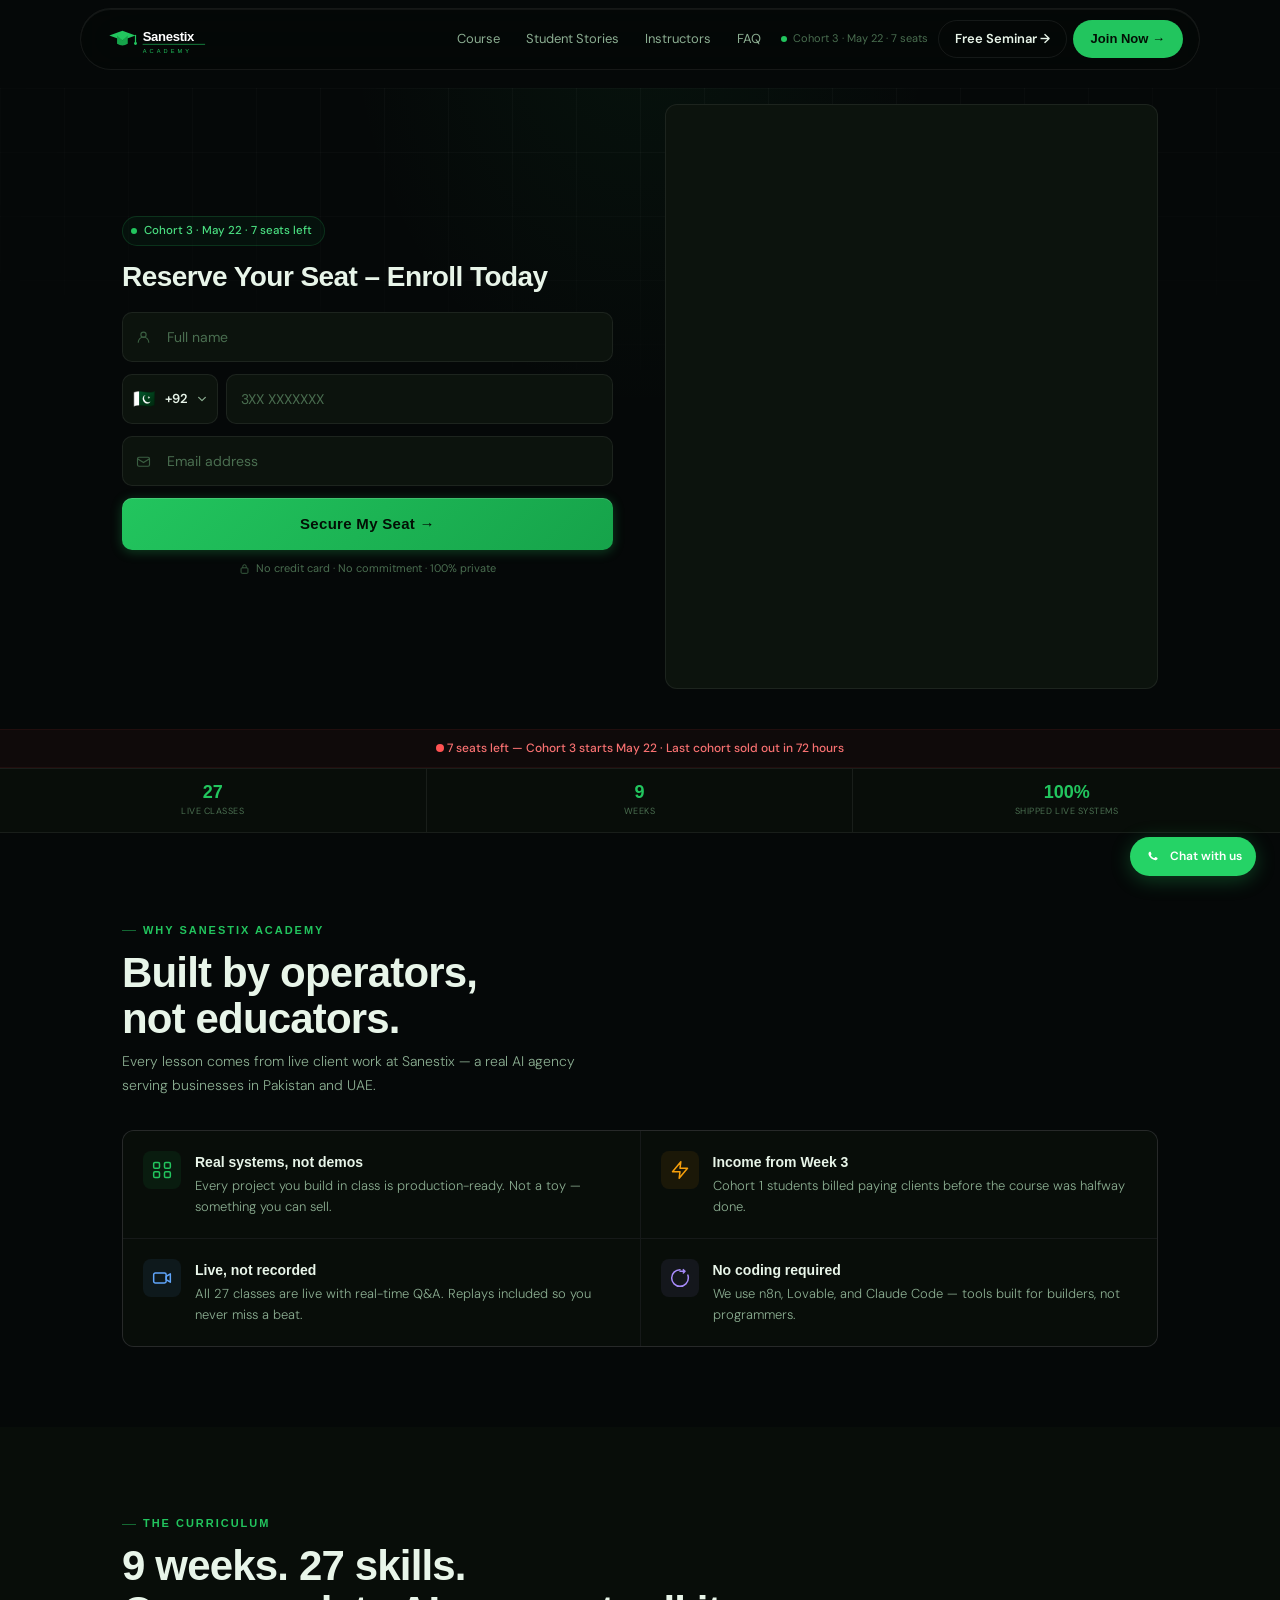
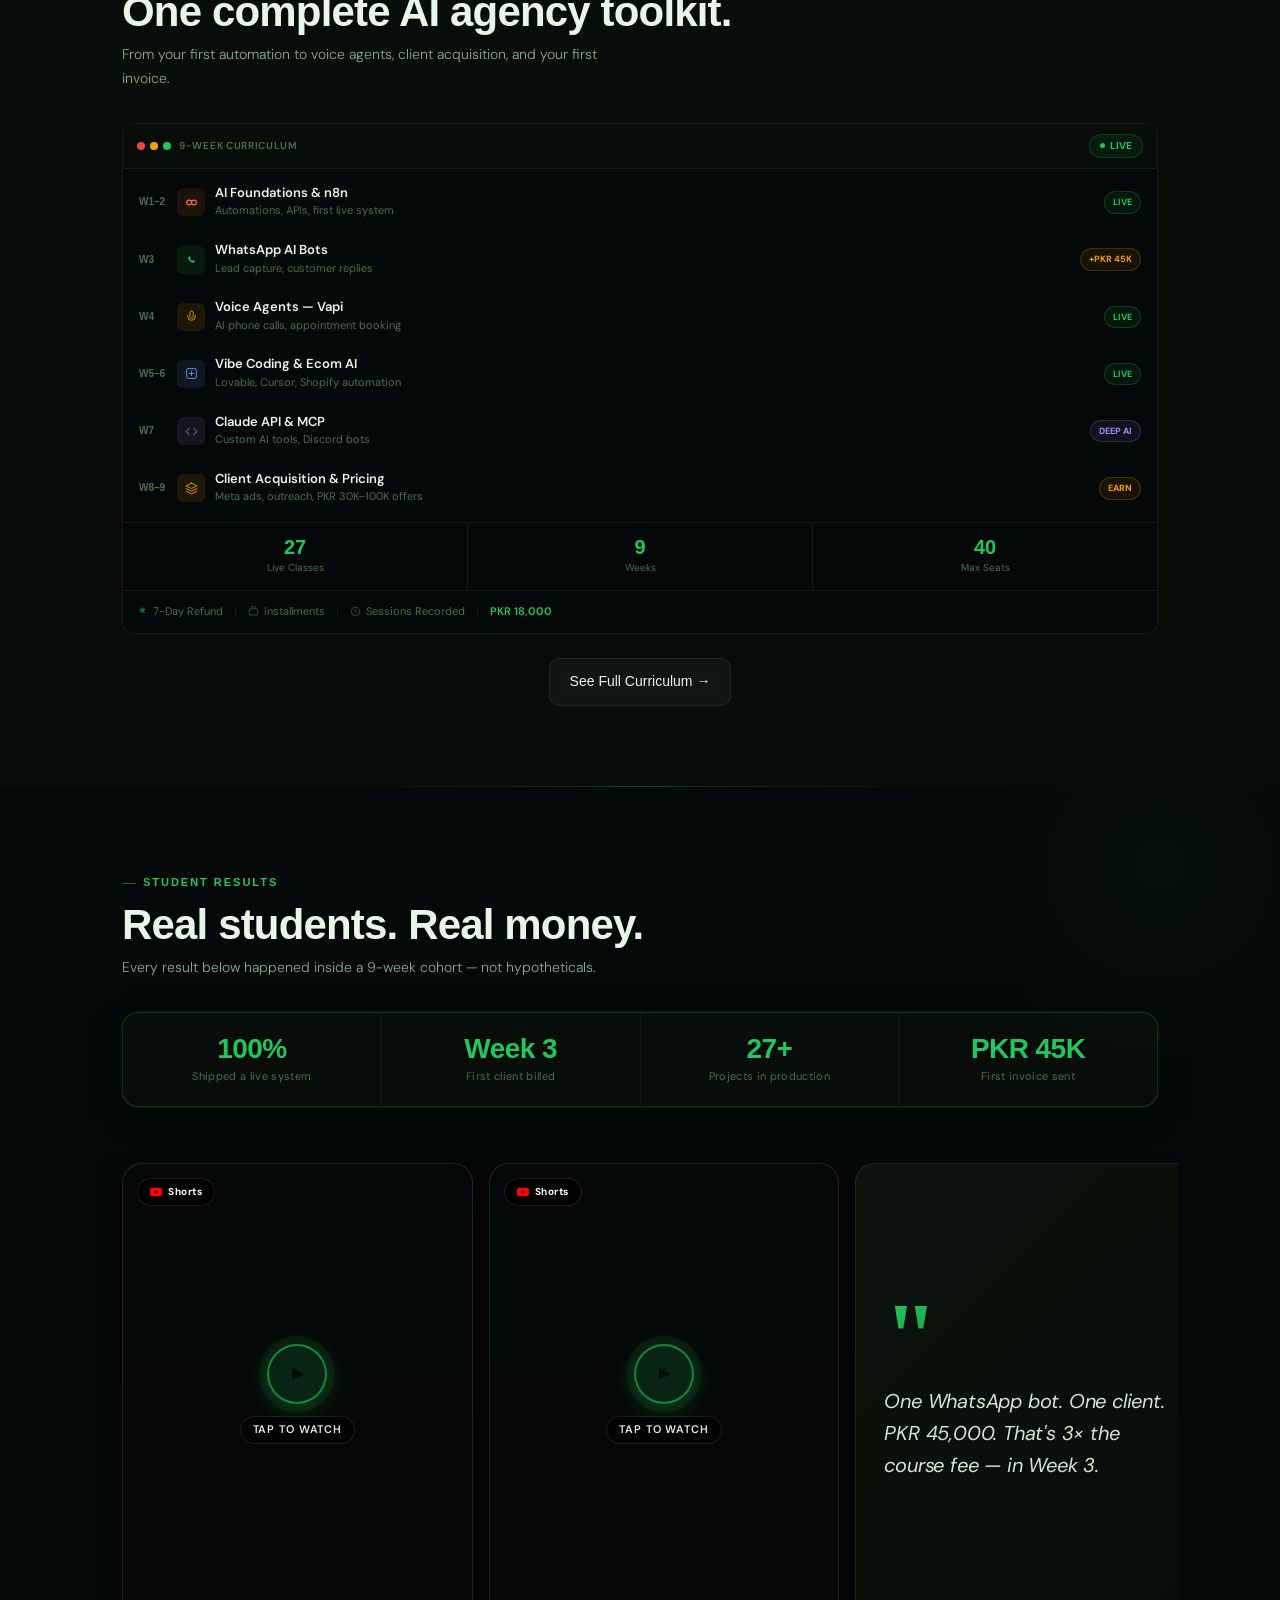
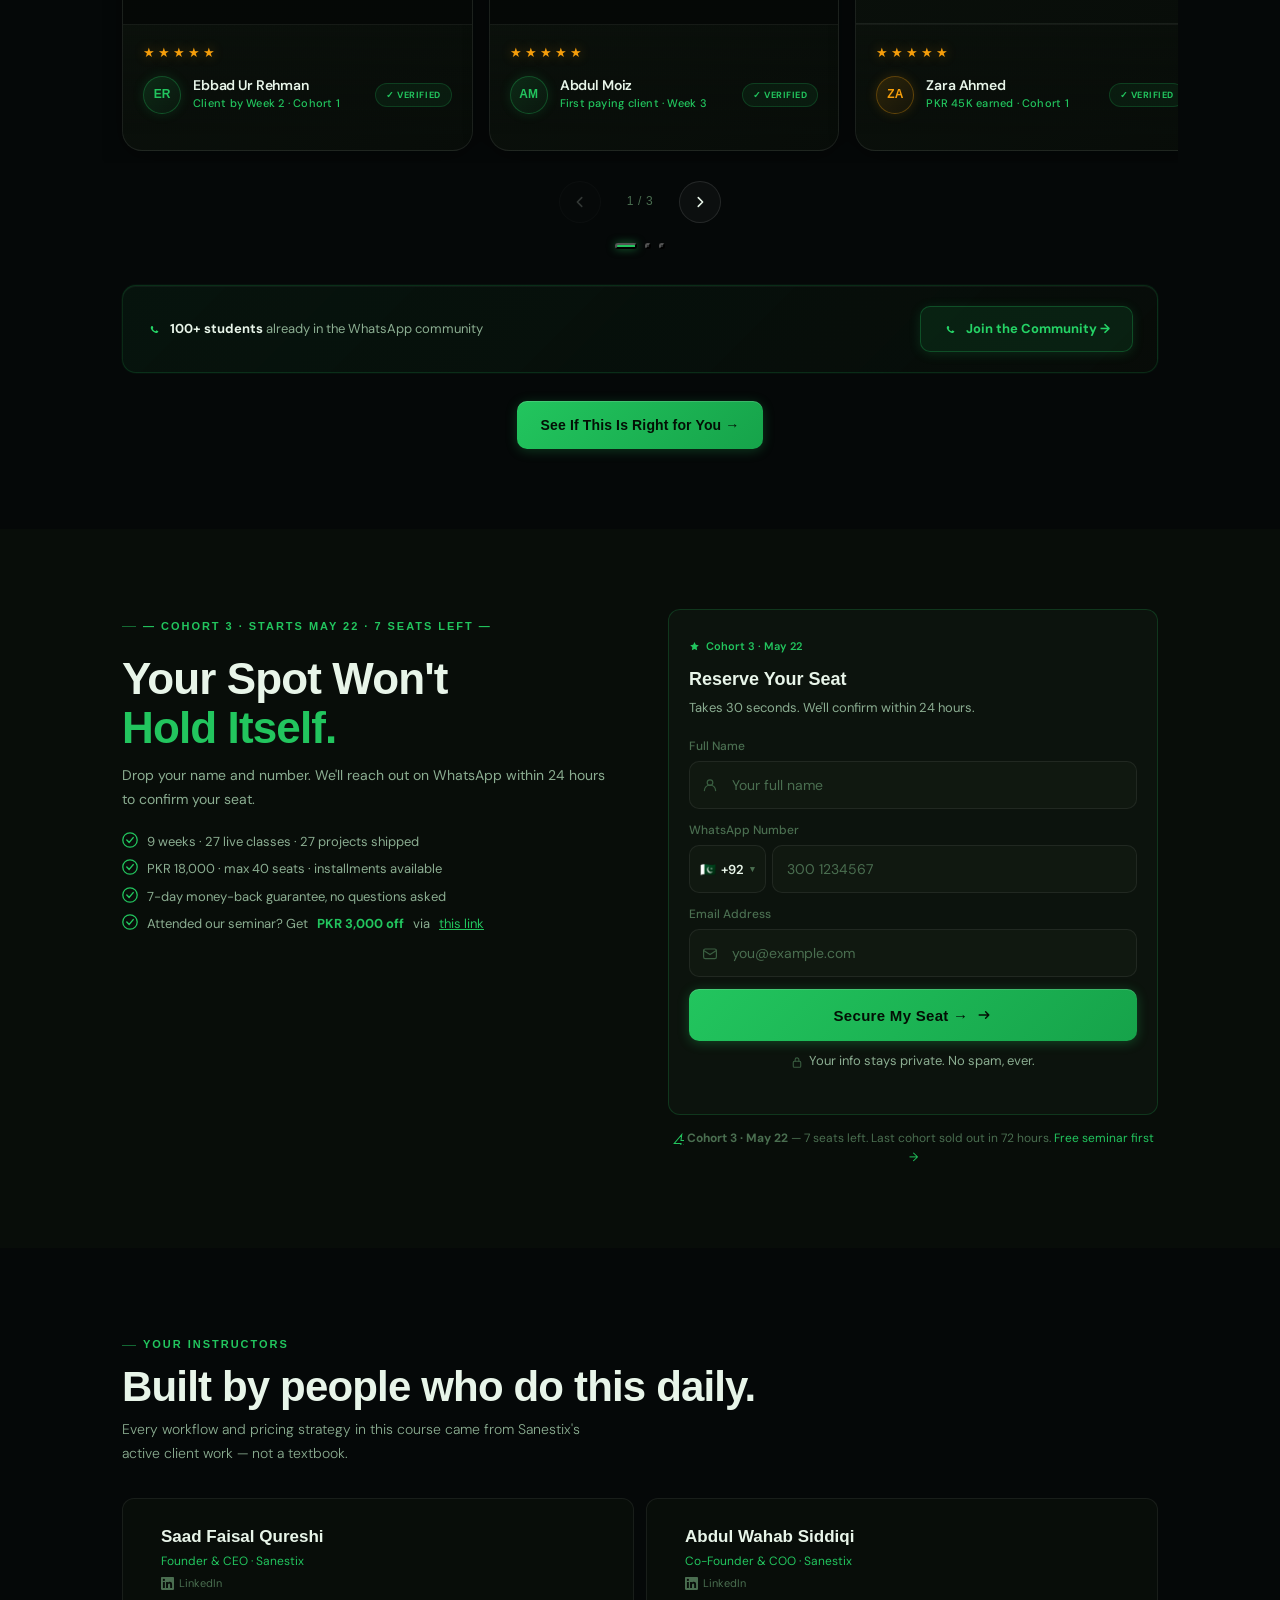
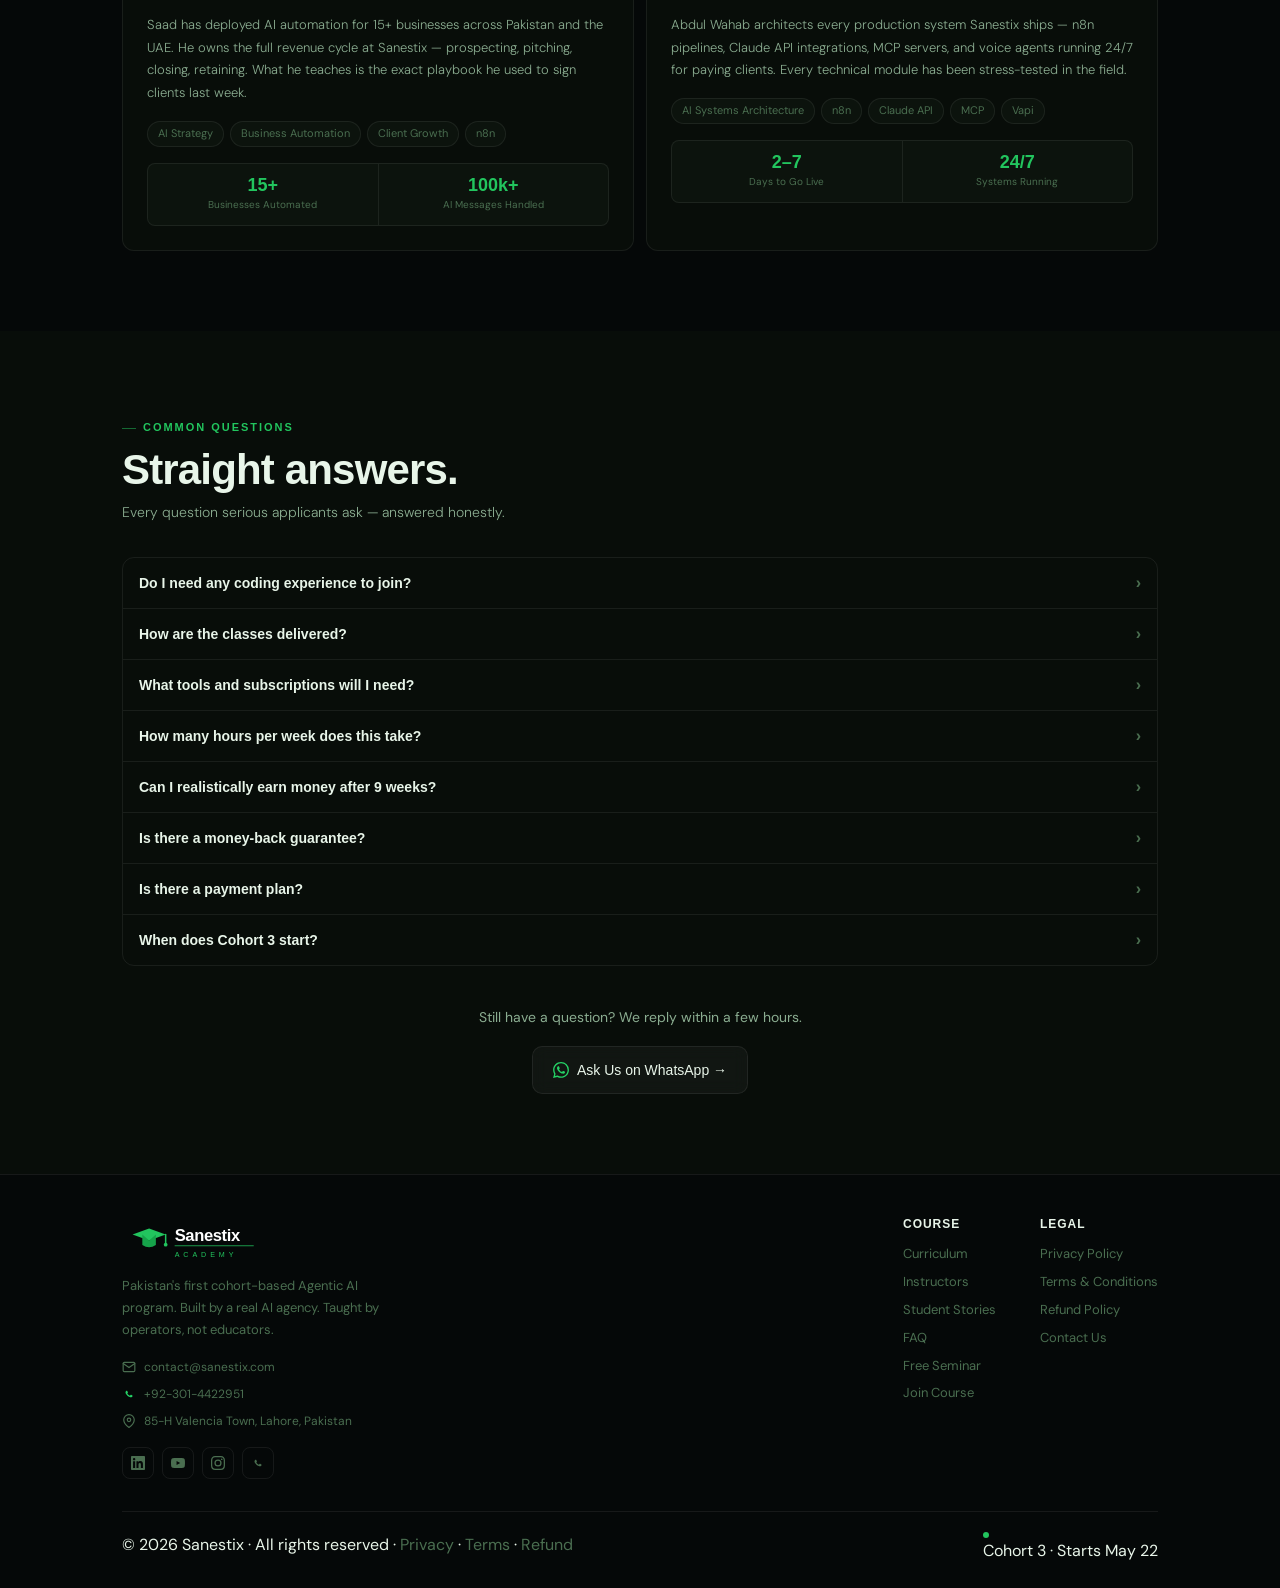
==== index.html @ ff26ceda "Update index.html" ====
<!DOCTYPE html>
<html lang="en">
<head>
<meta charset="UTF-8">
<link rel="icon" type="image/svg+xml" href="favicon.svg">
<meta name="viewport" content="width=device-width, initial-scale=1.0">
<title>Sanestix Academy — Agentic AI Mastery Course</title>
<meta name="description" content="Learn to build production-ready AI agents in 9 weeks. Hands-on Agentic AI Mastery program by Sanestix — real projects, live classes, zero fluff.">
<meta name="keywords" content="agentic AI course, AI agents training, learn AI agents, Sanestix Academy, AI mastery program, build AI agents, live AI course">
<meta name="author" content="Sanestix">
<link rel="canonical" href="https://academy.sanestix.com/">
<meta property="og:type" content="website">
<meta property="og:url" content="https://academy.sanestix.com/">
<meta property="og:title" content="Sanestix Academy — Agentic AI Mastery Course">
<meta property="og:description" content="Learn to build production-ready AI agents in 9 weeks. Hands-on Agentic AI Mastery program — real projects, live classes, zero fluff.">
<meta property="og:image" content="https://academy.sanestix.com/og-home.png">
<meta property="og:image:width" content="1200">
<meta property="og:image:height" content="630">
<meta property="og:site_name" content="Sanestix Academy">
<meta property="og:locale" content="en_US">
<meta name="twitter:card" content="summary_large_image">
<meta name="twitter:url" content="https://academy.sanestix.com/">
<meta name="twitter:title" content="Sanestix Academy — Agentic AI Mastery Course">
<meta name="twitter:description" content="Learn to build production-ready AI agents in 9 weeks. Real projects, live classes, zero fluff.">
<meta name="twitter:image" content="https://academy.sanestix.com/og-home.png">

<link rel="preconnect" href="https://fonts.googleapis.com">
<link rel="preconnect" href="https://fonts.gstatic.com" crossorigin>
<link rel="preload" as="style" href="https://fonts.googleapis.com/css2?family=Clash+Display:wght@400;500;600;700&family=DM+Sans:ital,wght@0,300;0,400;0,500;1,300&display=swap">
<link href="https://fonts.googleapis.com/css2?family=Clash+Display:wght@400;500;600;700&family=DM+Sans:ital,wght@0,300;0,400;0,500;1,300&display=swap" rel="stylesheet">

<style>
/* ── RESET ── */
*,*::before,*::after{box-sizing:border-box;margin:0;padding:0}

:root{
  --bg:#050808;
  --bg2:#080d09;
  --bg3:#0c130d;
  --bg4:#101810;
  --g1:#22c55e;
  --g2:#16a34a;
  --g3:#4ade80;
  --border:rgba(255,255,255,0.07);
  --border2:rgba(34,197,94,0.2);
  --borderW2:rgba(255,255,255,0.12);
  --glass-bg:rgba(5,8,6,0.7);
  --glass-bg-strong:rgba(5,8,6,0.92);
  --text:#e8f5e9;
  --text2:#8bad91;
  --text3:#4a6e50;
  --red:#ef4444;
  --amber:#f59e0b;
  --purple:#a78bfa;
  --blue:#60a5fa;
  --radius:8px;
  --radius-lg:12px;
  --radius-xl:18px;
  --font-head:'Clash Display',sans-serif;
  --font-body:'DM Sans',sans-serif;
}

html{scroll-behavior:smooth}
body{
  font-family:var(--font-body);
  background:var(--bg);color:var(--text);
  font-size:16px;line-height:1.6;
  overflow-x:hidden;padding-top:68px;
  -webkit-font-smoothing:antialiased;
}
a{color:inherit;text-decoration:none}
img{display:block;max-width:100%}
.container{max-width:1100px;margin:0 auto;padding:0 20px}

/* ── TYPOGRAPHY ── */
.eyebrow{
  display:inline-flex;align-items:center;gap:7px;
  font-size:11px;font-weight:600;letter-spacing:.18em;
  text-transform:uppercase;color:var(--g1);margin-bottom:10px;
  font-family:var(--font-head);
}
.eyebrow::before{content:'';width:14px;height:1px;background:var(--g1);opacity:.5}
.section-title{
  font-family:var(--font-head);
  font-size:clamp(22px,5.5vw,42px);
  font-weight:700;line-height:1.1;
  color:var(--text);margin-bottom:8px;letter-spacing:-.02em;
}
.section-sub{
  font-size:14px;color:var(--text2);font-weight:300;
  margin-bottom:32px;max-width:480px;line-height:1.7;
}

/* ── BUTTONS ── */
.btn-green{
  display:inline-flex;align-items:center;justify-content:center;gap:8px;
  background:linear-gradient(135deg,var(--g1) 0%,#16a34a 100%);
  color:#030f05;
  font-family:var(--font-head);font-weight:700;font-size:14px;
  padding:0 24px;border-radius:10px;border:none;cursor:pointer;
  transition:all .2s cubic-bezier(.4,0,.2,1);
  white-space:nowrap;min-height:48px;
  box-shadow:0 2px 12px rgba(34,197,94,.25),inset 0 1px 0 rgba(255,255,255,.15);
  letter-spacing:.01em;
}
.btn-green:hover{
  background:linear-gradient(135deg,#4ade80 0%,var(--g1) 100%);
  box-shadow:0 6px 24px rgba(34,197,94,.4),inset 0 1px 0 rgba(255,255,255,.2);
  transform:translateY(-2px);
}
.btn-green:active{transform:translateY(0);box-shadow:0 2px 8px rgba(34,197,94,.2)}
.btn-ghost{
  display:inline-flex;align-items:center;justify-content:center;gap:8px;
  background:rgba(255,255,255,.04);color:var(--text);
  font-family:var(--font-head);font-weight:500;font-size:14px;
  padding:0 20px;border-radius:10px;
  border:1px solid var(--border);
  cursor:pointer;transition:all .2s cubic-bezier(.4,0,.2,1);min-height:48px;
  backdrop-filter:blur(8px);
}
.btn-ghost:hover{
  border-color:var(--g1);
  background:rgba(34,197,94,.07);
  color:var(--g1);
  transform:translateY(-1px);
  box-shadow:0 4px 16px rgba(34,197,94,.12);
}
.btn-ghost:active{transform:translateY(0)}

/* ── PULSE DOT ── */
.pulse-dot{
  width:6px;height:6px;border-radius:50%;background:var(--g1);flex-shrink:0;
  animation:pulse 2s ease-out infinite;
}
@keyframes pulse{0%{box-shadow:0 0 0 0 rgba(34,197,94,.6)}70%{box-shadow:0 0 0 6px rgba(34,197,94,0)}100%{box-shadow:0 0 0 0 rgba(34,197,94,0)}}
.red-dot{
  width:6px;height:6px;border-radius:50%;background:var(--red);flex-shrink:0;
  animation:pulse-red 1.5s ease-out infinite;
}
@keyframes pulse-red{0%{box-shadow:0 0 0 0 rgba(239,68,68,.6)}70%{box-shadow:0 0 0 5px rgba(239,68,68,0)}100%{box-shadow:0 0 0 0 rgba(239,68,68,0)}}

/* ══ NAVBAR ══ */
.navbar{
  position:fixed;top:8px;left:50%;transform:translateX(-50%);
  z-index:200;width:calc(100% - 24px);max-width:1120px;
  background:var(--glass-bg);
  backdrop-filter:blur(24px) saturate(1.6);
  -webkit-backdrop-filter:blur(24px) saturate(1.6);
  border:1px solid var(--border);border-radius:999px;
  box-shadow:0 1px 0 rgba(255,255,255,.06) inset;
}
.navbar.scrolled{background:var(--glass-bg-strong)}
.nav-inner{padding:0 8px 0 16px;height:52px;display:flex;align-items:center;gap:8px}
.nav-logo{display:flex;align-items:center;margin-right:auto}
.nav-logo-img{height:32px;width:auto}
.nav-links{display:none;align-items:center;gap:2px}
.nav-links>a{font-size:13px;color:var(--text2);padding:7px 12px;border-radius:999px;transition:color .12s,background .12s}
.nav-links>a:hover{color:var(--text);background:rgba(255,255,255,.05)}
.nav-right{display:flex;align-items:center;gap:6px;flex-shrink:0}
.nav-badge{display:none;align-items:center;gap:6px;font-size:11px;color:var(--text3);white-space:nowrap;margin-right:4px}
.nav-signin{display:none;font-size:13px;color:var(--text2);padding:7px 14px;border-radius:999px;border:1px solid var(--border);transition:color .12s}
.nav-signin:hover{color:var(--text)}
.nav-cta-mobile{
  font-family:var(--font-head);font-size:12px;font-weight:700;
  background:var(--g1);color:#030f05;padding:8px 14px;border-radius:999px;min-height:36px;
  display:flex;align-items:center;
  transition:background .2s ease,transform .2s ease,box-shadow .2s ease;
  position:relative;overflow:hidden;
}
.nav-cta-mobile:hover{background:var(--g3);transform:translateY(-1px);box-shadow:0 4px 14px rgba(34,197,94,.4);}
.nav-cta-mobile:active{transform:translateY(0);box-shadow:none;}
.nav-cta-desktop{
  display:none;font-family:var(--font-head);font-size:13px;font-weight:700;
  background:var(--g1);color:#030f05;padding:9px 18px;border-radius:999px;
  align-items:center;
  transition:background .2s ease,transform .2s ease,box-shadow .2s ease;
  position:relative;overflow:hidden;
}
.nav-cta-desktop:hover{background:var(--g3);transform:translateY(-1px);box-shadow:0 4px 14px rgba(34,197,94,.4);}
.nav-cta-desktop:active{transform:translateY(0);box-shadow:none;}
.nav-seminar-btn{display:none;font-size:13px;font-weight:600;color:var(--text);padding:8px 16px;border-radius:999px;border:1px solid var(--border);transition:color .12s,border-color .12s}
.nav-seminar-btn:hover{color:var(--g1);border-color:var(--g1)}
.nav-hamburger{
  display:flex;align-items:center;justify-content:center;
  width:36px;height:36px;border-radius:8px;cursor:pointer;
  border:1px solid var(--border);background:transparent;transition:background .12s;
}
.nav-hamburger:hover{background:rgba(255,255,255,.05)}
.nav-hamburger svg path{transition:all .25s cubic-bezier(.5,.85,.25,1.1);transform-origin:center}
.nav-hamburger.open .ham-top{transform:translateY(7px) rotate(315deg)}
.nav-hamburger.open .ham-mid{transform:rotate(45deg);opacity:0}
.nav-hamburger.open .ham-bot{transform:translateY(-7px) rotate(135deg)}
.nav-mobile-menu{
  display:none;flex-direction:column;
  background:rgba(5,8,6,.97);border:1px solid var(--border);
  border-radius:16px;padding:8px 16px 16px;gap:0;
  position:absolute;left:8px;right:8px;top:100%;margin-top:6px;z-index:10;
  backdrop-filter:blur(24px);
}
.nav-mobile-menu.open{display:flex}
.nav-mobile-menu>a{font-size:15px;color:var(--text2);padding:13px 0;border-bottom:1px solid var(--border);transition:color .12s}
.nav-mobile-menu>a:last-child{border-bottom:none}
.nav-mobile-menu>a:hover{color:var(--g1)}
.nav-mobile-cta{margin-top:12px;padding:14px 0 !important;font-size:15px !important;font-weight:700 !important;color:var(--g1) !important;border-bottom:none !important}

/* ══ HERO ══ */
.hero{background:var(--bg);position:relative;overflow:hidden;padding-top:16px}
.hero::before{
  content:'';position:absolute;top:-100px;left:50%;transform:translateX(-50%);
  width:700px;height:500px;
  background:radial-gradient(ellipse at 50% 0%,rgba(34,197,94,.06) 0%,transparent 60%);
  pointer-events:none;
}
/* Subtle grid */
.hero::after{
  content:'';position:absolute;inset:0;
  background-image:
    linear-gradient(rgba(255,255,255,.028) 1px,transparent 1px),
    linear-gradient(90deg,rgba(255,255,255,.028) 1px,transparent 1px);
  background-size:64px 64px;
  mask-image:radial-gradient(ellipse 80% 50% at 50% 0%,black 20%,transparent 100%);
  pointer-events:none;
}
.hero-inner{
  position:relative;z-index:2;padding-bottom:24px;
  display:flex;flex-direction:column;gap:24px;
}
.hero-form-wrap{display:flex;flex-direction:column}
.hero-form-eyebrow{
  display:inline-flex;align-items:center;gap:7px;
  border:1px solid rgba(34,197,94,.18);background:rgba(34,197,94,.05);
  border-radius:99px;padding:5px 12px 5px 8px;
  font-size:11.5px;font-weight:500;color:var(--g3);margin-bottom:14px;
  width:fit-content;
}
.hero-form-title{
  font-family:var(--font-head);
  font-size:clamp(20px,3vw,28px);
  font-weight:700;line-height:1.2;letter-spacing:-.02em;
  color:var(--text);margin:0 0 18px;
}

/* ── Desktop: side by side, form left · video right ── */
@media(min-width:900px){
  .hero-inner{
    flex-direction:row;
    align-items:center;
    gap:52px;
    padding-bottom:40px;
  }
  .hero-form-wrap{
    flex:1 1 0;
    min-width:0;
    order:1;
  }
  .hero-video-wrap{
    flex:1 1 0;
    min-width:0;
    order:2;
  }
}
.hero-badge{
  display:inline-flex;align-items:center;gap:7px;
  border:1px solid rgba(34,197,94,.18);background:rgba(34,197,94,.05);
  border-radius:99px;padding:5px 12px 5px 8px;
  font-size:11.5px;font-weight:500;color:var(--g3);margin-bottom:16px;
}
.hero h1{
  font-family:var(--font-head);
  font-size:clamp(28px,7.5vw,54px);
  font-weight:700;line-height:1.06;letter-spacing:-.025em;
  color:var(--text);margin:0 0 12px;
}
.hero h1 .green{color:var(--g1)}
.hero-sub{font-size:15px;color:var(--text2);line-height:1.68;font-weight:300;margin:0 0 18px;max-width:480px}
.hero-trust{display:flex;align-items:center;flex-wrap:wrap;gap:6px;margin-bottom:20px}
.trust-pill{display:inline-flex;align-items:center;gap:5px;font-size:11.5px;color:var(--text2)}
.trust-sep{width:1px;height:11px;background:var(--border);margin:0 2px}
.hero-cta-row{display:flex;gap:10px;margin-bottom:24px}
.hero-cta-row .btn-green{flex:1}
.hero-cta-row .btn-ghost{padding:0 16px}
.hero-video-wrap{
  position:relative;width:100%;padding-top:56.25%;
  background:var(--bg3);overflow:hidden;
  border-radius:var(--radius-lg);border:1px solid var(--border);
}
.hero-video-wrap iframe,.hero-video-thumb{position:absolute;inset:0;width:100%;height:100%}
.hero-video-thumb{display:flex;align-items:center;justify-content:center;cursor:pointer;background:var(--bg4)}
.hero-video-thumb img{position:absolute;inset:0;width:100%;height:100%;object-fit:cover;opacity:.7}
.hero-play-btn{
  position:relative;z-index:2;width:56px;height:56px;border-radius:50%;
  background:var(--g1);display:flex;align-items:center;justify-content:center;
  box-shadow:0 0 0 10px rgba(34,197,94,.12);transition:all .2s;
}
.hero-video-thumb:hover .hero-play-btn{transform:scale(1.06);background:var(--g3)}

/* Urgency bar */
.urgency-strip{
  display:flex;align-items:center;justify-content:center;gap:8px;
  background:rgba(239,68,68,.04);border-top:1px solid rgba(239,68,68,.08);border-bottom:1px solid rgba(239,68,68,.08);
  padding:9px 16px;font-size:12px;color:#f87171;font-weight:500;
}

/* Stats strip */
.stats-strip{
  background:var(--bg2);display:grid;grid-template-columns:repeat(3,1fr);
  border-top:1px solid var(--border);border-bottom:1px solid var(--border);
}
.stat-cell{padding:14px 8px;text-align:center;border-right:1px solid var(--border)}
.stat-cell:last-child{border-right:none}
.stat-num{font-family:var(--font-head);font-size:18px;font-weight:700;color:var(--g1);line-height:1}
.stat-lbl{font-size:9px;color:var(--text3);margin-top:3px;text-transform:uppercase;letter-spacing:.06em}

/* ══ INLINE FORM ══ */
.form-section{background:var(--bg2);border-bottom:1px solid var(--border);padding:24px 16px}
.form-eyebrow{display:flex;align-items:center;gap:8px;margin-bottom:10px}
.form-eyebrow span{font-family:var(--font-head);font-size:10px;font-weight:700;color:var(--g3);text-transform:uppercase;letter-spacing:.08em}
.form-title{font-family:var(--font-head);font-size:18px;font-weight:700;color:var(--text);margin:0 0 4px;line-height:1.2}
.form-sub{color:var(--text3);font-size:12.5px;margin:0 0 16px;line-height:1.55}
.f-field{margin-bottom:12px;position:relative}
.f-label{display:block;font-size:11.5px;font-weight:600;color:var(--text2);margin-bottom:5px;letter-spacing:.04em;text-transform:uppercase}
.f-input-wrap{position:relative}
.f-icon{position:absolute;left:14px;top:50%;transform:translateY(-50%);pointer-events:none;transition:stroke .15s}
.f-input{
  width:100%;background:var(--bg3);
  border:1.5px solid var(--border);
  border-radius:10px;padding:13px 13px 13px 44px;
  color:var(--text);font-size:15px;outline:none;
  transition:border-color .2s,box-shadow .2s,background .2s;
  font-family:inherit;min-height:50px;
  box-sizing:border-box;
}
.f-input::placeholder{color:var(--text3);font-size:14px}
.f-input:focus{
  border-color:var(--g1);
  background:rgba(34,197,94,.03);
  box-shadow:0 0 0 3px rgba(34,197,94,.12);
}
.f-input:focus + .f-icon, .f-input-wrap:focus-within .f-icon{stroke:#22c55e!important}
/* Valid state */
.f-input.valid{border-color:#22c55e;background:rgba(34,197,94,.03)}
/* Error state */
.f-input.error{border-color:#ef4444;background:rgba(239,68,68,.03);box-shadow:0 0 0 3px rgba(239,68,68,.1)}
.f-error-msg{
  font-size:11.5px;color:#ef4444;margin-top:5px;
  display:none;align-items:center;gap:4px;
}
.f-error-msg.show{display:flex}
.f-tick{
  position:absolute;right:13px;top:50%;transform:translateY(-50%);
  display:none;pointer-events:none;
}
.f-input.valid ~ .f-tick{display:block}
.f-submit{
  width:100%;display:flex;align-items:center;justify-content:center;gap:8px;
  background:linear-gradient(135deg,var(--g1) 0%,#16a34a 100%);
  color:#030f05;border:none;border-radius:10px;
  padding:0 16px;font-size:15px;font-weight:700;cursor:pointer;
  margin-top:8px;
  transition:transform .25s cubic-bezier(.34,1.56,.64,1),box-shadow .25s ease,background .25s ease;
  font-family:var(--font-head);min-height:52px;
  box-shadow:0 2px 12px rgba(34,197,94,.3),inset 0 1px 0 rgba(255,255,255,.15);
  letter-spacing:.02em;position:relative;overflow:hidden;
}
.f-submit::after{
  content:'';position:absolute;inset:0;
  background:linear-gradient(105deg,transparent 40%,rgba(255,255,255,.22) 50%,transparent 60%);
  transform:translateX(-100%);transition:transform .55s ease;
}
.f-submit:hover::after{transform:translateX(100%);}
.f-submit:hover{
  background:linear-gradient(135deg,#4ade80 0%,var(--g1) 100%);
  box-shadow:0 8px 28px rgba(34,197,94,.5);
  transform:translateY(-3px) scale(1.01);
}
.f-submit:active{transform:translateY(0) scale(.98);box-shadow:0 2px 8px rgba(34,197,94,.3);}
.f-submit:disabled{opacity:.6;cursor:not-allowed;transform:none;}
.f-privacy{display:flex;align-items:center;justify-content:center;gap:6px;color:var(--text3);font-size:11px;margin:10px 0 0;text-align:center}
.f-success{display:none;text-align:center;padding:24px 0}
.f-success svg{margin:0 auto 12px;display:block}
.f-success h4{font-family:var(--font-head);font-size:18px;font-weight:700;color:var(--text);margin:0 0 7px}
.f-success p{font-size:13px;color:var(--text2);line-height:1.6}

/* ══ VALUE SECTION ══ */
.value-section{padding:60px 0;background:var(--bg)}
.value-grid{display:grid;grid-template-columns:1fr;gap:1px;margin-top:28px;background:var(--border);border:1px solid var(--border);border-radius:var(--radius-lg);overflow:hidden}
.value-card{
  background:var(--bg2);padding:20px;
  display:flex;gap:14px;align-items:flex-start;
  transition:background .15s;
}
.value-card:hover{background:var(--bg3)}
.value-icon{width:38px;height:38px;border-radius:8px;flex-shrink:0;display:flex;align-items:center;justify-content:center}
.value-title{font-family:var(--font-head);font-size:14px;font-weight:600;color:var(--text);margin-bottom:3px}
.value-desc{font-size:13px;color:var(--text2);line-height:1.6;font-weight:300}

/* ══ CURRICULUM ══ */
.curr-section{padding:60px 0;background:var(--bg2)}
.curr-card{
  background:var(--bg);border:1px solid var(--border);border-radius:var(--radius-lg);
  overflow:hidden;margin-top:28px;
}
.curr-card-header{
  display:flex;align-items:center;gap:8px;
  padding:10px 14px;border-bottom:1px solid var(--border);background:var(--bg2);
}
.curr-card-dots{display:flex;gap:5px}
.curr-card-dot{width:8px;height:8px;border-radius:50%}
.curr-card-title{font-size:10px;color:var(--text3);font-weight:600;letter-spacing:.07em;text-transform:uppercase}
.curr-live-pill{
  margin-left:auto;display:flex;align-items:center;gap:5px;
  background:rgba(34,197,94,.08);border:1px solid var(--border2);border-radius:99px;
  padding:3px 10px;font-size:10px;font-weight:700;color:var(--g1);
}
.curr-live-dot{width:5px;height:5px;border-radius:50%;background:var(--g1);animation:pulse 2s infinite}
.curr-week-list{padding:6px;display:flex;flex-direction:column;gap:2px}
.curr-week-row{
  display:flex;align-items:center;gap:10px;
  background:transparent;border-radius:8px;
  padding:10px;transition:background .12s;
}
.curr-week-row:hover{background:var(--bg3)}
.curr-week-num{font-size:10px;font-weight:600;color:var(--text3);min-width:28px;flex-shrink:0;font-family:var(--font-head)}
.curr-week-icon{width:28px;height:28px;border-radius:6px;flex-shrink:0;display:flex;align-items:center;justify-content:center}
.curr-week-info{flex:1;min-width:0}
.curr-week-name{font-size:13px;font-weight:600;color:var(--text);line-height:1.2}
.curr-week-desc{font-size:11px;color:var(--text3);margin-top:2px}
.curr-week-badge{
  font-size:9px;font-weight:700;padding:3px 8px;border-radius:99px;flex-shrink:0;
}
.badge-live{background:rgba(34,197,94,.08);color:var(--g1);border:1px solid var(--border2)}
.badge-money{background:rgba(245,158,11,.08);color:var(--amber);border:1px solid rgba(245,158,11,.2)}
.badge-earn{background:rgba(167,139,250,.08);color:var(--purple);border:1px solid rgba(167,139,250,.2)}
.curr-stats{display:flex;border-top:1px solid var(--border)}
.curr-stat{flex:1;padding:14px;text-align:center;border-right:1px solid var(--border)}
.curr-stat:last-child{border-right:none}
.curr-stat-num{font-family:var(--font-head);font-size:20px;font-weight:700;color:var(--g1);line-height:1}
.curr-stat-lbl{font-size:10px;color:var(--text3);margin-top:3px}
.curr-trust{display:flex;align-items:center;flex-wrap:wrap;gap:0;border-top:1px solid var(--border);padding:12px 14px}
.curr-trust-item{display:flex;align-items:center;gap:5px;font-size:11px;color:var(--text3);padding-right:12px}
.curr-trust-sep{width:1px;height:10px;background:var(--border);margin-right:12px}

/* ══ TESTIMONIALS ══ */
/* ══ TESTIMONIALS — REDESIGNED ══ */
.testi-section{
  padding:80px 0 90px;
  background:var(--bg);
  overflow:hidden;
  position:relative;
}
.testi-section::before{
  content:'';position:absolute;top:0;left:50%;transform:translateX(-50%);
  width:600px;height:1px;
  background:linear-gradient(90deg,transparent,rgba(34,197,94,.3),transparent);
}
.testi-section::after{
  content:'';position:absolute;top:-120px;right:-80px;
  width:400px;height:400px;border-radius:50%;
  background:radial-gradient(circle,rgba(34,197,94,.04) 0%,transparent 70%);
  pointer-events:none;
}

/* Proof strip — complete rework */
.proof-strip{
  display:grid;grid-template-columns:repeat(4,1fr);
  gap:1px;background:rgba(34,197,94,.12);
  border:1px solid rgba(34,197,94,.15);border-radius:16px;
  overflow:hidden;margin-bottom:48px;
  box-shadow:0 0 0 1px rgba(34,197,94,.06),0 8px 32px rgba(0,0,0,.3);
}
.proof-cell{
  background:var(--bg2);padding:22px 16px;text-align:center;
  position:relative;transition:background .2s;
}
.proof-cell:hover{background:var(--bg3)}
.proof-cell::after{
  content:'';position:absolute;bottom:0;left:50%;transform:translateX(-50%);
  width:32px;height:2px;background:var(--g1);opacity:0;border-radius:99px;
  transition:opacity .2s;
}
.proof-cell:hover::after{opacity:.6}
.proof-num{
  font-family:var(--font-head);font-size:clamp(20px,4vw,28px);
  font-weight:700;color:var(--g1);line-height:1;
  letter-spacing:-.02em;margin-bottom:6px;
}
.proof-lbl{font-size:11px;color:var(--text3);letter-spacing:.03em;line-height:1.4}

/* Carousel system */
.carousel-outer{position:relative;margin:0 -20px}
.carousel-track-wrap{overflow:hidden;padding:8px 20px 12px}
.carousel-track{display:flex;gap:16px;transition:transform .4s cubic-bezier(.16,1,.3,1);will-change:transform}

/* Tcard — full redesign */
.tcard{
  flex:0 0 calc(100% - 0px);max-width:100%;
  background:linear-gradient(145deg,rgba(16,24,16,.9) 0%,rgba(8,13,9,.95) 100%);
  border:1px solid rgba(255,255,255,.08);
  border-radius:20px;overflow:hidden;
  box-shadow:0 4px 24px rgba(0,0,0,.4),inset 0 1px 0 rgba(255,255,255,.04);
  transition:transform .25s,box-shadow .25s;
}
.tcard:hover{
  transform:translateY(-3px);
  box-shadow:0 12px 40px rgba(0,0,0,.5),0 0 0 1px rgba(34,197,94,.12);
}

/* Video area */
.tcard-video{
  position:relative;background:var(--bg);overflow:hidden;cursor:pointer;
  width:100%;
}
.tcard-video{height:340px}
@media(min-width:480px){.tcard-video{height:390px}}
@media(min-width:640px){.tcard-video{height:420px}}
@media(min-width:900px){.tcard-video{height:460px}}

.tcard-video-bg{
  position:absolute;inset:0;width:100%;height:100%;
  object-fit:cover;object-position:center top;
  opacity:.75;transition:transform .4s ease,opacity .3s;
}
.tcard-video:hover .tcard-video-bg{transform:scale(1.03);opacity:.88}
.tcard-video-overlay{
  position:absolute;inset:0;
  background:linear-gradient(to top,rgba(5,8,6,.95) 0%,rgba(5,8,6,.35) 40%,transparent 70%);
  display:flex;flex-direction:column;align-items:center;justify-content:center;gap:12px;
}
.tcard-play{
  width:60px;height:60px;border-radius:50%;
  background:rgba(34,197,94,.15);
  border:2px solid rgba(34,197,94,.6);
  display:flex;align-items:center;justify-content:center;
  backdrop-filter:blur(8px);
  box-shadow:0 0 0 8px rgba(34,197,94,.07),0 4px 24px rgba(34,197,94,.3);
  transition:transform .25s,box-shadow .25s,background .25s;
}
.tcard-video:hover .tcard-play{
  transform:scale(1.12);
  background:rgba(34,197,94,.25);
  box-shadow:0 0 0 12px rgba(34,197,94,.1),0 8px 32px rgba(34,197,94,.5);
}
.tcard-play-label{
  font-size:11px;color:rgba(255,255,255,.9);font-weight:600;
  letter-spacing:.08em;text-transform:uppercase;
  background:rgba(0,0,0,.4);backdrop-filter:blur(4px);
  padding:4px 12px;border-radius:99px;border:1px solid rgba(255,255,255,.1);
}
.yt-badge{
  position:absolute;top:14px;left:14px;
  display:flex;align-items:center;gap:6px;
  background:rgba(0,0,0,.65);backdrop-filter:blur(8px);
  border:1px solid rgba(255,255,255,.1);border-radius:99px;
  padding:5px 12px;font-size:10px;color:#fff;font-weight:700;letter-spacing:.05em;
}

/* Quote cards */
.tcard-quote-bg{
  background:linear-gradient(135deg,rgba(12,19,13,.95) 0%,rgba(8,13,9,1) 100%);
  cursor:default;border-bottom:1px solid rgba(255,255,255,.06);
}
.tcard-quote-visual{
  position:absolute;inset:0;padding:32px 28px;
  display:flex;flex-direction:column;justify-content:center;gap:16px;z-index:2;
}
.tcard-big-quote{
  font-family:Georgia,serif;font-size:96px;font-weight:700;
  background:linear-gradient(135deg,var(--g1),rgba(34,197,94,.2));
  -webkit-background-clip:text;-webkit-text-fill-color:transparent;
  background-clip:text;
  line-height:.65;flex-shrink:0;
}
.tcard-preview-text{
  font-size:clamp(16px,3.5vw,20px);font-weight:400;
  color:rgba(232,245,233,.92);line-height:1.6;font-style:italic;
  letter-spacing:-.01em;
}

/* Card footer */
.tcard-body{
  padding:18px 20px 20px;
  background:linear-gradient(to bottom,rgba(8,13,9,0),rgba(8,13,9,.5));
  border-top:1px solid rgba(255,255,255,.05);
}
.tcard-stars{
  color:var(--amber);font-size:13px;letter-spacing:3px;
  margin-bottom:12px;text-shadow:0 0 12px rgba(245,158,11,.4);
}
.tcard-quote{display:none}
.tcard-author{display:flex;align-items:center;gap:12px}
.av{
  width:38px;height:38px;border-radius:50%;flex-shrink:0;
  display:flex;align-items:center;justify-content:center;
  font-size:12px;font-weight:700;font-family:var(--font-head);
}
.av-g{
  background:linear-gradient(135deg,rgba(34,197,94,.15),rgba(34,197,94,.05));
  border:1.5px solid rgba(34,197,94,.3);color:var(--g1);
  box-shadow:0 0 12px rgba(34,197,94,.15);
}
.av-a{
  background:linear-gradient(135deg,rgba(245,158,11,.15),rgba(245,158,11,.05));
  border:1.5px solid rgba(245,158,11,.3);color:var(--amber);
  box-shadow:0 0 12px rgba(245,158,11,.15);
}
.av-p{
  background:linear-gradient(135deg,rgba(167,139,250,.15),rgba(167,139,250,.05));
  border:1.5px solid rgba(167,139,250,.3);color:var(--purple);
  box-shadow:0 0 12px rgba(167,139,250,.15);
}
.tcard-name{font-size:14px;font-weight:600;color:var(--text);line-height:1.2;letter-spacing:-.01em}
.tcard-detail{font-size:11px;color:var(--g1);margin-top:2px;font-weight:500;letter-spacing:.02em}
.badge-pill{
  margin-left:auto;
  background:rgba(34,197,94,.08);
  border:1px solid rgba(34,197,94,.2);
  color:var(--g1);
  font-size:9px;font-weight:700;padding:4px 10px;border-radius:99px;
  flex-shrink:0;letter-spacing:.06em;
}

/* Carousel navigation */
.carousel-dots{display:flex;align-items:center;justify-content:center;gap:8px;margin-top:20px}
.cdot{width:6px;height:6px;border-radius:50%;background:rgba(255,255,255,.12);transition:all .25s;cursor:pointer}
.cdot.active{background:var(--g1);width:22px;border-radius:99px;box-shadow:0 0 8px rgba(34,197,94,.5)}
.carousel-arrows{display:flex;align-items:center;justify-content:center;gap:14px;margin-top:18px}
.c-arrow{
  width:42px;height:42px;border-radius:50%;
  background:rgba(255,255,255,.03);
  border:1px solid rgba(255,255,255,.1);
  display:flex;align-items:center;justify-content:center;
  cursor:pointer;transition:all .2s;
}
.c-arrow:hover{
  border-color:rgba(34,197,94,.4);
  background:rgba(34,197,94,.08);
  box-shadow:0 0 16px rgba(34,197,94,.15);
}
.c-arrow.disabled{opacity:.2;pointer-events:none}
.carousel-counter{
  font-size:12px;color:var(--text3);font-family:var(--font-head);
  padding:0 12px;letter-spacing:.05em;
}

/* Community bar — upgraded */
.community-bar{
  display:flex;flex-direction:column;align-items:center;gap:12px;margin-top:36px;
  padding:20px 24px;
  background:linear-gradient(135deg,rgba(37,211,102,.06) 0%,rgba(8,13,9,.8) 100%);
  border:1px solid rgba(37,211,102,.15);
  border-radius:14px;text-align:center;
  box-shadow:0 0 0 1px rgba(37,211,102,.04),inset 0 1px 0 rgba(255,255,255,.04);
}
.community-desc{font-size:13px;color:var(--text2);line-height:1.5}
.community-cta-btn{
  display:inline-flex;align-items:center;gap:8px;
  background:rgba(37,211,102,.1);
  border:1px solid rgba(37,211,102,.25);
  color:#25d366;font-size:13px;font-weight:700;
  padding:11px 22px;border-radius:10px;transition:all .2s;min-height:46px;
  box-shadow:0 2px 12px rgba(37,211,102,.15);
}
.community-cta-btn:hover{
  background:rgba(37,211,102,.18);
  box-shadow:0 4px 20px rgba(37,211,102,.3);
  transform:translateY(-1px);
}

/* ══ REGISTER / LEAD CAPTURE ══ */
.lead-capture-section{position:relative;padding:60px 0;background:var(--bg2);overflow:hidden}
.lead-glow{display:none}
.lead-inner{display:flex;flex-direction:column;gap:32px}
.lead-heading{font-family:var(--font-head);font-size:clamp(24px,6vw,44px);font-weight:700;color:var(--text);line-height:1.1;margin:10px 0 12px;letter-spacing:-.02em}
.lead-accent{color:var(--g1)}
.lead-sub{color:var(--text2);font-size:14px;line-height:1.7;margin-bottom:20px}
.lead-perks{list-style:none;padding:0;margin:0;display:flex;flex-direction:column;gap:8px}
.lead-perks li{display:flex;align-items:flex-start;gap:9px;color:var(--text2);font-size:13px;line-height:1.5}
.lead-form-card{
  background:var(--bg3);border:1px solid var(--border2);border-radius:var(--radius-lg);
  padding:24px 20px;
}
.lead-form-card::before{display:none}
.lead-form-badge{display:inline-flex;align-items:center;gap:6px;font-size:11px;color:var(--g1);font-weight:600;margin-bottom:10px}
.lead-form-card h3{font-family:var(--font-head);font-size:18px;font-weight:700;color:var(--text);margin-bottom:4px}
.lead-form-card p{font-size:13px;color:var(--text2);margin-bottom:18px;line-height:1.6}
.lead-field-wrap{margin-bottom:12px}
.lead-label{display:block;font-size:12px;font-weight:500;color:var(--text3);margin-bottom:5px}
.lead-input-wrap{position:relative}
.lead-input-icon{position:absolute;left:13px;top:50%;transform:translateY(-50%);pointer-events:none}
/* Country code in lead form phone */
.lc-phone-row{display:flex;gap:6px;align-items:stretch}
.lc-cc-wrap{position:relative;flex-shrink:0}
.lc-cc-btn{
  display:flex;align-items:center;gap:5px;
  background:var(--bg4);border:1.5px solid var(--border);
  border-radius:10px;padding:0 10px;height:100%;
  color:var(--text);font-size:13px;font-weight:600;font-family:inherit;
  cursor:pointer;white-space:nowrap;min-width:68px;
  transition:border-color 0.2s;
}
.lc-cc-btn:hover,.lc-cc-btn:focus{border-color:var(--g1);outline:none}
.lc-cc-arrow{font-size:9px;color:var(--text3);margin-left:1px}
.lc-cc-dropdown{
  display:none;flex-direction:column;
  position:absolute;top:calc(100% + 6px);left:0;
  background:var(--bg4);border:1.5px solid var(--border);
  border-radius:10px;z-index:999;min-width:210px;overflow:hidden;
  box-shadow:0 8px 24px rgba(0,0,0,0.3);
}
.lc-cc-dropdown.open{display:flex}
.lc-cc-search{
  background:transparent;border:none;border-bottom:1px solid var(--border);
  padding:9px 12px;color:var(--text);font-size:13px;font-family:inherit;outline:none;
}
.lc-cc-search::placeholder{color:var(--text3)}
.lc-cc-list{max-height:190px;overflow-y:auto;overscroll-behavior:contain}
.lc-cc-list::-webkit-scrollbar{width:4px}
.lc-cc-list::-webkit-scrollbar-thumb{background:var(--border);border-radius:4px}
.lc-cc-item{
  display:flex;align-items:center;gap:8px;padding:8px 12px;
  cursor:pointer;font-size:13px;color:var(--text2);transition:background 0.15s;
}
.lc-cc-item:hover{background:var(--bg3);color:var(--text)}
.lc-cc-item.selected{background:rgba(34,197,94,.08);color:var(--g1)}
.lc-cc-item-flag{font-size:15px;width:20px;text-align:center;flex-shrink:0}
.lc-cc-item-name{flex:1;overflow:hidden;text-overflow:ellipsis;white-space:nowrap}
.lc-cc-item-code{font-weight:600;color:var(--text3);font-size:12px;flex-shrink:0}
.lead-input{
  width:100%;background:var(--bg4);border:1.5px solid var(--border);
  border-radius:10px;padding:12px 12px 12px 42px;
  color:var(--text);font-size:14px;outline:none;
  transition:border-color .2s,box-shadow .2s,background .2s;font-family:inherit;min-height:48px;
  box-sizing:border-box;
}
.lead-input::placeholder{color:var(--text3)}
.lead-input:focus{border-color:var(--g1);box-shadow:0 0 0 3px rgba(34,197,94,.12);background:rgba(34,197,94,.02)}
.lead-input.lc-error{border-color:#ef4444;background:rgba(239,68,68,.03);box-shadow:0 0 0 3px rgba(239,68,68,.1)}
.lead-input.lc-valid{border-color:#22c55e;background:rgba(34,197,94,.03)}
.lc-err-msg{
  font-size:11.5px;color:#ef4444;margin-top:5px;
  display:none;align-items:center;gap:5px;line-height:1.4;
}
.lc-err-msg.show{display:flex}
.lc-err-msg::before{
  content:'';display:inline-block;flex-shrink:0;
  width:12px;height:12px;
  background:url("data:image/svg+xml,%3Csvg xmlns='http://www.w3.org/2000/svg' viewBox='0 0 16 16' fill='none'%3E%3Ccircle cx='8' cy='8' r='7' stroke='%23ef4444' stroke-width='1.4'/%3E%3Cline x1='8' y1='5' x2='8' y2='9' stroke='%23ef4444' stroke-width='1.4' stroke-linecap='round'/%3E%3Ccircle cx='8' cy='11.5' r='.8' fill='%23ef4444'/%3E%3C/svg%3E") no-repeat center/contain;
}
.lead-submit-btn{
  width:100%;display:flex;align-items:center;justify-content:center;gap:8px;
  background:linear-gradient(135deg,var(--g1) 0%,#16a34a 100%);
  color:#030f05;border:none;border-radius:10px;
  padding:0 16px;font-size:15px;font-weight:700;cursor:pointer;
  margin-top:8px;
  transition:transform .25s cubic-bezier(.34,1.56,.64,1),box-shadow .25s ease,background .25s ease;
  font-family:var(--font-head);min-height:52px;
  box-shadow:0 2px 12px rgba(34,197,94,.3),inset 0 1px 0 rgba(255,255,255,.15);
  letter-spacing:.02em;position:relative;overflow:hidden;
}
.lead-submit-btn::after{
  content:'';position:absolute;inset:0;
  background:linear-gradient(105deg,transparent 40%,rgba(255,255,255,.22) 50%,transparent 60%);
  transform:translateX(-100%);transition:transform .55s ease;
}
.lead-submit-btn:hover::after{transform:translateX(100%);}
.lead-submit-btn:hover{
  background:linear-gradient(135deg,#4ade80 0%,var(--g1) 100%);
  box-shadow:0 8px 28px rgba(34,197,94,.5);
  transform:translateY(-3px) scale(1.01);
}
.lead-submit-btn:active{transform:translateY(0) scale(.98);box-shadow:0 2px 8px rgba(34,197,94,.3);}
.lead-submit-btn:disabled{opacity:.6;cursor:not-allowed;transform:none;}
.lead-privacy{display:flex;align-items:center;justify-content:center;gap:6px;color:var(--text3);font-size:11px;margin:10px 0 0;text-align:center}
.lead-slots-note{font-size:12px;color:var(--text3);margin-top:14px;line-height:1.6;text-align:center}

/* ══ INSTRUCTORS ══ */
.instructors-section{padding:60px 0;background:var(--bg)}
.founders-grid{display:grid;grid-template-columns:1fr;gap:12px;margin-top:28px}
.founder-card{
  background:var(--bg2);border:1px solid var(--border);border-radius:var(--radius-lg);
  padding:24px;display:flex;flex-direction:column;gap:16px;
}
.founder-top{display:flex;align-items:center;gap:14px}
.founder-photo-wrap{position:relative;flex-shrink:0}
.founder-photo{
  width:60px;height:60px;border-radius:50%;object-fit:cover;
  border:1px solid var(--border);
}
.founder-photo-ring{display:none}
.founder-av{
  width:60px;height:60px;border-radius:50%;
  display:flex;align-items:center;justify-content:center;
  font-family:var(--font-head);font-size:18px;font-weight:700;flex-shrink:0;
}
.founder-av-teal{background:rgba(34,197,94,.08);border:1px solid rgba(34,197,94,.22);color:var(--g1)}
.founder-av-purple{background:rgba(167,139,250,.08);border:1px solid rgba(167,139,250,.22);color:var(--purple)}
.founder-name{font-family:var(--font-head);font-size:17px;font-weight:700;color:var(--text);margin-bottom:2px}
.founder-role{font-size:12px;color:var(--g1);font-weight:400}
.founder-linkedin{display:inline-flex;align-items:center;gap:5px;font-size:11px;color:var(--text3);margin-top:4px;transition:color .12s}
.founder-linkedin:hover{color:var(--text)}
.founder-bio{font-size:13px;font-weight:300;color:var(--text2);line-height:1.75}
.founder-tags{display:flex;flex-wrap:wrap;gap:6px}
.ftag{font-size:11px;background:var(--bg3);border:1px solid var(--border);color:var(--text3);padding:3px 10px;border-radius:99px}
.founder-stats{display:flex;gap:0;background:var(--bg3);border:1px solid var(--border);border-radius:8px;overflow:hidden}
.founder-stat{flex:1;padding:12px;text-align:center;border-right:1px solid var(--border)}
.founder-stat:last-child{border-right:none}
.founder-stat-num{font-family:var(--font-head);font-size:18px;font-weight:700;color:var(--g1);line-height:1}
.founder-stat-lbl{font-size:10px;color:var(--text3);margin-top:3px}
.instructor-note{
  margin-top:24px;background:var(--bg2);border:1px solid var(--border);
  border-left:2px solid var(--purple);border-radius:8px;padding:14px 16px;
}
.instructor-note p{font-size:13px;color:var(--text2);line-height:1.7;font-style:italic}

/* ══ FAQ ══ */
.faq-section{padding:60px 0;background:var(--bg2)}
.faq-list{margin-top:28px;display:flex;flex-direction:column;border:1px solid var(--border);border-radius:var(--radius-lg);overflow:hidden}
.faq-item{border-bottom:1px solid var(--border)}
.faq-item:last-child{border-bottom:none}
.faq-q{
  width:100%;background:transparent;border:none;
  display:flex;justify-content:space-between;align-items:center;gap:16px;
  padding:16px;font-family:var(--font-head);font-size:14px;font-weight:600;
  color:var(--text);cursor:pointer;text-align:left;transition:color .12s;
}
.faq-q:hover{color:var(--g1)}
.faq-arrow{font-size:16px;color:var(--text3);flex-shrink:0;transition:transform .25s}
.faq-item.open .faq-arrow{transform:rotate(90deg);color:var(--g1)}
.faq-a{
  display:none;font-size:13px;color:var(--text2);line-height:1.75;
  padding:0 16px 16px;
}
.faq-item.open .faq-a{display:block}

/* ══ FOOTER ══ */
footer{background:var(--bg);border-top:1px solid var(--border);padding:40px 0 24px}
.footer-inner{display:flex;flex-direction:column;gap:32px}
.footer-logo-img{height:48px;margin-bottom:12px}
.footer-desc{font-size:13px;color:var(--text3);line-height:1.7;max-width:280px;margin-bottom:16px}
.footer-contact{display:flex;flex-direction:column;gap:8px;margin-bottom:16px}
.footer-contact-item{display:flex;align-items:center;gap:8px;font-size:12px;color:var(--text3)}
.footer-contact-item a{color:var(--text3);transition:color .12s}
.footer-contact-item a:hover{color:var(--text)}
.footer-social{display:flex;gap:8px}
.social-btn{
  width:32px;height:32px;border-radius:8px;border:1px solid var(--border);
  display:flex;align-items:center;justify-content:center;color:var(--text3);transition:color .12s,border-color .12s;
}
.social-btn:hover{color:var(--text);border-color:var(--borderW2)}
.footer-cols{display:flex;flex-direction:column;gap:24px}
.footer-col h5{font-family:var(--font-head);font-size:12px;font-weight:700;color:var(--text);margin-bottom:10px;text-transform:uppercase;letter-spacing:.08em}
.footer-col a{display:block;font-size:13px;color:var(--text3);margin-bottom:7px;transition:color .12s}
.footer-col a:hover{color:var(--text)}
.footer-bottom{display:flex;flex-direction:column;gap:8px;margin-top:32px;padding-top:20px;border-top:1px solid var(--border)}
.footer-copy{font-size:12px;color:var(--text3)}
.footer-legal{display:flex;flex-wrap:wrap;gap:12px}
.footer-legal a{font-size:11px;color:var(--text3);transition:color .12s}
.footer-legal a:hover{color:var(--text)}

/* ══ LEAD SUCCESS ══ */
.lead-success{display:none;text-align:center;padding:24px 0}
.lead-success h4{font-family:var(--font-head);font-size:20px;font-weight:700;color:var(--text);margin:12px 0 8px}
.lead-success p{font-size:13px;color:var(--text2);line-height:1.6}

/* ══ STICKY CTA BAR ══ */
.sticky-cta-bar{
  display:flex;position:fixed;bottom:0;left:0;right:0;z-index:100;
  background:rgba(5,8,6,.95);backdrop-filter:blur(16px);
  border-top:1px solid var(--border);
  padding:10px 12px;gap:8px;
  align-items:stretch;
}
.sticky-cta-bar .btn-primary{
  flex:1 1 0;min-width:0;font-family:var(--font-head);font-weight:700;color:#030f05;
  background:linear-gradient(135deg,var(--g1) 0%,#16a34a 100%);
  font-size:clamp(12px,3.8vw,14px);border-radius:10px;min-height:52px;border:none;cursor:pointer;
  transition:transform .25s cubic-bezier(.34,1.56,.64,1),box-shadow .25s ease,background .25s ease;
  box-shadow:0 2px 12px rgba(34,197,94,.3);
  letter-spacing:.01em;text-decoration:none;
  display:flex;align-items:center;justify-content:center;
  white-space:nowrap;overflow:hidden;text-overflow:ellipsis;
  padding:0 10px;position:relative;
}
.sticky-cta-bar .btn-primary:hover{
  background:linear-gradient(135deg,#4ade80 0%,var(--g1) 100%);
  box-shadow:0 6px 24px rgba(34,197,94,.5);
  transform:translateY(-2px) scale(1.02);
}
.sticky-cta-bar .btn-primary:active{transform:translateY(0) scale(.98);}
.sticky-cta-bar .btn-primary::after{
  content:'';position:absolute;inset:0;
  background:linear-gradient(105deg,transparent 40%,rgba(255,255,255,.22) 50%,transparent 60%);
  transform:translateX(-100%);transition:transform .5s ease;
}
.sticky-cta-bar .btn-primary:hover::after{transform:translateX(100%);}
.sticky-cta-bar .btn-secondary{
  display:flex;align-items:center;justify-content:center;
  flex-shrink:0;
  background:rgba(255,255,255,.06);
  border:1.5px solid var(--border);
  color:var(--text2);font-family:var(--font-head);font-size:13px;font-weight:500;
  padding:0 14px;border-radius:10px;min-height:52px;white-space:nowrap;cursor:pointer;
  text-decoration:none;transition:all .2s;
}
.sticky-cta-bar .btn-secondary:hover{border-color:var(--g1);color:var(--g1);background:rgba(34,197,94,.06)}

/* ══ WA FLOAT ══ */
.wa-float{
  position:fixed;bottom:70px;right:16px;z-index:90;
  background:#25d366;color:#fff;
  display:flex;align-items:center;gap:8px;
  padding:10px 14px;border-radius:99px;font-size:12px;font-weight:600;
  box-shadow:0 4px 20px rgba(37,211,102,.28);transition:box-shadow .15s;
}
.wa-float:hover{box-shadow:0 6px 28px rgba(37,211,102,.4)}

/* ══ BREAKPOINTS ══ */
@media(max-width:360px){
  .sticky-cta-bar .btn-primary{font-size:11px;padding:0 8px;}
  .sticky-cta-bar .btn-secondary{font-size:11px;padding:0 10px;}
}
@media(min-width:640px){
  body{padding-top:76px}
  .container{padding:0 24px}
  .value-grid{grid-template-columns:1fr 1fr}
  .tcard{flex:0 0 calc(50% - 6px);max-width:calc(50% - 6px)}
  .community-bar{flex-direction:row;justify-content:space-between;text-align:left}
  .wa-float{bottom:80px;right:18px}
}
@media(min-width:900px){
  body{padding-top:88px}
  .container{padding:0 28px}
  .nav-inner{height:60px;padding:0 16px 0 20px}
  .nav-logo-img{height:38px}
  .nav-hamburger{display:none}
  .nav-links{display:flex}
  .nav-badge{display:flex}
  .nav-signin{display:flex}
  .nav-cta-mobile{display:none}
  .nav-cta-desktop{display:flex}
  .nav-seminar-btn{display:flex}
  .value-section,.curr-section,.testi-section,.lead-capture-section,.instructors-section,.faq-section{padding:80px 0}
  .lead-inner{flex-direction:row;gap:56px;align-items:flex-start}
  .lead-inner>*{flex:1}
  .sticky-cta-bar{display:none}
  .wa-float{bottom:24px;right:24px}
  .founders-grid{grid-template-columns:1fr 1fr}
  .footer-inner{flex-direction:row;justify-content:space-between;flex-wrap:wrap}
  .footer-inner>div:first-child{flex:0 0 260px}
  .footer-cols{flex-direction:row;gap:44px}
  .footer-bottom{flex-direction:row;justify-content:space-between}
  .tcard{flex:0 0 calc(33.333% - 8px);max-width:calc(33.333% - 8px)}
  .community-bar{text-align:left}
}
@media(min-width:1100px){.container{padding:0 32px}}
/* ── Country code selector ── */
.f-phone-row{display:flex;gap:8px;align-items:stretch}
.f-country-wrap{position:relative;flex-shrink:0}
.f-country-btn{
  display:flex;align-items:center;gap:5px;
  background:var(--bg3);border:1.5px solid var(--border);border-radius:10px;
  padding:0 10px;height:50px;cursor:pointer;white-space:nowrap;
  transition:border-color .2s,box-shadow .2s;font-family:inherit;
  color:var(--text);
}
.f-country-btn:hover,.f-country-btn:focus{border-color:var(--g1);outline:none;box-shadow:0 0 0 3px rgba(34,197,94,.12)}
.f-flag{font-size:18px;line-height:1}
.f-dialcode{font-size:13px;font-weight:600;color:var(--text);min-width:32px}
.f-country-dropdown{
  position:absolute;top:calc(100% + 6px);left:0;z-index:300;
  background:var(--bg2);border:1.5px solid var(--border);border-radius:12px;
  width:260px;box-shadow:0 8px 32px rgba(0,0,0,.4);
  display:none;flex-direction:column;overflow:hidden;
}
.f-country-dropdown.open{display:flex}
.f-country-search{
  padding:10px 12px;background:var(--bg3);border:none;border-bottom:1px solid var(--border);
  color:var(--text);font-size:13px;font-family:inherit;outline:none;
}
.f-country-search::placeholder{color:var(--text3)}
.f-country-list{max-height:220px;overflow-y:auto;overscroll-behavior:contain}
.f-country-list::-webkit-scrollbar{width:4px}
.f-country-list::-webkit-scrollbar-track{background:transparent}
.f-country-list::-webkit-scrollbar-thumb{background:var(--border);border-radius:4px}
.f-country-item{
  display:flex;align-items:center;gap:10px;padding:9px 12px;cursor:pointer;
  font-size:13px;color:var(--text2);transition:background .1s;
}
.f-country-item:hover{background:var(--bg3);color:var(--text)}
.f-country-item.selected{background:rgba(34,197,94,.08);color:var(--g1)}
.f-country-item-flag{font-size:16px;flex-shrink:0;width:22px;text-align:center}
.f-country-item-name{flex:1;overflow:hidden;text-overflow:ellipsis;white-space:nowrap}
.f-country-item-code{font-weight:600;color:var(--text3);font-size:12px;flex-shrink:0}
.f-phone-input-wrap{flex:1;min-width:0}
.f-phone-input{padding-left:14px!important}
</style>
</head>
<body>

<!-- ═══════ NAVBAR ═══════ -->
<nav class="navbar" id="navbar">
  <div style="position:relative;">
    <div class="nav-inner">
      <a href="index.html" class="nav-logo">
        <img src="sanestix-logo.svg" alt="Sanestix Academy" class="nav-logo-img">
      </a>
      <div class="nav-links">
        <a href="course.html">Course</a>
        <a href="#testimonials">Student Stories</a>
        <a href="#instructors">Instructors</a>
        <a href="#faq">FAQ</a>
      </div>
      <div class="nav-right">
        <div class="nav-badge"><div class="pulse-dot"></div>Cohort 3 · May 22 · 7 seats</div>

        <a href="seminar.html" class="nav-cta-mobile">Free Seminar →</a>
        <a href="seminar.html" class="nav-seminar-btn">Free Seminar →</a>
        <a href="#register" class="nav-cta-desktop">Join Now →</a>
        <button class="nav-hamburger" id="navHamburger" onclick="toggleMobileNav()" aria-label="Menu" aria-expanded="false">
          <svg width="16" height="16" viewBox="0 0 16 16" fill="none">
            <path class="ham-top" d="M2 4h12" stroke="#e8f5e9" stroke-width="1.5" stroke-linecap="round"/>
            <path class="ham-mid" d="M2 8h12" stroke="#e8f5e9" stroke-width="1.5" stroke-linecap="round"/>
            <path class="ham-bot" d="M2 12h12" stroke="#e8f5e9" stroke-width="1.5" stroke-linecap="round"/>
          </svg>
        </button>
      </div>
    </div>
    <div class="nav-mobile-menu" id="navMobileMenu">
      <a href="course.html" onclick="closeMobileNav()">Course &amp; Curriculum</a>
      <a href="#testimonials" onclick="closeMobileNav()">Student Stories</a>
      <a href="#instructors" onclick="closeMobileNav()">Instructors</a>
      <a href="#faq" onclick="closeMobileNav()">FAQ</a>
      <a href="privacy.html" onclick="closeMobileNav()">Privacy Policy</a>
      <a href="terms.html" onclick="closeMobileNav()">Terms &amp; Conditions</a>
      <a href="refund.html" onclick="closeMobileNav()">Refund Policy</a>
      <a href="seminar.html" onclick="closeMobileNav()" class="nav-mobile-cta">Join Free Seminar →</a>
    </div>
  </div>
</nav>


<!-- ═══════ HERO ═══════ -->
<section class="hero">
  <div class="container">
    <div class="hero-inner">

      <!-- Video (shown on top in mobile, right side on desktop) -->
      <div class="hero-video-wrap" id="heroVideoWrap">
        <iframe src="https://www.youtube.com/embed/gUg_2Qw-PKc?rel=0&origin=https://academy.sanestix.com" title="Sanestix Academy seminar video" frameborder="0" allow="accelerometer; autoplay; clipboard-write; encrypted-media; gyroscope; picture-in-picture; web-share" referrerpolicy="strict-origin-when-cross-origin" allowfullscreen style="position:absolute;inset:0;width:100%;height:100%;border:none;"></iframe>
      </div>

      <!-- Form (shown below video in mobile, left side on desktop) -->
      <div class="hero-form-wrap">
        <div class="hero-form-eyebrow">
          <div class="pulse-dot"></div>
          <span>Cohort 3 · May 22 · 7 seats left</span>
        </div>
        <h2 class="hero-form-title">Reserve Your Seat – Enroll Today</h2>
        <div id="heroFormBody">
          <div class="f-field">
            <div class="f-input-wrap">
              <svg class="f-icon" width="15" height="15" viewBox="0 0 20 20" fill="none"><circle cx="10" cy="7" r="3.5" stroke="#3a5e41" stroke-width="1.5"/><path d="M3 17c0-3.866 3.134-7 7-7s7 3.134 7 7" stroke="#3a5e41" stroke-width="1.5" stroke-linecap="round"/></svg>
              <input type="text" id="h-name" class="f-input" placeholder="Full name" autocomplete="name" oninput="validateHeroName()">
              <svg class="f-tick" width="16" height="16" viewBox="0 0 20 20" fill="none"><circle cx="10" cy="10" r="9" fill="rgba(34,197,94,.15)"/><polyline points="6,10 9,13 14,7" stroke="#22c55e" stroke-width="1.8" stroke-linecap="round" stroke-linejoin="round"/></svg>
            </div>
            <div class="f-error-msg" id="h-name-err">
              <svg width="12" height="12" viewBox="0 0 16 16" fill="none"><circle cx="8" cy="8" r="7" stroke="#ef4444" stroke-width="1.4"/><line x1="8" y1="5" x2="8" y2="9" stroke="#ef4444" stroke-width="1.4" stroke-linecap="round"/><circle cx="8" cy="11.5" r=".8" fill="#ef4444"/></svg>
              Please enter your full name
            </div>
          </div>
          <div class="f-field">
            <div class="f-phone-row">
              <div class="f-country-wrap" id="countryWrap">
                <button type="button" class="f-country-btn" id="countryBtn" onclick="toggleCountryDropdown(event)" aria-haspopup="listbox" aria-expanded="false">
                  <span class="f-flag" id="selectedFlag">🇵🇰</span>
                  <span class="f-dialcode" id="selectedCode">+92</span>
                  <svg width="10" height="10" viewBox="0 0 12 12" fill="none"><path d="M2 4l4 4 4-4" stroke="var(--text2)" stroke-width="1.5" stroke-linecap="round" stroke-linejoin="round"/></svg>
                </button>
                <div class="f-country-dropdown" id="countryDropdown" role="listbox">
                  <input class="f-country-search" id="countrySearch" type="text" placeholder="Search country…" oninput="filterCountries(this.value)" onclick="event.stopPropagation()">
                  <div class="f-country-list" id="countryList"></div>
                </div>
              </div>
              <div class="f-input-wrap f-phone-input-wrap">
                <input type="tel" id="h-phone" class="f-input f-phone-input" placeholder="3001234567" autocomplete="tel" oninput="validateHeroPhone()" maxlength="15">
                <svg class="f-tick" width="16" height="16" viewBox="0 0 20 20" fill="none"><circle cx="10" cy="10" r="9" fill="rgba(34,197,94,.15)"/><polyline points="6,10 9,13 14,7" stroke="#22c55e" stroke-width="1.8" stroke-linecap="round" stroke-linejoin="round"/></svg>
              </div>
            </div>
            <div class="f-error-msg" id="h-phone-err">
              <svg width="12" height="12" viewBox="0 0 16 16" fill="none"><circle cx="8" cy="8" r="7" stroke="#ef4444" stroke-width="1.4"/><line x1="8" y1="5" x2="8" y2="9" stroke="#ef4444" stroke-width="1.4" stroke-linecap="round"/><circle cx="8" cy="11.5" r=".8" fill="#ef4444"/></svg>
              <span id="h-phone-err-text">Enter a valid WhatsApp number</span>
            </div>
          </div>
          <div class="f-field">
            <div class="f-input-wrap">
              <svg class="f-icon" width="15" height="15" viewBox="0 0 20 20" fill="none"><rect x="2" y="5" width="16" height="12" rx="2" stroke="#3a5e41" stroke-width="1.5"/><path d="M2 7l8 5 8-5" stroke="#3a5e41" stroke-width="1.5" stroke-linecap="round"/></svg>
              <input type="email" id="h-email" class="f-input" placeholder="Email address" autocomplete="email" oninput="validateHeroEmail()">
              <svg class="f-tick" width="16" height="16" viewBox="0 0 20 20" fill="none"><circle cx="10" cy="10" r="9" fill="rgba(34,197,94,.15)"/><polyline points="6,10 9,13 14,7" stroke="#22c55e" stroke-width="1.8" stroke-linecap="round" stroke-linejoin="round"/></svg>
            </div>
            <div class="f-error-msg" id="h-email-err">
              <svg width="12" height="12" viewBox="0 0 16 16" fill="none"><circle cx="8" cy="8" r="7" stroke="#ef4444" stroke-width="1.4"/><line x1="8" y1="5" x2="8" y2="9" stroke="#ef4444" stroke-width="1.4" stroke-linecap="round"/><circle cx="8" cy="11.5" r=".8" fill="#ef4444"/></svg>
              Enter a valid email address
            </div>
          </div>
          <button class="f-submit" id="heroSubmitBtn" onclick="handleHeroFormSubmit()">
            <span id="heroBtnText">Secure My Seat →</span>
          </button>
          <p class="f-privacy">
            <svg width="11" height="11" viewBox="0 0 16 16" fill="none"><rect x="3" y="7" width="10" height="8" rx="1.5" stroke="#3a5e41" stroke-width="1.4"/><path d="M5.5 7V5a2.5 2.5 0 015 0v2" stroke="#3a5e41" stroke-width="1.4" stroke-linecap="round"/></svg>
            No credit card · No commitment · 100% private
          </p>
        </div>
        <div class="f-success" id="heroSuccess" style="display:none">
          <svg width="34" height="34" viewBox="0 0 40 40" fill="none"><circle cx="20" cy="20" r="18" stroke="var(--g1)" stroke-width="2"/><polyline points="12,20 17,26 28,14" stroke="var(--g1)" stroke-width="2.4" stroke-linecap="round" stroke-linejoin="round"/></svg>
          <h4>You're on the list!</h4>
          <p>Check WhatsApp — we'll confirm within 24 hrs.</p>
        </div>
      </div>

    </div>
  </div>

  <!-- Urgency strip -->
  <div class="urgency-strip">
    <div class="urgency-inner container">
      <div class="urg-left">
        <span style="width:8px;height:8px;border-radius:50%;background:#ff5252;flex-shrink:0;display:inline-block;animation:pulse 1.5s infinite;"></span>
        7 seats left — Cohort 3 starts May 22 · Last cohort sold out in 72 hours
      </div>
    </div>
  </div>
</section>


<!-- ── Stats strip ── -->
<div class="stats-strip">
  <div class="stat-cell"><div class="stat-num">27</div><div class="stat-lbl">Live Classes</div></div>
  <div class="stat-cell"><div class="stat-num">9</div><div class="stat-lbl">Weeks</div></div>
  <div class="stat-cell"><div class="stat-num">100%</div><div class="stat-lbl">Shipped Live Systems</div></div>
</div>


<!-- ═══════ INLINE FORM (single instance — mobile CTA) ═══════ -->



<!-- ═══════ VALUE SECTION ═══════ -->
<section class="value-section" id="value">
  <div class="container">
    <div class="eyebrow">Why Sanestix Academy</div>
    <h2 class="section-title">Built by operators,<br>not educators.</h2>
    <p class="section-sub">Every lesson comes from live client work at Sanestix — a real AI agency serving businesses in Pakistan and UAE.</p>
    <div class="value-grid">
      <div class="value-card">
        <div class="value-icon" style="background:rgba(34,197,94,0.08);">
          <!-- Systems / building icon -->
          <svg width="20" height="20" viewBox="0 0 24 24" fill="none" stroke="#22c55e" stroke-width="1.8" stroke-linecap="round" stroke-linejoin="round"><rect x="2" y="3" width="7" height="7" rx="1.5"/><rect x="15" y="3" width="7" height="7" rx="1.5"/><rect x="2" y="14" width="7" height="7" rx="1.5"/><rect x="15" y="14" width="7" height="7" rx="1.5"/></svg>
        </div>
        <div><div class="value-title">Real systems, not demos</div><div class="value-desc">Every project you build in class is production-ready. Not a toy — something you can sell.</div></div>
      </div>
      <div class="value-card">
        <div class="value-icon" style="background:rgba(245,158,11,0.08);">
          <!-- Lightning / income icon -->
          <svg width="20" height="20" viewBox="0 0 24 24" fill="none" stroke="#f59e0b" stroke-width="1.8" stroke-linecap="round" stroke-linejoin="round"><polygon points="13,2 3,14 12,14 11,22 21,10 12,10"/></svg>
        </div>
        <div><div class="value-title">Income from Week 3</div><div class="value-desc">Cohort 1 students billed paying clients before the course was halfway done.</div></div>
      </div>
      <div class="value-card">
        <div class="value-icon" style="background:rgba(96,165,250,0.08);">
          <!-- Video / live class icon -->
          <svg width="20" height="20" viewBox="0 0 24 24" fill="none" stroke="#60a5fa" stroke-width="1.8" stroke-linecap="round" stroke-linejoin="round"><rect x="2" y="6" width="15" height="12" rx="2"/><polygon points="17,10 22,7 22,17 17,14"/></svg>
        </div>
        <div><div class="value-title">Live, not recorded</div><div class="value-desc">All 27 classes are live with real-time Q&amp;A. Replays included so you never miss a beat.</div></div>
      </div>
      <div class="value-card">
        <div class="value-icon" style="background:rgba(167,139,250,0.08);">
          <!-- Rocket / no-code icon -->
          <svg width="20" height="20" viewBox="0 0 24 24" fill="none" stroke="#a78bfa" stroke-width="1.8" stroke-linecap="round" stroke-linejoin="round"><path d="M12 2C6.5 2 2 6.5 2 12s4.5 10 10 10 10-4.5 10-10c0-1.2-.2-2.4-.6-3.5"/><path d="M16 6l2-2m0 0l-2-2m2 2H12"/></svg>
        </div>
        <div><div class="value-title">No coding required</div><div class="value-desc">We use n8n, Lovable, and Claude Code — tools built for builders, not programmers.</div></div>
      </div>
    </div>
  </div>
</section>


<!-- ═══════ CURRICULUM ═══════ -->
<section class="curr-section" id="curriculum">
  <div class="container">
    <div class="eyebrow">The Curriculum</div>
    <h2 class="section-title">9 weeks. 27 skills.<br>One complete AI agency toolkit.</h2>
    <p class="section-sub">From your first automation to voice agents, client acquisition, and your first invoice.</p>
    <div class="curr-card">
      <div class="curr-card-header">
        <div class="curr-card-dots">
          <div class="curr-card-dot" style="background:#ef4444;"></div>
          <div class="curr-card-dot" style="background:#f59e0b;"></div>
          <div class="curr-card-dot" style="background:#22c55e;"></div>
        </div>
        <span class="curr-card-title">9-Week Curriculum</span>
        <div class="curr-live-pill"><div class="curr-live-dot"></div>LIVE</div>
      </div>
      <div class="curr-week-list">
        <div class="curr-week-row">
          <span class="curr-week-num">W1–2</span>
          <div class="curr-week-icon" style="background:rgba(255,107,53,0.10);">
            <svg width="13" height="13" viewBox="0 0 16 16" fill="none"><circle cx="5" cy="8" r="3" stroke="#ff6b35" stroke-width="1.4"/><circle cx="11" cy="8" r="3" stroke="#ff6b35" stroke-width="1.4"/></svg>
          </div>
          <div class="curr-week-info"><div class="curr-week-name">AI Foundations &amp; n8n</div><div class="curr-week-desc">Automations, APIs, first live system</div></div>
          <span class="curr-week-badge badge-live">LIVE</span>
        </div>
        <div class="curr-week-row">
          <span class="curr-week-num">W3</span>
          <div class="curr-week-icon" style="background:rgba(37,211,102,0.09);">
            <svg width="13" height="13" viewBox="0 0 24 24" fill="none"><path d="M17.472 14.382c-.297-.149-1.758-.867-2.03-.967-.273-.099-.471-.148-.67.15-.197.297-.767.966-.94 1.164-.173.199-.347.223-.644.075-.297-.15-1.255-.463-2.39-1.475-.883-.788-1.48-1.761-1.653-2.059-.173-.297-.018-.458.13-.606.134-.133.298-.347.446-.52.149-.174.198-.298.298-.497.099-.198.05-.371-.025-.52-.075-.149-.669-1.612-.916-2.207-.242-.579-.487-.5-.669-.51-.173-.008-.371-.01-.57-.01-.198 0-.52.074-.792.372-.272.297-1.04 1.016-1.04 2.479 0 1.462 1.065 2.875 1.213 3.074.149.198 2.096 3.2 5.077 4.487.709.306 1.262.489 1.694.625.712.227 1.36.195 1.871.118.571-.085 1.758-.719 2.006-1.413.248-.694.248-1.289.173-1.413z" fill="#25d366"/></svg>
          </div>
          <div class="curr-week-info"><div class="curr-week-name">WhatsApp AI Bots</div><div class="curr-week-desc">Lead capture, customer replies</div></div>
          <span class="curr-week-badge badge-money">+PKR 45K</span>
        </div>
        <div class="curr-week-row">
          <span class="curr-week-num">W4</span>
          <div class="curr-week-icon" style="background:rgba(245,158,11,0.10);">
            <svg width="13" height="13" viewBox="0 0 24 24" fill="none"><path d="M12 2a3 3 0 00-3 3v7a3 3 0 006 0V5a3 3 0 00-3-3z" stroke="#f59e0b" stroke-width="1.6"/><path d="M5 10v2a7 7 0 0014 0v-2" stroke="#f59e0b" stroke-width="1.6" stroke-linecap="round"/></svg>
          </div>
          <div class="curr-week-info"><div class="curr-week-name">Voice Agents — Vapi</div><div class="curr-week-desc">AI phone calls, appointment booking</div></div>
          <span class="curr-week-badge badge-live">LIVE</span>
        </div>
        <div class="curr-week-row">
          <span class="curr-week-num">W5–6</span>
          <div class="curr-week-icon" style="background:rgba(96,165,250,0.10);">
            <svg width="13" height="13" viewBox="0 0 24 24" fill="none"><rect x="3" y="3" width="18" height="18" rx="3" stroke="#60a5fa" stroke-width="1.6"/><path d="M8 12h8M12 8v8" stroke="#60a5fa" stroke-width="1.6" stroke-linecap="round"/></svg>
          </div>
          <div class="curr-week-info"><div class="curr-week-name">Vibe Coding &amp; Ecom AI</div><div class="curr-week-desc">Lovable, Cursor, Shopify automation</div></div>
          <span class="curr-week-badge badge-live">LIVE</span>
        </div>
        <div class="curr-week-row">
          <span class="curr-week-num">W7</span>
          <div class="curr-week-icon" style="background:rgba(167,139,250,0.10);">
            <svg width="13" height="13" viewBox="0 0 24 24" fill="none"><polyline points="16 18 22 12 16 6" stroke="#a78bfa" stroke-width="1.6" stroke-linecap="round" stroke-linejoin="round"/><polyline points="8 6 2 12 8 18" stroke="#a78bfa" stroke-width="1.6" stroke-linecap="round" stroke-linejoin="round"/></svg>
          </div>
          <div class="curr-week-info"><div class="curr-week-name">Claude API &amp; MCP</div><div class="curr-week-desc">Custom AI tools, Discord bots</div></div>
          <span class="curr-week-badge badge-earn">DEEP AI</span>
        </div>
        <div class="curr-week-row">
          <span class="curr-week-num">W8–9</span>
          <div class="curr-week-icon" style="background:rgba(245,158,11,0.10);">
            <svg width="13" height="13" viewBox="0 0 24 24" fill="none"><path d="M12 2L2 7l10 5 10-5-10-5zM2 17l10 5 10-5M2 12l10 5 10-5" stroke="#f59e0b" stroke-width="1.6" stroke-linecap="round" stroke-linejoin="round"/></svg>
          </div>
          <div class="curr-week-info"><div class="curr-week-name">Client Acquisition &amp; Pricing</div><div class="curr-week-desc">Meta ads, outreach, PKR 30K–100K offers</div></div>
          <span class="curr-week-badge badge-money">EARN</span>
        </div>
      </div>
      <div class="curr-stats">
        <div class="curr-stat"><div class="curr-stat-num">27</div><div class="curr-stat-lbl">Live Classes</div></div>
        <div class="curr-stat"><div class="curr-stat-num">9</div><div class="curr-stat-lbl">Weeks</div></div>
        <div class="curr-stat"><div class="curr-stat-num">40</div><div class="curr-stat-lbl">Max Seats</div></div>
      </div>
      <div class="curr-trust">
        <div class="curr-trust-item">
          <svg width="11" height="11" viewBox="0 0 16 16" fill="none"><path d="M8 1l1.5 3 3.5.5-2.5 2.5.6 3.5L8 9 4.9 10.5l.6-3.5L3 4.5 6.5 4z" fill="#22c55e" opacity="0.5"/></svg>
          7-Day Refund
        </div>
        <div class="curr-trust-sep"></div>
        <div class="curr-trust-item">
          <svg width="11" height="11" viewBox="0 0 16 16" fill="none"><rect x="2" y="4" width="12" height="9" rx="1.5" stroke="#3a5e41" stroke-width="1.2"/><path d="M5 4V3a3 3 0 016 0v1" stroke="#3a5e41" stroke-width="1.2" stroke-linecap="round"/></svg>
          Installments
        </div>
        <div class="curr-trust-sep"></div>
        <div class="curr-trust-item">
          <svg width="11" height="11" viewBox="0 0 16 16" fill="none"><circle cx="8" cy="8" r="6" stroke="#3a5e41" stroke-width="1.2"/><path d="M8 5v3l2 1.5" stroke="#3a5e41" stroke-width="1.2" stroke-linecap="round"/></svg>
          Sessions Recorded
        </div>
        <div class="curr-trust-sep"></div>
        <div class="curr-trust-item" style="color:var(--g1);font-weight:600;">PKR 18,000</div>
      </div>
    </div>
    <div style="text-align:center;margin-top:24px;">
      <a href="course.html" class="btn-ghost">See Full Curriculum →</a>
    </div>
  </div>
</section>


<!-- ═══════ TESTIMONIALS — CAROUSEL ═══════ -->
<section class="testi-section" id="testimonials">
  <div class="container">
    <div class="eyebrow">Student Results</div>
    <h2 class="section-title">Real students. Real money.</h2>
    <p class="section-sub">Every result below happened inside a 9-week cohort — not hypotheticals.</p>

    <!-- Stats proof strip — 4 cells in a row -->
    <div class="proof-strip">
      <div class="proof-cell"><div class="proof-num">100%</div><div class="proof-lbl">Shipped a live system</div></div>
      <div class="proof-cell"><div class="proof-num">Week 3</div><div class="proof-lbl">First client billed</div></div>
      <div class="proof-cell"><div class="proof-num">27+</div><div class="proof-lbl">Projects in production</div></div>
      <div class="proof-cell"><div class="proof-num">PKR 45K</div><div class="proof-lbl">First invoice sent</div></div>
    </div>

    <!-- Carousel -->
    <div class="carousel-outer" id="testiCarousel">
      <div class="carousel-track-wrap">
        <div class="carousel-track" id="carouselTrack">

          <!-- Card 1 — Ebbad video -->
          <div class="tcard">
            <div class="tcard-video" id="tv1" onclick="loadTestiVideo(this,'qBRPqkjVTck')">
              <img class="tcard-video-bg" src="https://img.youtube.com/vi/qBRPqkjVTck/maxresdefault.jpg" alt="Ebbad Ur Rehman review" loading="lazy" decoding="async" onerror="this.src='https://img.youtube.com/vi/qBRPqkjVTck/hqdefault.jpg'">
              <div class="tcard-video-overlay">
                <div class="yt-badge">
                  <svg width="12" height="12" viewBox="0 0 24 24" fill="#ff0000"><path d="M23.498 6.186a3.016 3.016 0 0 0-2.122-2.136C19.505 3.545 12 3.545 12 3.545s-7.505 0-9.377.505A3.017 3.017 0 0 0 .502 6.186C0 8.07 0 12 0 12s0 3.93.502 5.814a3.016 3.016 0 0 0 2.122 2.136c1.871.505 9.376.505 9.376.505s7.505 0 9.377-.505a3.015 3.015 0 0 0 2.122-2.136C24 15.93 24 12 24 12s0-3.93-.502-5.814zM9.545 15.568V8.432L15.818 12l-6.273 3.568z"/></svg>
                  Shorts
                </div>
                <div class="tcard-play">
                  <svg width="18" height="18" viewBox="0 0 22 22" fill="#030f05"><path d="M5 3.5l14 7.5-14 7.5z"/></svg>
                </div>
                <span class="tcard-play-label">Tap to watch</span>
              </div>
            </div>
            <div class="tcard-body">
              <div class="tcard-stars">★★★★★</div>
              <div class="tcard-author">
                <div class="av av-g">ER</div>
                <div><div class="tcard-name">Ebbad Ur Rehman</div><div class="tcard-detail">Client by Week 2 · Cohort 1</div></div>
                <span class="badge-pill">✓ VERIFIED</span>
              </div>
            </div>
          </div>

          <!-- Card 2 — Abdul Moiz video -->
          <div class="tcard">
            <div class="tcard-video" id="tv2" onclick="loadTestiVideo(this,'lkav78KZ2KQ')">
              <img class="tcard-video-bg" src="https://img.youtube.com/vi/lkav78KZ2KQ/maxresdefault.jpg" alt="Abdul Moiz testimonial" loading="lazy" decoding="async" onerror="this.src='https://img.youtube.com/vi/lkav78KZ2KQ/hqdefault.jpg'">
              <div class="tcard-video-overlay">
                <div class="yt-badge">
                  <svg width="12" height="12" viewBox="0 0 24 24" fill="#ff0000"><path d="M23.498 6.186a3.016 3.016 0 0 0-2.122-2.136C19.505 3.545 12 3.545 12 3.545s-7.505 0-9.377.505A3.017 3.017 0 0 0 .502 6.186C0 8.07 0 12 0 12s0 3.93.502 5.814a3.016 3.016 0 0 0 2.122 2.136c1.871.505 9.376.505 9.376.505s7.505 0 9.377-.505a3.015 3.015 0 0 0 2.122-2.136C24 15.93 24 12 24 12s0-3.93-.502-5.814zM9.545 15.568V8.432L15.818 12l-6.273 3.568z"/></svg>
                  Shorts
                </div>
                <div class="tcard-play">
                  <svg width="18" height="18" viewBox="0 0 22 22" fill="#030f05"><path d="M5 3.5l14 7.5-14 7.5z"/></svg>
                </div>
                <span class="tcard-play-label">Tap to watch</span>
              </div>
            </div>
            <div class="tcard-body">
              <div class="tcard-stars">★★★★★</div>
              <div class="tcard-author">
                <div class="av av-g">AM</div>
                <div><div class="tcard-name">Abdul Moiz</div><div class="tcard-detail">First paying client · Week 3</div></div>
                <span class="badge-pill">✓ VERIFIED</span>
              </div>
            </div>
          </div>

          <!-- Card 3 — Zara quote card -->
          <div class="tcard">
            <div class="tcard-video tcard-quote-bg">
              <div class="tcard-quote-visual">
                <div class="tcard-big-quote">"</div>
                <p class="tcard-preview-text">One WhatsApp bot. One client. PKR 45,000. That's 3× the course fee — in Week 3.</p>
              </div>
            </div>
            <div class="tcard-body">
              <div class="tcard-stars">★★★★★</div>
              <div class="tcard-author">
                <div class="av av-a">ZA</div>
                <div><div class="tcard-name">Zara Ahmed</div><div class="tcard-detail">PKR 45K earned · Cohort 1</div></div>
                <span class="badge-pill">✓ VERIFIED</span>
              </div>
            </div>
          </div>

          <!-- Card 4 — Hassan quote -->
          <div class="tcard">
            <div class="tcard-video tcard-quote-bg">
              <div class="tcard-quote-visual">
                <div class="tcard-big-quote">"</div>
                <p class="tcard-preview-text">Zero AI knowledge. By Week 5 I was deploying voice agents for a real estate client — PKR 60K/month.</p>
              </div>
            </div>
            <div class="tcard-body">
              <div class="tcard-stars">★★★★★</div>
              <div class="tcard-author">
                <div class="av av-p">HR</div>
                <div><div class="tcard-name">Hassan Raza</div><div class="tcard-detail">PKR 60K/month retainer · Cohort 2</div></div>
                <span class="badge-pill">✓ VERIFIED</span>
              </div>
            </div>
          </div>

          <!-- Card 5 — Aisha quote -->
          <div class="tcard">
            <div class="tcard-video tcard-quote-bg">
              <div class="tcard-quote-visual">
                <div class="tcard-big-quote">"</div>
                <p class="tcard-preview-text">Non-technical founder. Week 2 I built my first n8n flow. Week 6 I automated my own agency.</p>
              </div>
            </div>
            <div class="tcard-body">
              <div class="tcard-stars">★★★★★</div>
              <div class="tcard-author">
                <div class="av av-g">AK</div>
                <div><div class="tcard-name">Aisha Khan</div><div class="tcard-detail">Automated her agency · Cohort 2</div></div>
                <span class="badge-pill">✓ VERIFIED</span>
              </div>
            </div>
          </div>

        </div><!-- /carousel-track -->
      </div><!-- /carousel-track-wrap -->

      <!-- Navigation -->
      <div class="carousel-arrows">
        <button class="c-arrow disabled" id="cPrev" onclick="carouselNav(-1)" aria-label="Previous">
          <svg width="14" height="14" viewBox="0 0 16 16" fill="none"><path d="M10 3L5 8l5 5" stroke="#e8f5e9" stroke-width="1.8" stroke-linecap="round" stroke-linejoin="round"/></svg>
        </button>
        <span class="carousel-counter" id="carouselCounter">1 / 5</span>
        <button class="c-arrow" id="cNext" onclick="carouselNav(1)" aria-label="Next">
          <svg width="14" height="14" viewBox="0 0 16 16" fill="none"><path d="M6 3l5 5-5 5" stroke="#e8f5e9" stroke-width="1.8" stroke-linecap="round" stroke-linejoin="round"/></svg>
        </button>
      </div>

      <!-- Dots -->
      <div class="carousel-dots" id="carouselDots" role="tablist"></div>

    </div><!-- /carousel-outer -->

    <!-- Community bar -->
    <div class="community-bar">
      <span class="community-desc">
        <svg width="15" height="15" viewBox="0 0 24 24" fill="#25d366" style="display:inline;vertical-align:middle;margin-right:5px;"><path d="M17.472 14.382c-.297-.149-1.758-.867-2.03-.967-.273-.099-.471-.148-.67.15-.197.297-.767.966-.94 1.164-.173.199-.347.223-.644.075-.297-.15-1.255-.463-2.39-1.475-.883-.788-1.48-1.761-1.653-2.059-.173-.297-.018-.458.13-.606.134-.133.298-.347.446-.52.149-.174.198-.298.298-.497.099-.198.05-.371-.025-.52-.075-.149-.669-1.612-.916-2.207-.242-.579-.487-.5-.669-.51-.173-.008-.371-.01-.57-.01-.198 0-.52.074-.792.372-.272.297-1.04 1.016-1.04 2.479 0 1.462 1.065 2.875 1.213 3.074.149.198 2.096 3.2 5.077 4.487.709.306 1.262.489 1.694.625.712.227 1.36.195 1.871.118.571-.085 1.758-.719 2.006-1.413.248-.694.248-1.289.173-1.413z"/></svg>
        <strong style="color:var(--text);">100+ students</strong> already in the WhatsApp community
      </span>
      <a href="https://chat.whatsapp.com/Im9gncY5IGy4HWAFcT9i1N" target="_blank" rel="noopener" class="community-cta-btn">
        <svg width="15" height="15" viewBox="0 0 24 24" fill="#25d366"><path d="M17.472 14.382c-.297-.149-1.758-.867-2.03-.967-.273-.099-.471-.148-.67.15-.197.297-.767.966-.94 1.164-.173.199-.347.223-.644.075-.297-.15-1.255-.463-2.39-1.475-.883-.788-1.48-1.761-1.653-2.059-.173-.297-.018-.458.13-.606.134-.133.298-.347.446-.52.149-.174.198-.298.298-.497.099-.198.05-.371-.025-.52-.075-.149-.669-1.612-.916-2.207-.242-.579-.487-.5-.669-.51-.173-.008-.371-.01-.57-.01-.198 0-.52.074-.792.372-.272.297-1.04 1.016-1.04 2.479 0 1.462 1.065 2.875 1.213 3.074.149.198 2.096 3.2 5.077 4.487.709.306 1.262.489 1.694.625.712.227 1.36.195 1.871.118.571-.085 1.758-.719 2.006-1.413.248-.694.248-1.289.173-1.413z"/></svg>
        Join the Community →
      </a>
    </div>

    <div style="text-align:center;margin-top:28px;">
      <a href="seminar.html" class="btn-green">See If This Is Right for You →</a>
    </div>
  </div>
</section>


<!-- ═══════ REGISTER ═══════ -->
<section class="lead-capture-section" id="register">
  <div class="lead-glow"></div>
  <div class="container">
    <div class="lead-inner">
      <div>
        <div class="eyebrow">— Cohort 3 · Starts May 22 · 7 Seats Left —</div>
        <h2 class="lead-heading">Your Spot Won't<br><span class="lead-accent">Hold Itself.</span></h2>
        <p class="lead-sub">Drop your name and number. We'll reach out on WhatsApp within 24 hours to confirm your seat.</p>
        <ul class="lead-perks">
          <li>
            <svg width="16" height="16" viewBox="0 0 20 20" fill="none"><circle cx="10" cy="10" r="9" stroke="var(--g1)" stroke-width="1.6"/><polyline points="6,10 9,13 14,7" stroke="var(--g1)" stroke-width="1.8" stroke-linecap="round" stroke-linejoin="round"/></svg>
            9 weeks · 27 live classes · 27 projects shipped
          </li>
          <li>
            <svg width="16" height="16" viewBox="0 0 20 20" fill="none"><circle cx="10" cy="10" r="9" stroke="var(--g1)" stroke-width="1.6"/><polyline points="6,10 9,13 14,7" stroke="var(--g1)" stroke-width="1.8" stroke-linecap="round" stroke-linejoin="round"/></svg>
            PKR 18,000 · max 40 seats · installments available
          </li>
          <li>
            <svg width="16" height="16" viewBox="0 0 20 20" fill="none"><circle cx="10" cy="10" r="9" stroke="var(--g1)" stroke-width="1.6"/><polyline points="6,10 9,13 14,7" stroke="var(--g1)" stroke-width="1.8" stroke-linecap="round" stroke-linejoin="round"/></svg>
            7-day money-back guarantee, no questions asked
          </li>
          <li>
            <svg width="16" height="16" viewBox="0 0 20 20" fill="none"><circle cx="10" cy="10" r="9" stroke="var(--g1)" stroke-width="1.6"/><polyline points="6,10 9,13 14,7" stroke="var(--g1)" stroke-width="1.8" stroke-linecap="round" stroke-linejoin="round"/></svg>
            Attended our seminar? Get <strong style="color:var(--g1);">PKR 3,000 off</strong> via <a href="enroll.html?ref=seminar" style="color:var(--g1);text-decoration:underline;">this link</a>
          </li>
        </ul>
      </div>
      <div>
        <div class="lead-form-card">
          <div class="lead-form-badge">
            <svg width="11" height="11" viewBox="0 0 20 20" fill="none"><path d="M10 2l2.4 4.9 5.4.8-3.9 3.8.9 5.4L10 14.4l-4.8 2.5.9-5.4L2.2 7.7l5.4-.8L10 2z" fill="var(--g1)"/></svg>
            Cohort 3 · May 22
          </div>
          <h3>Reserve Your Seat</h3>
          <p>Takes 30 seconds. We'll confirm within 24 hours.</p>
          <div id="leadFormBody">
            <div class="lead-field-wrap">
              <label class="lead-label" for="lc-name">Full Name</label>
              <div class="lead-input-wrap">
                <svg class="lead-input-icon" width="16" height="16" viewBox="0 0 20 20" fill="none"><circle cx="10" cy="7" r="3.5" stroke="#3a5e41" stroke-width="1.5"/><path d="M3 17c0-3.866 3.134-7 7-7s7 3.134 7 7" stroke="#3a5e41" stroke-width="1.5" stroke-linecap="round"/></svg>
                <input type="text" id="lc-name" class="lead-input" placeholder="Your full name" autocomplete="name" oninput="lcClearState('lc-name','lc-name-err')">
              </div>
              <div class="lc-err-msg" id="lc-name-err"></div>
            </div>
            <div class="lead-field-wrap">
              <label class="lead-label" for="lc-phone">WhatsApp Number</label>
              <div class="lc-phone-row">
                <div class="lc-cc-wrap" id="lcCcWrap">
                  <button type="button" class="lc-cc-btn" id="lcCcBtn" onclick="lcToggleCC(event)">
                    <span id="lcCcFlag">🇵🇰</span>
                    <span id="lcCcCode">+92</span>
                    <span class="lc-cc-arrow">▾</span>
                  </button>
                  <div class="lc-cc-dropdown" id="lcCcDropdown">
                    <input class="lc-cc-search" type="text" placeholder="Search country…" oninput="lcFilterCC(this.value)" onclick="event.stopPropagation()">
                    <div class="lc-cc-list" id="lcCcList"></div>
                  </div>
                </div>
                <input type="tel" id="lc-phone" class="lead-input" placeholder="300 1234567" autocomplete="tel" oninput="lcClearState('lc-phone','lc-phone-err')" style="padding-left:14px;flex:1;min-width:0;">
              </div>
              <div class="lc-err-msg" id="lc-phone-err"></div>
            </div>
            <div class="lead-field-wrap">
              <label class="lead-label" for="lc-email">Email Address</label>
              <div class="lead-input-wrap">
                <svg class="lead-input-icon" width="16" height="16" viewBox="0 0 20 20" fill="none"><rect x="2" y="5" width="16" height="12" rx="2" stroke="#3a5e41" stroke-width="1.5"/><path d="M2 7l8 5 8-5" stroke="#3a5e41" stroke-width="1.5" stroke-linecap="round"/></svg>
                <input type="email" id="lc-email" class="lead-input" placeholder="you@example.com" autocomplete="email" oninput="lcClearState('lc-email','lc-email-err')">
              </div>
              <div class="lc-err-msg" id="lc-email-err"></div>
            </div>
            <button class="lead-submit-btn" onclick="goToEnroll()">
              <span id="leadBtnText">Secure My Seat →</span>
              <svg width="16" height="16" viewBox="0 0 20 20" fill="none"><path d="M4 10h12M12 6l4 4-4 4" stroke="currentColor" stroke-width="1.8" stroke-linecap="round" stroke-linejoin="round"/></svg>
            </button>
            <p class="lead-privacy">
              <svg width="12" height="12" viewBox="0 0 16 16" fill="none"><rect x="3" y="7" width="10" height="8" rx="1.5" stroke="#3a5e41" stroke-width="1.4"/><path d="M5.5 7V5a2.5 2.5 0 015 0v2" stroke="#3a5e41" stroke-width="1.4" stroke-linecap="round"/></svg>
              Your info stays private. No spam, ever.
            </p>
          </div>
        </div>
        <p class="lead-slots-note">
          <svg width="12" height="12" viewBox="0 0 16 16" fill="none" style="display:inline;vertical-align:middle;"><polygon points="13,2 3,14 12,14 11,22 21,10 12,10" stroke="#22c55e" stroke-width="1.4" fill="none"/></svg>
          <strong>Cohort 3 · May 22</strong> — 7 seats left. Last cohort sold out in 72 hours.
          <a href="seminar.html" style="color:var(--g1);">Free seminar first →</a>
        </p>
      </div>
    </div>
  </div>
</section>


<!-- ═══════ INSTRUCTORS ═══════ -->
<section class="instructors-section" id="instructors">
  <div class="container">
    <div class="eyebrow">Your Instructors</div>
    <h2 class="section-title">Built by people who do this daily.</h2>
    <p class="section-sub">Every workflow and pricing strategy in this course came from Sanestix's active client work — not a textbook.</p>
    <div class="founders-grid">
      <div class="founder-card">
        <div class="founder-top">
          <div class="founder-photo-wrap">
            <picture>
              <source srcset="SaadFaisal2.webp" type="image/webp">
              <img src="SaadFaisal2.png" alt="Saad Faisal Qureshi" class="founder-photo" width="400" height="400" loading="lazy" decoding="async" style="object-position:center 15%;" onerror="this.style.display='none';this.parentElement.querySelector('.founder-av').style.display='flex'">
            </picture>
            <div class="founder-photo-ring"></div>
            <div class="founder-av founder-av-teal" style="display:none">SF</div>
          </div>
          <div>
            <div class="founder-name">Saad Faisal Qureshi</div>
            <div class="founder-role">Founder &amp; CEO · Sanestix</div>
            <a href="https://www.linkedin.com/in/saadfaisalqureshi" target="_blank" rel="noopener" class="founder-linkedin">
              <svg width="13" height="13" viewBox="0 0 24 24" fill="currentColor"><path d="M20.447 20.452h-3.554v-5.569c0-1.328-.027-3.037-1.852-3.037-1.853 0-2.136 1.445-2.136 2.939v5.667H9.351V9h3.414v1.561h.046c.477-.9 1.637-1.85 3.37-1.85 3.601 0 4.267 2.37 4.267 5.455v6.286zM5.337 7.433a2.062 2.062 0 01-2.063-2.065 2.064 2.064 0 112.063 2.065zm1.782 13.019H3.555V9h3.564v11.452zM22.225 0H1.771C.792 0 0 .774 0 1.729v20.542C0 23.227.792 24 1.771 24h20.451C23.2 24 24 23.227 24 22.271V1.729C24 .774 23.2 0 22.222 0h.003z"/></svg>
              LinkedIn
            </a>
          </div>
        </div>
        <p class="founder-bio">Saad has deployed AI automation for 15+ businesses across Pakistan and the UAE. He owns the full revenue cycle at Sanestix — prospecting, pitching, closing, retaining. What he teaches is the exact playbook he used to sign clients last week.</p>
        <div class="founder-tags">
          <span class="ftag">AI Strategy</span>
          <span class="ftag">Business Automation</span>
          <span class="ftag">Client Growth</span>
          <span class="ftag">n8n</span>
        </div>
        <div class="founder-stats">
          <div class="founder-stat"><div class="founder-stat-num">15+</div><div class="founder-stat-lbl">Businesses Automated</div></div>
          <div class="founder-stat"><div class="founder-stat-num">100k+</div><div class="founder-stat-lbl">AI Messages Handled</div></div>
        </div>
      </div>
      <div class="founder-card">
        <div class="founder-top">
          <div class="founder-photo-wrap">
            <picture>
              <source srcset="abwbsid.webp" type="image/webp">
              <img src="abwbsid.png" alt="Abdul Wahab Siddiqi" class="founder-photo" width="400" height="400" loading="lazy" decoding="async" style="object-position:center 10%;" onerror="this.style.display='none';this.parentElement.querySelector('.founder-av').style.display='flex'">
            </picture>
            <div class="founder-photo-ring"></div>
            <div class="founder-av founder-av-purple" style="display:none">AW</div>
          </div>
          <div>
            <div class="founder-name">Abdul Wahab Siddiqi</div>
            <div class="founder-role">Co-Founder &amp; COO · Sanestix</div>
            <a href="https://www.linkedin.com/in/abdulwahabsiddiqi" target="_blank" rel="noopener" class="founder-linkedin">
              <svg width="13" height="13" viewBox="0 0 24 24" fill="currentColor"><path d="M20.447 20.452h-3.554v-5.569c0-1.328-.027-3.037-1.852-3.037-1.853 0-2.136 1.445-2.136 2.939v5.667H9.351V9h3.414v1.561h.046c.477-.9 1.637-1.85 3.37-1.85 3.601 0 4.267 2.37 4.267 5.455v6.286zM5.337 7.433a2.062 2.062 0 01-2.063-2.065 2.064 2.064 0 112.063 2.065zm1.782 13.019H3.555V9h3.564v11.452zM22.225 0H1.771C.792 0 0 .774 0 1.729v20.542C0 23.227.792 24 1.771 24h20.451C23.2 24 24 23.227 24 22.271V1.729C24 .774 23.2 0 22.222 0h.003z"/></svg>
              LinkedIn
            </a>
          </div>
        </div>
        <p class="founder-bio">Abdul Wahab architects every production system Sanestix ships — n8n pipelines, Claude API integrations, MCP servers, and voice agents running 24/7 for paying clients. Every technical module has been stress-tested in the field.</p>
        <div class="founder-tags">
          <span class="ftag">AI Systems Architecture</span>
          <span class="ftag">n8n</span>
          <span class="ftag">Claude API</span>
          <span class="ftag">MCP</span>
          <span class="ftag">Vapi</span>
        </div>
        <div class="founder-stats">
          <div class="founder-stat"><div class="founder-stat-num">2–7</div><div class="founder-stat-lbl">Days to Go Live</div></div>
          <div class="founder-stat"><div class="founder-stat-num">24/7</div><div class="founder-stat-lbl">Systems Running</div></div>
        </div>
      </div>
    </div>
  </div>
</section>


<!-- ═══════ FAQ ═══════ -->
<section class="faq-section" id="faq">
  <div class="container">
    <div class="eyebrow">Common Questions</div>
    <h2 class="section-title">Straight answers.</h2>
    <p class="section-sub">Every question serious applicants ask — answered honestly.</p>
    <div class="faq-list">
      <div class="faq-item">
        <button class="faq-q" onclick="toggleFaq(this)">Do I need any coding experience to join?<span class="faq-arrow">›</span></button>
        <div class="faq-a">None. Every tool we use — n8n, Lovable, Claude Code — is built for non-programmers. By Week 5 you'll deploy working apps. All you need is a laptop.</div>
      </div>
      <div class="faq-item">
        <button class="faq-q" onclick="toggleFaq(this)">How are the classes delivered?<span class="faq-arrow">›</span></button>
        <div class="faq-a">All 27 classes are live — 3 per week, 2 hours each. First hour: instruction. Second hour: you build it live. Every session is recorded so you never fall behind.</div>
      </div>
      <div class="faq-item">
        <button class="faq-q" onclick="toggleFaq(this)">What tools and subscriptions will I need?<span class="faq-arrow">›</span></button>
        <div class="faq-a">Almost everything has a free tier. Budget PKR 2,000–5,000 total for 9 weeks — Claude API, Vapi credits, and Supabase all have generous free plans.</div>
      </div>
      <div class="faq-item">
        <button class="faq-q" onclick="toggleFaq(this)">How many hours per week does this take?<span class="faq-arrow">›</span></button>
        <div class="faq-a">8–10 hours per week. 6 live class hours plus 2–4 hours of practice. Evening sessions, so it works around a job or studies.</div>
      </div>
      <div class="faq-item">
        <button class="faq-q" onclick="toggleFaq(this)">Can I realistically earn money after 9 weeks?<span class="faq-arrow">›</span></button>
        <div class="faq-a">Cohort 1 had paying clients by Week 3. The services you learn — automations, WhatsApp bots, voice agents — are what businesses in Pakistan and UAE are paying PKR 30K–100K for right now.</div>
      </div>
      <div class="faq-item">
        <button class="faq-q" onclick="toggleFaq(this)">Is there a money-back guarantee?<span class="faq-arrow">›</span></button>
        <div class="faq-a">Yes. Attend the first class. If it's not for you, message us within 7 days for a full refund — no questions.</div>
      </div>
      <div class="faq-item">
        <button class="faq-q" onclick="toggleFaq(this)">Is there a payment plan?<span class="faq-arrow">›</span></button>
        <div class="faq-a">Yes. 50% upfront to lock your seat, remaining 50% before Week 5. WhatsApp us to arrange.</div>
      </div>
      <div class="faq-item">
        <button class="faq-q" onclick="toggleFaq(this)">When does Cohort 3 start?<span class="faq-arrow">›</span></button>
        <div class="faq-a">May 22, 2026. Cohorts are capped at 40 seats and run every 10–12 weeks. The last cohort filled within 72 hours of the announcement. <a href="seminar.html" style="color:var(--g1);">Attend the free seminar first →</a></div>
      </div>
    </div>
    <div style="text-align:center;margin-top:40px;">
      <p style="font-size:14px;color:var(--text2);margin-bottom:18px;">Still have a question? We reply within a few hours.</p>
      <a href="https://wa.me/923014422951" target="_blank" rel="noopener" class="btn-ghost" style="gap:8px;">
        <svg width="16" height="16" viewBox="0 0 24 24" fill="#25d366"><path d="M17.472 14.382c-.297-.149-1.758-.867-2.03-.967-.273-.099-.471-.148-.67.15-.197.297-.767.966-.94 1.164-.173.199-.347.223-.644.075-.297-.15-1.255-.463-2.39-1.475-.883-.788-1.48-1.761-1.653-2.059-.173-.297-.018-.458.13-.606.134-.133.298-.347.446-.52.149-.174.198-.298.298-.497.099-.198.05-.371-.025-.52-.075-.149-.669-1.612-.916-2.207-.242-.579-.487-.5-.669-.51-.173-.008-.371-.01-.57-.01-.198 0-.52.074-.792.372-.272.297-1.04 1.016-1.04 2.479 0 1.462 1.065 2.875 1.213 3.074.149.198 2.096 3.2 5.077 4.487.709.306 1.262.489 1.694.625.712.227 1.36.195 1.871.118.571-.085 1.758-.719 2.006-1.413.248-.694.248-1.289.173-1.413-.074-.124-.272-.198-.57-.347m-5.421 7.403h-.004a9.87 9.87 0 01-5.031-1.378l-.361-.214-3.741.982.998-3.648-.235-.374a9.86 9.86 0 01-1.51-5.26c.001-5.45 4.436-9.884 9.888-9.884 2.64 0 5.122 1.03 6.988 2.898a9.825 9.825 0 012.893 6.994c-.003 5.45-4.437 9.884-9.885 9.884m8.413-18.297A11.815 11.815 0 0012.05 0C5.495 0 .16 5.335.157 11.892c0 2.096.547 4.142 1.588 5.945L.057 24l6.305-1.654a11.882 11.882 0 005.683 1.448h.005c6.554 0 11.89-5.335 11.893-11.893a11.821 11.821 0 00-3.48-8.413z"/></svg>
        Ask Us on WhatsApp →
      </a>
    </div>
  </div>
</section>


<!-- ═══════ FOOTER ═══════ -->
<footer>
  <div class="container">
    <div class="footer-inner">
      <div>
        <img src="sanestix-logo.svg" alt="Sanestix Academy" class="footer-logo-img">
        <p class="footer-desc">Pakistan's first cohort-based Agentic AI program. Built by a real AI agency. Taught by operators, not educators.</p>
        <div class="footer-contact">
          <div class="footer-contact-item">
            <svg width="14" height="14" viewBox="0 0 24 24" fill="none" stroke="currentColor" stroke-width="2" stroke-linecap="round"><path d="M4 4h16c1.1 0 2 .9 2 2v12c0 1.1-.9 2-2 2H4c-1.1 0-2-.9-2-2V6c0-1.1.9-2 2-2z"/><polyline points="22,6 12,13 2,6"/></svg>
            <a href="mailto:contact@sanestix.com">contact@sanestix.com</a>
          </div>
          <div class="footer-contact-item">
            <svg width="14" height="14" viewBox="0 0 24 24" fill="#25d366"><path d="M17.472 14.382c-.297-.149-1.758-.867-2.03-.967-.273-.099-.471-.148-.67.15-.197.297-.767.966-.94 1.164-.173.199-.347.223-.644.075-.297-.15-1.255-.463-2.39-1.475-.883-.788-1.48-1.761-1.653-2.059-.173-.297-.018-.458.13-.606.134-.133.298-.347.446-.52.149-.174.198-.298.298-.497.099-.198.05-.371-.025-.52-.075-.149-.669-1.612-.916-2.207-.242-.579-.487-.5-.669-.51-.173-.008-.371-.01-.57-.01-.198 0-.52.074-.792.372-.272.297-1.04 1.016-1.04 2.479 0 1.462 1.065 2.875 1.213 3.074.149.198 2.096 3.2 5.077 4.487.709.306 1.262.489 1.694.625.712.227 1.36.195 1.871.118.571-.085 1.758-.719 2.006-1.413.248-.694.248-1.289.173-1.413z"/></svg>
            <a href="https://wa.me/923014422951">+92-301-4422951</a>
          </div>
          <div class="footer-contact-item">
            <svg width="14" height="14" viewBox="0 0 24 24" fill="none" stroke="currentColor" stroke-width="2" stroke-linecap="round"><path d="M21 10c0 7-9 13-9 13s-9-6-9-13a9 9 0 0 1 18 0z"/><circle cx="12" cy="10" r="3"/></svg>
            85-H Valencia Town, Lahore, Pakistan
          </div>
        </div>
        <div class="footer-social">
          <a href="https://www.linkedin.com/company/sanestix" target="_blank" rel="noopener" class="social-btn" title="LinkedIn">
            <svg width="14" height="14" viewBox="0 0 24 24" fill="currentColor"><path d="M20.447 20.452h-3.554v-5.569c0-1.328-.027-3.037-1.852-3.037-1.853 0-2.136 1.445-2.136 2.939v5.667H9.351V9h3.414v1.561h.046c.477-.9 1.637-1.85 3.37-1.85 3.601 0 4.267 2.37 4.267 5.455v6.286zM5.337 7.433a2.062 2.062 0 01-2.063-2.065 2.064 2.064 0 112.063 2.065zm1.782 13.019H3.555V9h3.564v11.452zM22.225 0H1.771C.792 0 0 .774 0 1.729v20.542C0 23.227.792 24 1.771 24h20.451C23.2 24 24 23.227 24 22.271V1.729C24 .774 23.2 0 22.222 0h.003z"/></svg>
          </a>
          <a href="https://www.youtube.com/@sanestix" target="_blank" rel="noopener" class="social-btn" title="YouTube">
            <svg width="14" height="14" viewBox="0 0 24 24" fill="currentColor"><path d="M23.498 6.186a3.016 3.016 0 0 0-2.122-2.136C19.505 3.545 12 3.545 12 3.545s-7.505 0-9.377.505A3.017 3.017 0 0 0 .502 6.186C0 8.07 0 12 0 12s0 3.93.502 5.814a3.016 3.016 0 0 0 2.122 2.136c1.871.505 9.376.505 9.376.505s7.505 0 9.377-.505a3.015 3.015 0 0 0 2.122-2.136C24 15.93 24 12 24 12s0-3.93-.502-5.814zM9.545 15.568V8.432L15.818 12l-6.273 3.568z"/></svg>
          </a>
          <a href="https://www.instagram.com/sanestix" target="_blank" rel="noopener" class="social-btn" title="Instagram">
            <svg width="14" height="14" viewBox="0 0 24 24" fill="currentColor"><path d="M12 2.163c3.204 0 3.584.012 4.85.07 3.252.148 4.771 1.691 4.919 4.919.058 1.265.069 1.645.069 4.849 0 3.205-.012 3.584-.069 4.849-.149 3.225-1.664 4.771-4.919 4.919-1.266.058-1.644.07-4.85.07-3.204 0-3.584-.012-4.849-.07-3.26-.149-4.771-1.699-4.919-4.92-.058-1.265-.07-1.644-.07-4.849 0-3.204.013-3.583.07-4.849.149-3.227 1.664-4.771 4.919-4.919 1.266-.057 1.645-.069 4.849-.069zm0-2.163c-3.259 0-3.667.014-4.947.072-4.358.2-6.78 2.618-6.98 6.98-.059 1.281-.073 1.689-.073 4.948 0 3.259.014 3.668.072 4.948.2 4.358 2.618 6.78 6.98 6.98 1.281.058 1.689.072 4.948.072 3.259 0 3.668-.014 4.948-.072 4.354-.2 6.782-2.618 6.979-6.98.059-1.28.073-1.689.073-4.948 0-3.259-.014-3.667-.072-4.947-.196-4.354-2.617-6.78-6.979-6.98-1.281-.059-1.69-.073-4.949-.073zm0 5.838a6.162 6.162 0 100 12.324 6.162 6.162 0 000-12.324zM12 16a4 4 0 110-8 4 4 0 010 8zm6.406-11.845a1.44 1.44 0 100 2.881 1.44 1.44 0 000-2.881z"/></svg>
          </a>
          <a href="https://chat.whatsapp.com/Im9gncY5IGy4HWAFcT9i1N" target="_blank" rel="noopener" class="social-btn" title="WhatsApp Community">
            <svg width="14" height="14" viewBox="0 0 24 24" fill="currentColor"><path d="M17.472 14.382c-.297-.149-1.758-.867-2.03-.967-.273-.099-.471-.148-.67.15-.197.297-.767.966-.94 1.164-.173.199-.347.223-.644.075-.297-.15-1.255-.463-2.39-1.475-.883-.788-1.48-1.761-1.653-2.059-.173-.297-.018-.458.13-.606.134-.133.298-.347.446-.52.149-.174.198-.298.298-.497.099-.198.05-.371-.025-.52-.075-.149-.669-1.612-.916-2.207-.242-.579-.487-.5-.669-.51-.173-.008-.371-.01-.57-.01-.198 0-.52.074-.792.372-.272.297-1.04 1.016-1.04 2.479 0 1.462 1.065 2.875 1.213 3.074.149.198 2.096 3.2 5.077 4.487.709.306 1.262.489 1.694.625.712.227 1.36.195 1.871.118.571-.085 1.758-.719 2.006-1.413.248-.694.248-1.289.173-1.413z"/></svg>
          </a>
        </div>
      </div>
      <div class="footer-cols">
        <div class="footer-col">
          <h5>Course</h5>
          <a href="course.html">Curriculum</a>
          <a href="#instructors">Instructors</a>
          <a href="#testimonials">Student Stories</a>
          <a href="#faq">FAQ</a>
          <a href="seminar.html">Free Seminar</a>
          <a href="#register">Join Course</a>
        </div>
        <div class="footer-col">
          <h5>Legal</h5>
          <a href="privacy.html">Privacy Policy</a>
          <a href="terms.html">Terms &amp; Conditions</a>
          <a href="refund.html">Refund Policy</a>
          <a href="https://wa.me/923014422951" target="_blank" rel="noopener">Contact Us</a>
        </div>
      </div>
    </div>
    <div class="footer-bottom">
      <span>© 2026 Sanestix · All rights reserved ·
        <a href="privacy.html" style="color:var(--text3);">Privacy</a> ·
        <a href="terms.html" style="color:var(--text3);">Terms</a> ·
        <a href="refund.html" style="color:var(--text3);">Refund</a>
      </span>
      <span class="footer-badge"><div class="pulse-dot"></div>Cohort 3 · Starts May 22</span>
    </div>
  </div>
</footer>


<!-- ═══════ STICKY CTA BAR (mobile only) ═══════ -->
<div class="sticky-cta-bar" id="stickyCta">
  <a href="seminar.html" class="btn-primary">Reserve Seat →</a>
  <a href="seminar.html" class="btn-secondary">Free Seminar</a>
</div>


<!-- ═══════ FLOATING WHATSAPP ═══════ -->
<a href="https://wa.me/923014422951" target="_blank" rel="noopener" class="wa-float">
  <svg width="18" height="18" viewBox="0 0 24 24" fill="#fff"><path d="M17.472 14.382c-.297-.149-1.758-.867-2.03-.967-.273-.099-.471-.148-.67.15-.197.297-.767.966-.94 1.164-.173.199-.347.223-.644.075-.297-.15-1.255-.463-2.39-1.475-.883-.788-1.48-1.761-1.653-2.059-.173-.297-.018-.458.13-.606.134-.133.298-.347.446-.52.149-.174.198-.298.298-.497.099-.198.05-.371-.025-.52-.075-.149-.669-1.612-.916-2.207-.242-.579-.487-.5-.669-.51-.173-.008-.371-.01-.57-.01-.198 0-.52.074-.792.372-.272.297-1.04 1.016-1.04 2.479 0 1.462 1.065 2.875 1.213 3.074.149.198 2.096 3.2 5.077 4.487.709.306 1.262.489 1.694.625.712.227 1.36.195 1.871.118.571-.085 1.758-.719 2.006-1.413.248-.694.248-1.289.173-1.413z"/></svg>
  Chat with us
</a>


<script>
/* ── Navbar scroll ── */
window.addEventListener('scroll',function(){
  var nav=document.getElementById('navbar');
  if(window.scrollY>40)nav.classList.add('scrolled');
  else nav.classList.remove('scrolled');
},{passive:true});

/* ── Sticky CTA bar ── */
(function(){
  var bar=document.getElementById('stickyCta');
  var heroForm=document.getElementById('heroVideoWrap');
  if(!bar||!heroForm)return;
  window.addEventListener('scroll',function(){
    var rect=heroForm.getBoundingClientRect();
    if(rect.bottom<0)bar.classList.add('visible');
    else bar.classList.remove('visible');
  },{passive:true});
})();

/* ── Mobile nav ── */
function toggleMobileNav(){
  var menu=document.getElementById('navMobileMenu');
  var btn=document.getElementById('navHamburger');
  var open=menu.classList.toggle('open');
  btn.classList.toggle('open',open);
  btn.setAttribute('aria-expanded',open);
}
function closeMobileNav(){
  document.getElementById('navMobileMenu').classList.remove('open');
  document.getElementById('navHamburger').classList.remove('open');
}

/* ── Hero video ── */
function loadHeroVideo(){
  var wrap=document.getElementById('heroVideoWrap');
  var iframe=document.createElement('iframe');
  iframe.src='https://www.youtube.com/embed/AyeLR5BapJw?autoplay=1&rel=0';
  iframe.allow='autoplay; encrypted-media';
  iframe.allowFullscreen=true;
  iframe.style.cssText='position:absolute;inset:0;width:100%;height:100%;border:none;';
  wrap.innerHTML='';
  wrap.appendChild(iframe);
}

/* ── Testimonial video ── */
function loadTestiVideo(el,videoId){
  if(!videoId)return;
  var iframe=document.createElement('iframe');
  iframe.src='https://www.youtube.com/embed/'+videoId+'?autoplay=1&rel=0';
  iframe.allow='autoplay; encrypted-media';
  iframe.allowFullscreen=true;
  iframe.style.cssText='width:100%;height:100%;border:none;display:block;';
  el.innerHTML='';
  el.appendChild(iframe);
  el.onclick=null;
  el.style.cursor='default';
}

/* ══════════════════════════════════════════
   CAROUSEL
══════════════════════════════════════════ */
(function(){
  var track=document.getElementById('carouselTrack');
  var dotsEl=document.getElementById('carouselDots');
  var counter=document.getElementById('carouselCounter');
  var prevBtn=document.getElementById('cPrev');
  var nextBtn=document.getElementById('cNext');
  if(!track)return;

  var cards=track.querySelectorAll('.tcard');
  var total=cards.length;
  var current=0;
  var visibleCount=1;

  function getVisible(){
    var w=window.innerWidth;
    if(w>=900)return 3;
    if(w>=640)return 2;
    return 1;
  }

  function maxIndex(){
    return Math.max(0,total-visibleCount);
  }

  function buildDots(){
    dotsEl.innerHTML='';
    var pages=maxIndex()+1;
    for(var i=0;i<pages;i++){
      var d=document.createElement('button');
      d.className='cdot'+(i===current?' active':'');
      d.setAttribute('aria-label','Go to slide '+(i+1));
      d.setAttribute('data-i',i);
      d.addEventListener('click',function(){
        goTo(parseInt(this.getAttribute('data-i')));
      });
      dotsEl.appendChild(d);
    }
  }

  function goTo(idx){
    idx=Math.max(0,Math.min(idx,maxIndex()));
    current=idx;

    /* card width = (trackWrap.clientWidth - gap*(visible-1)) / visible */
    var wrap=document.querySelector('.carousel-track-wrap');
    var gap=12;
    var cardW=(wrap.clientWidth - gap*(visibleCount-1))/visibleCount;
    var offset=current*(cardW+gap);

    track.style.transform='translateX(-'+offset+'px)';
    counter.textContent=(current+1)+' / '+(maxIndex()+1);

    prevBtn.classList.toggle('disabled',current===0);
    nextBtn.classList.toggle('disabled',current>=maxIndex());

    dotsEl.querySelectorAll('.cdot').forEach(function(d,i){
      d.classList.toggle('active',i===current);
    });
  }

  function setup(){
    visibleCount=getVisible();
    /* Apply flex sizes */
    var wrap=document.querySelector('.carousel-track-wrap');
    var gap=12;
    var cardW=(wrap.clientWidth - gap*(visibleCount-1))/visibleCount;
    cards.forEach(function(c){
      c.style.flex='0 0 '+cardW+'px';
      c.style.maxWidth=cardW+'px';
    });
    current=Math.min(current,maxIndex());
    buildDots();
    goTo(current);
  }

  window.carouselNav=function(dir){
    goTo(current+dir);
  };

  /* Touch / swipe */
  var startX=0,isDrag=false;
  track.addEventListener('touchstart',function(e){
    startX=e.touches[0].clientX;
    isDrag=true;
  },{passive:true});
  track.addEventListener('touchend',function(e){
    if(!isDrag)return;
    var dx=e.changedTouches[0].clientX-startX;
    if(Math.abs(dx)>40){
      goTo(current+(dx<0?1:-1));
    }
    isDrag=false;
  });

  /* Mouse drag */
  var mStartX=0,mDrag=false;
  track.addEventListener('mousedown',function(e){mStartX=e.clientX;mDrag=true});
  track.addEventListener('mouseup',function(e){
    if(!mDrag)return;
    var dx=e.clientX-mStartX;
    if(Math.abs(dx)>40)goTo(current+(dx<0?1:-1));
    mDrag=false;
  });
  track.addEventListener('mouseleave',function(){mDrag=false});

  /* Keyboard */
  document.addEventListener('keydown',function(e){
    var section=document.getElementById('testimonials');
    if(!section)return;
    var rect=section.getBoundingClientRect();
    if(rect.top>window.innerHeight||rect.bottom<0)return;
    if(e.key==='ArrowLeft')goTo(current-1);
    if(e.key==='ArrowRight')goTo(current+1);
  });

  /* Resize */
  var resizeTimer;
  window.addEventListener('resize',function(){
    clearTimeout(resizeTimer);
    resizeTimer=setTimeout(setup,120);
  });

  setup();
})();

/* ── FAQ accordion ── */
function toggleFaq(btn){
  var item=btn.parentElement;
  var isOpen=item.classList.contains('open');
  document.querySelectorAll('.faq-item.open').forEach(function(i){i.classList.remove('open')});
  if(!isOpen)item.classList.add('open');
}

/* ── Country data & selector ── */
var COUNTRIES=[
  {name:'Pakistan',flag:'🇵🇰',code:'+92',iso:'PK',len:[10],fmt:'3XX XXXXXXX',strip:/^0/},
  {name:'United Arab Emirates',flag:'🇦🇪',code:'+971',iso:'AE',len:[9],fmt:'5X XXX XXXX'},
  {name:'Saudi Arabia',flag:'🇸🇦',code:'+966',iso:'SA',len:[9],fmt:'5X XXX XXXX'},
  {name:'United Kingdom',flag:'🇬🇧',code:'+44',iso:'GB',len:[10],fmt:'7XXX XXXXXX'},
  {name:'United States',flag:'🇺🇸',code:'+1',iso:'US',len:[10],fmt:'XXX XXX XXXX'},
  {name:'India',flag:'🇮🇳',code:'+91',iso:'IN',len:[10],fmt:'XXXXX XXXXX'},
  {name:'Canada',flag:'🇨🇦',code:'+1',iso:'CA',len:[10],fmt:'XXX XXX XXXX'},
  {name:'Australia',flag:'🇦🇺',code:'+61',iso:'AU',len:[9],fmt:'4XX XXX XXX'},
  {name:'Germany',flag:'🇩🇪',code:'+49',iso:'DE',len:[10,11],fmt:'XXXX XXXXXXX'},
  {name:'France',flag:'🇫🇷',code:'+33',iso:'FR',len:[9],fmt:'X XX XX XX XX'},
  {name:'Turkey',flag:'🇹🇷',code:'+90',iso:'TR',len:[10],fmt:'5XX XXX XXXX'},
  {name:'Egypt',flag:'🇪🇬',code:'+20',iso:'EG',len:[10],fmt:'1XX XXX XXXX'},
  {name:'Bangladesh',flag:'🇧🇩',code:'+880',iso:'BD',len:[10],fmt:'1XXX XXXXXX'},
  {name:'Malaysia',flag:'🇲🇾',code:'+60',iso:'MY',len:[9,10],fmt:'1X XXX XXXX'},
  {name:'Singapore',flag:'🇸🇬',code:'+65',iso:'SG',len:[8],fmt:'XXXX XXXX'},
  {name:'Qatar',flag:'🇶🇦',code:'+974',iso:'QA',len:[8],fmt:'XXXX XXXX'},
  {name:'Kuwait',flag:'🇰🇼',code:'+965',iso:'KW',len:[8],fmt:'XXXX XXXX'},
  {name:'Oman',flag:'🇴🇲',code:'+968',iso:'OM',len:[8],fmt:'XXXX XXXX'},
  {name:'Bahrain',flag:'🇧🇭',code:'+973',iso:'BH',len:[8],fmt:'XXXX XXXX'},
  {name:'Jordan',flag:'🇯🇴',code:'+962',iso:'JO',len:[9],fmt:'7X XXX XXXX'},
  {name:'Netherlands',flag:'🇳🇱',code:'+31',iso:'NL',len:[9],fmt:'6 XXXX XXXX'},
  {name:'Sweden',flag:'🇸🇪',code:'+46',iso:'SE',len:[9],fmt:'7X XXX XXXX'},
  {name:'Norway',flag:'🇳🇴',code:'+47',iso:'NO',len:[8],fmt:'XXX XX XXX'},
  {name:'Italy',flag:'🇮🇹',code:'+39',iso:'IT',len:[9,10],fmt:'3XX XXX XXXX'},
  {name:'Spain',flag:'🇪🇸',code:'+34',iso:'ES',len:[9],fmt:'6XX XXX XXX'},
  {name:'China',flag:'🇨🇳',code:'+86',iso:'CN',len:[11],fmt:'1XX XXXX XXXX'},
  {name:'Japan',flag:'🇯🇵',code:'+81',iso:'JP',len:[10,11],fmt:'XX XXXX XXXX'},
  {name:'South Korea',flag:'🇰🇷',code:'+82',iso:'KR',len:[10,11],fmt:'10 XXXX XXXX'},
  {name:'Nigeria',flag:'🇳🇬',code:'+234',iso:'NG',len:[10],fmt:'XXX XXX XXXX'},
  {name:'South Africa',flag:'🇿🇦',code:'+27',iso:'ZA',len:[9],fmt:'XX XXX XXXX'},
];
var selectedCountry=COUNTRIES[0]; // Pakistan default

function buildCountryList(filter){
  var list=document.getElementById('countryList');
  if(!list)return;
  var q=(filter||'').toLowerCase();
  var filtered=q?COUNTRIES.filter(function(c){return c.name.toLowerCase().includes(q)||c.code.includes(q)}):COUNTRIES;
  list.innerHTML=filtered.map(function(c){
    var sel=c.iso===selectedCountry.iso?'selected':'';
    return '<div class="f-country-item '+sel+'" onclick="selectCountry(\''+c.iso+'\')" role="option">'+
      '<span class="f-country-item-flag">'+c.flag+'</span>'+
      '<span class="f-country-item-name">'+c.name+'</span>'+
      '<span class="f-country-item-code">'+c.code+'</span>'+
    '</div>';
  }).join('');
}
function selectCountry(iso){
  var c=COUNTRIES.find(function(x){return x.iso===iso});
  if(!c)return;
  selectedCountry=c;
  document.getElementById('selectedFlag').textContent=c.flag;
  document.getElementById('selectedCode').textContent=c.code;
  document.getElementById('h-phone').placeholder=c.fmt||'Phone number';
  document.getElementById('h-phone').value='';
  document.getElementById('h-phone').classList.remove('valid','error');
  document.getElementById('h-phone-err').classList.remove('show');
  closeCountryDropdown();
  buildCountryList('');
  document.getElementById('h-phone').focus();
}
function toggleCountryDropdown(e){
  e.stopPropagation();
  var dd=document.getElementById('countryDropdown');
  var btn=document.getElementById('countryBtn');
  var open=dd.classList.toggle('open');
  btn.setAttribute('aria-expanded',open);
  if(open){
    buildCountryList('');
    setTimeout(function(){document.getElementById('countrySearch').focus();},50);
  }
}
function closeCountryDropdown(){
  var dd=document.getElementById('countryDropdown');
  dd.classList.remove('open');
  document.getElementById('countryBtn').setAttribute('aria-expanded','false');
  document.getElementById('countrySearch').value='';
}
function filterCountries(q){buildCountryList(q)}
document.addEventListener('click',function(e){
  var wrap=document.getElementById('countryWrap');
  if(wrap&&!wrap.contains(e.target))closeCountryDropdown();
});
// Init placeholder
document.addEventListener('DOMContentLoaded',function(){
  var ph=document.getElementById('h-phone');
  if(ph)ph.placeholder=selectedCountry.fmt||'3XX XXXXXXX';
});

/* ── Hero form validation ── */
function validateHeroName(){
  var input=document.getElementById('h-name');
  var err=document.getElementById('h-name-err');
  var val=input.value.trim();
  var valid=val.length>=2&&/^[a-zA-Z\u0600-\u06FF\s'-]+$/.test(val);
  input.classList.toggle('valid',valid);
  input.classList.toggle('error',!valid&&val.length>0);
  err.classList.toggle('show',!valid&&val.length>0);
  return valid;
}
function validateHeroPhone(){
  var input=document.getElementById('h-phone');
  var errEl=document.getElementById('h-phone-err');
  var errTxt=document.getElementById('h-phone-err-text');
  var raw=input.value.replace(/[\s\-\(\)]/g,'').replace(/^0+/,''); // strip leading zeros
  var c=selectedCountry;
  var lengths=c.len||[10];
  var valid=raw.length>0&&lengths.indexOf(raw.length)!==-1&&/^\d+$/.test(raw);
  // Pakistan-specific: must start with 3
  if(valid&&c.iso==='PK'&&raw[0]!=='3'){valid=false;}
  var msg=valid?'':('Enter a valid '+c.name+' number ('+lengths.join(' or ')+' digits after country code)');
  if(errTxt)errTxt.textContent=msg||'Enter a valid number';
  input.classList.toggle('valid',valid);
  input.classList.toggle('error',!valid&&raw.length>0);
  errEl.classList.toggle('show',!valid&&raw.length>0);
  return valid;
}
function validateHeroEmail(){
  var input=document.getElementById('h-email');
  var err=document.getElementById('h-email-err');
  var val=input.value.trim();
  var valid=/^[^\s@]+@[^\s@]+\.[^\s@]+$/.test(val);
  input.classList.toggle('valid',valid);
  input.classList.toggle('error',!valid&&val.length>0);
  err.classList.toggle('show',!valid&&val.length>0);
  // duplicate check on blur/input
  if(valid){
    try{
      var submitted=JSON.parse(localStorage.getItem('sanestix_leads')||'[]');
      var dup=submitted.some(function(e){return e.email&&e.email.toLowerCase()===val.toLowerCase()});
      if(dup){
        input.classList.remove('valid');input.classList.add('error');
        err.textContent='This email is already registered. Check WhatsApp for confirmation.';
        err.classList.add('show');
        return false;
      }
    }catch(ex){}
  }
  return valid;
}
function handleHeroFormSubmit(){
  var nameOk=validateHeroName();
  var phoneOk=validateHeroPhone();
  var emailOk=validateHeroEmail();
  var name=document.getElementById('h-name');
  var phone=document.getElementById('h-phone');
  var email=document.getElementById('h-email');
  if(!name.value.trim()){name.classList.add('error');document.getElementById('h-name-err').classList.add('show');name.focus();return}
  if(!nameOk){name.focus();return}
  if(!phone.value.trim()){phone.classList.add('error');document.getElementById('h-phone-err').classList.add('show');phone.focus();return}
  if(!phoneOk){phone.focus();return}
  if(!email.value.trim()){email.classList.add('error');document.getElementById('h-email-err').classList.add('show');email.focus();return}
  if(!emailOk){email.focus();return}
  // duplicate phone check
  try{
    var rawPhone=phone.value.replace(/[\s\-\(\)]/g,'');
    var submitted=JSON.parse(localStorage.getItem('sanestix_leads')||'[]');
    var dupPhone=submitted.some(function(e){return e.phone&&e.phone.replace(/\D/g,'')===rawPhone});
    if(dupPhone){
      phone.classList.add('error');
      document.getElementById('h-phone-err').textContent='This number is already registered. Check WhatsApp for confirmation.';
      document.getElementById('h-phone-err').classList.add('show');
      phone.focus();return;
    }
    // save entry
    submitted.push({email:email.value.trim().toLowerCase(),phone:rawPhone,ts:Date.now()});
    localStorage.setItem('sanestix_leads',JSON.stringify(submitted));
  }catch(ex){}
  var btn=document.getElementById('heroSubmitBtn');
  var btnText=document.getElementById('heroBtnText');
  btn.disabled=true;
  btnText.textContent='Redirecting…';
  submitLead(name.value.trim(),phone.value.trim(),email.value.trim(),'Hero Form');
  var params=new URLSearchParams({name:name.value.trim(),phone:phone.value.trim(),email:email.value.trim()});
  setTimeout(function(){window.location.href='enroll.html?'+params.toString();},600);
}


/* ── Lead capture section — validation + duplicate check ── */

function lcSetError(inputId, errId, msg){
  var el=document.getElementById(inputId);
  var err=document.getElementById(errId);
  el.classList.add('lc-error');
  el.classList.remove('lc-valid');
  if(err){err.textContent=msg;err.classList.add('show')}
  el.focus();
}
function lcSetValid(inputId, errId){
  var el=document.getElementById(inputId);
  var err=document.getElementById(errId);
  el.classList.remove('lc-error');
  el.classList.add('lc-valid');
  if(err) err.classList.remove('show');
}
function lcClearState(inputId, errId){
  var el=document.getElementById(inputId);
  var err=document.getElementById(errId);
  el.classList.remove('lc-error','lc-valid');
  if(err) err.classList.remove('show');
}

function goToEnroll(){
  var nameEl=document.getElementById('lc-name');
  var phoneEl=document.getElementById('lc-phone');
  var emailEl=document.getElementById('lc-email');
  var name=nameEl.value.trim();
  var phone=phoneEl.value.trim();
  var lcDialCode=document.getElementById('lcCcCode')?document.getElementById('lcCcCode').textContent.trim():'+92';
  var fullPhone=phone?(lcDialCode+phone.replace(/^0+/,'')):phone;
  var email=emailEl.value.trim();
  var ok=true;

  // Name
  if(!name||name.length<2){lcSetError('lc-name','lc-name-err','Please enter your full name');ok=false}
  else lcSetValid('lc-name','lc-name-err');

  // Phone
  var rawPhone=fullPhone.replace(/[\s\-\(\)\+]/g,'');
  if(!rawPhone||rawPhone.length<7){lcSetError('lc-phone','lc-phone-err','Enter a valid phone number');ok=false}
  else lcSetValid('lc-phone','lc-phone-err');

  // Email — format check
  if(!email||!/^[^\s@]+@[^\s@]+\.[^\s@]+$/.test(email)){lcSetError('lc-email','lc-email-err','Enter a valid email address');ok=false}
  else{
    // Duplicate check via localStorage
    try{
      var submitted=JSON.parse(localStorage.getItem('sanestix_leads')||'[]');
      var emailLower=email.toLowerCase();
      var dupEmail=submitted.some(function(e){return e.email&&e.email.toLowerCase()===emailLower});
      var dupPhone=submitted.some(function(e){return e.phone&&e.phone.replace(/\D/g,'')===rawPhone});
      if(dupEmail){lcSetError('lc-email','lc-email-err','This email is already registered. Check WhatsApp for confirmation.');ok=false}
      else if(dupPhone){lcSetError('lc-phone','lc-phone-err','This number is already registered. Check WhatsApp for confirmation.');ok=false}
      else lcSetValid('lc-email','lc-email-err');
    }catch(ex){lcSetValid('lc-email','lc-email-err')}
  }

  if(!ok) return;

  // Save to localStorage
  try{
    var leads=JSON.parse(localStorage.getItem('sanestix_leads')||'[]');
    leads.push({email:email.toLowerCase(),phone:rawPhone,ts:Date.now()});
    localStorage.setItem('sanestix_leads',JSON.stringify(leads));
  }catch(ex){}

  var btn=document.getElementById('leadBtnText');
  if(btn){btn.textContent='Redirecting…';}
  submitLead(name,fullPhone,email,'Lead Capture');
  var params=new URLSearchParams({name:name,phone:fullPhone,email:email});
  setTimeout(function(){window.location.href='enroll.html?'+params.toString();},600);
}

/* ── Lead submission ── */
function submitLead(name,phone,email,source){
  var payload={name:name,phone:phone,email:email,source:source,timestamp:new Date().toISOString()};
  var SHEET_URL='https://script.google.com/macros/s/AKfycbxjsYHJRJ3QOXrOzoEa6kKwz_zH8LjJyjPWzfx4k3k1Dj71UWDaMAcZsi7FzABfASI/exec';
  try{var fd=new FormData();fd.append('data',JSON.stringify(payload));fetch(SHEET_URL,{method:'POST',body:fd,mode:'no-cors'})}catch(e){}
}

// ── Lead Capture Country Code ──
var LC_COUNTRIES=[
  {flag:'🇵🇰',name:'Pakistan',code:'+92',fmt:'300 1234567'},
  {flag:'🇺🇸',name:'United States',code:'+1',fmt:'201 555 0123'},
  {flag:'🇬🇧',name:'United Kingdom',code:'+44',fmt:'7911 123456'},
  {flag:'🇦🇪',name:'UAE',code:'+971',fmt:'50 123 4567'},
  {flag:'🇸🇦',name:'Saudi Arabia',code:'+966',fmt:'50 123 4567'},
  {flag:'🇮🇳',name:'India',code:'+91',fmt:'98765 43210'},
  {flag:'🇧🇩',name:'Bangladesh',code:'+880',fmt:'1812 345678'},
  {flag:'🇨🇦',name:'Canada',code:'+1',fmt:'204 555 0123'},
  {flag:'🇦🇺',name:'Australia',code:'+61',fmt:'412 345 678'},
  {flag:'🇩🇪',name:'Germany',code:'+49',fmt:'1512 3456789'},
  {flag:'🇫🇷',name:'France',code:'+33',fmt:'6 12 34 56 78'},
  {flag:'🇸🇬',name:'Singapore',code:'+65',fmt:'8123 4567'},
  {flag:'🇲🇾',name:'Malaysia',code:'+60',fmt:'12-345 6789'},
  {flag:'🇳🇬',name:'Nigeria',code:'+234',fmt:'802 123 4567'},
  {flag:'🇹🇷',name:'Turkey',code:'+90',fmt:'532 123 4567'},
  {flag:'🇪🇬',name:'Egypt',code:'+20',fmt:'100 123 4567'},
  {flag:'🇵🇭',name:'Philippines',code:'+63',fmt:'917 123 4567'},
  {flag:'🇮🇩',name:'Indonesia',code:'+62',fmt:'812-3456-789'},
  {flag:'🇧🇷',name:'Brazil',code:'+55',fmt:'11 91234-5678'},
  {flag:'🇴🇲',name:'Oman',code:'+968',fmt:'9123 4567'},
  {flag:'🇶🇦',name:'Qatar',code:'+974',fmt:'3312 3456'},
  {flag:'🇧🇭',name:'Bahrain',code:'+973',fmt:'3600 1234'},
  {flag:'🇰🇼',name:'Kuwait',code:'+965',fmt:'5012 3456'},
  {flag:'🇯🇴',name:'Jordan',code:'+962',fmt:'7 9012 3456'},
  {flag:'🇱🇰',name:'Sri Lanka',code:'+94',fmt:'71 234 5678'},
  {flag:'🇳🇵',name:'Nepal',code:'+977',fmt:'984-1234567'},
  {flag:'🇿🇦',name:'South Africa',code:'+27',fmt:'71 123 4567'},
  {flag:'🇰🇪',name:'Kenya',code:'+254',fmt:'712 345678'},
  {flag:'🇳🇱',name:'Netherlands',code:'+31',fmt:'6 12345678'},
  {flag:'🇮🇶',name:'Iraq',code:'+964',fmt:'790 123 4567'}
];
var lcSelectedCC=LC_COUNTRIES[0];
function lcBuildCCList(list){
  var ul=document.getElementById('lcCcList');if(!ul)return;
  ul.innerHTML='';
  list.forEach(function(c){
    var div=document.createElement('div');
    div.className='lc-cc-item'+(c===lcSelectedCC?' selected':'');
    div.innerHTML='<span class="lc-cc-item-flag">'+c.flag+'</span><span class="lc-cc-item-name">'+c.name+'</span><span class="lc-cc-item-code">'+c.code+'</span>';
    div.onclick=function(e){e.stopPropagation();lcSelectCC(c);};
    ul.appendChild(div);
  });
}
function lcSelectCC(c){
  lcSelectedCC=c;
  document.getElementById('lcCcFlag').textContent=c.flag;
  document.getElementById('lcCcCode').textContent=c.code;
  document.getElementById('lc-phone').placeholder=c.fmt||'Phone number';
  document.getElementById('lc-phone').value='';
  document.getElementById('lcCcDropdown').classList.remove('open');
  lcBuildCCList(LC_COUNTRIES);
}
function lcToggleCC(e){
  e.stopPropagation();
  var dd=document.getElementById('lcCcDropdown');
  var open=dd.classList.toggle('open');
  if(open){lcBuildCCList(LC_COUNTRIES);dd.querySelector('.lc-cc-item.selected')?.scrollIntoView({block:'nearest'});}
}
function lcFilterCC(q){
  var f=q.toLowerCase();
  lcBuildCCList(LC_COUNTRIES.filter(function(c){return c.name.toLowerCase().includes(f)||c.code.includes(f);}));
}
document.addEventListener('click',function(e){
  var wrap=document.getElementById('lcCcWrap');
  if(wrap&&!wrap.contains(e.target)){document.getElementById('lcCcDropdown').classList.remove('open');}
});
lcBuildCCList(LC_COUNTRIES);
</script>

<!-- ══════════════════════════════════════════
     SEMINAR POPUP — appears 5s after page load
══════════════════════════════════════════ -->
<style>
#seminarPopupOverlay{
  position:fixed;inset:0;z-index:9999;
  background:rgba(0,0,0,.72);
  display:flex;align-items:center;justify-content:center;
  padding:16px;
  opacity:0;visibility:hidden;
  transition:opacity .35s ease,visibility .35s ease;
}
#seminarPopupOverlay.sp-visible{
  opacity:1;visibility:visible;
}
#seminarPopupBox{
  position:relative;
  background:linear-gradient(160deg,#080d09 0%,#0c130d 100%);
  border:1px solid rgba(34,197,94,.25);
  border-radius:18px;
  padding:36px 32px 32px;
  max-width:520px;width:100%;
  box-shadow:0 0 60px rgba(34,197,94,.12),0 24px 60px rgba(0,0,0,.6);
  text-align:center;
  transform:translateY(18px) scale(.97);
  transition:transform .35s ease;
}
#seminarPopupOverlay.sp-visible #seminarPopupBox{
  transform:translateY(0) scale(1);
}
#seminarPopupClose{
  position:absolute;top:14px;right:16px;
  background:rgba(255,255,255,.06);border:none;border-radius:50%;
  width:30px;height:30px;cursor:pointer;
  display:flex;align-items:center;justify-content:center;
  color:#8bad91;font-size:18px;line-height:1;
  transition:background .15s,color .15s;
}
#seminarPopupClose:hover{background:rgba(255,255,255,.12);color:#e8f5e9;}
.sp-badge{
  display:inline-flex;align-items:center;gap:6px;
  background:rgba(34,197,94,.1);border:1px solid rgba(34,197,94,.2);
  border-radius:999px;padding:5px 14px;
  font-size:11px;font-weight:600;letter-spacing:.08em;text-transform:uppercase;
  color:#22c55e;margin-bottom:18px;
}
.sp-badge::before{content:'';width:6px;height:6px;border-radius:50%;background:#22c55e;animation:spPulse 1.6s ease-in-out infinite;}
@keyframes spPulse{0%,100%{opacity:1;transform:scale(1)}50%{opacity:.4;transform:scale(.8)}}
.sp-title{
  font-family:'Clash Display',sans-serif;
  font-size:clamp(20px,4vw,26px);font-weight:700;
  color:#e8f5e9;line-height:1.25;margin-bottom:10px;letter-spacing:-.02em;
}
.sp-title span{color:#22c55e;}
.sp-sub{
  font-size:14px;color:#8bad91;line-height:1.55;margin-bottom:26px;
}
.sp-video{
  width:100%;aspect-ratio:16/9;border-radius:10px;overflow:hidden;
  border:1px solid rgba(255,255,255,.07);margin-bottom:24px;background:#050808;
}
.sp-video iframe{width:100%;height:100%;border:none;display:block;}
.sp-cta{
  display:inline-block;width:100%;
  background:linear-gradient(135deg,#22c55e 0%,#16a34a 100%);
  color:#030f05;font-weight:700;font-size:15px;
  padding:14px 24px;border-radius:999px;text-decoration:none;
  transition:filter .15s,transform .15s;letter-spacing:.01em;
}
.sp-cta:hover{filter:brightness(1.08);transform:translateY(-1px);}
.sp-footer{margin-top:12px;font-size:12px;color:#4a6e50;}
</style>

<div id="seminarPopupOverlay" role="dialog" aria-modal="true" aria-labelledby="spTitle">
  <div id="seminarPopupBox">
    <button id="seminarPopupClose" onclick="closeSeminarPopup()" aria-label="Close popup">&#x2715;</button>
    <div class="sp-badge">Free Live Seminar</div>
    <h2 class="sp-title" id="spTitle">See How AI Agents <span>Actually Earn Money</span><br>for Real Businesses</h2>
    <p class="sp-sub">Watch a quick preview — then claim your free spot before seats run out.</p>
    <div class="sp-video">
      <iframe id="spVideoIframe" src="" title="Sanestix seminar preview" allow="accelerometer; autoplay; clipboard-write; encrypted-media; gyroscope; picture-in-picture" allowfullscreen></iframe>
    </div>
    <a href="seminar.html" class="sp-cta">Claim My Free Spot Now &#x2192;</a>
    <p class="sp-footer">*Limited seats available &nbsp;&middot;&nbsp; No credit card required</p>
  </div>
</div>

<script>
(function(){
  var SEMINAR_VIDEO_ID = 'gUg_2Qw-PKc';
  var DISMISS_KEY = 'sp_dismissed';
  var overlay = document.getElementById('seminarPopupOverlay');

  function openSeminarPopup(){
    if(sessionStorage.getItem(DISMISS_KEY)) return;
    var iframe = document.getElementById('spVideoIframe');
    if(!iframe.src || iframe.src === window.location.href){
      iframe.src = 'https://www.youtube.com/embed/' + SEMINAR_VIDEO_ID + '?rel=0';
    }
    overlay.classList.add('sp-visible');
    document.body.style.overflow = 'hidden';
  }

  function closeSeminarPopup(){
    overlay.classList.remove('sp-visible');
    document.body.style.overflow = '';
    sessionStorage.setItem(DISMISS_KEY, '1');
    var iframe = document.getElementById('spVideoIframe');
    var src = iframe.src;
    iframe.src = '';
    iframe.src = src;
  }
  window.closeSeminarPopup = closeSeminarPopup;

  overlay.addEventListener('click', function(e){
    if(e.target === overlay) closeSeminarPopup();
  });

  document.addEventListener('keydown', function(e){
    if(e.key === 'Escape' && overlay.classList.contains('sp-visible')) closeSeminarPopup();
  });

  setTimeout(openSeminarPopup, 5000);
})();
</script>
</body>
</html>
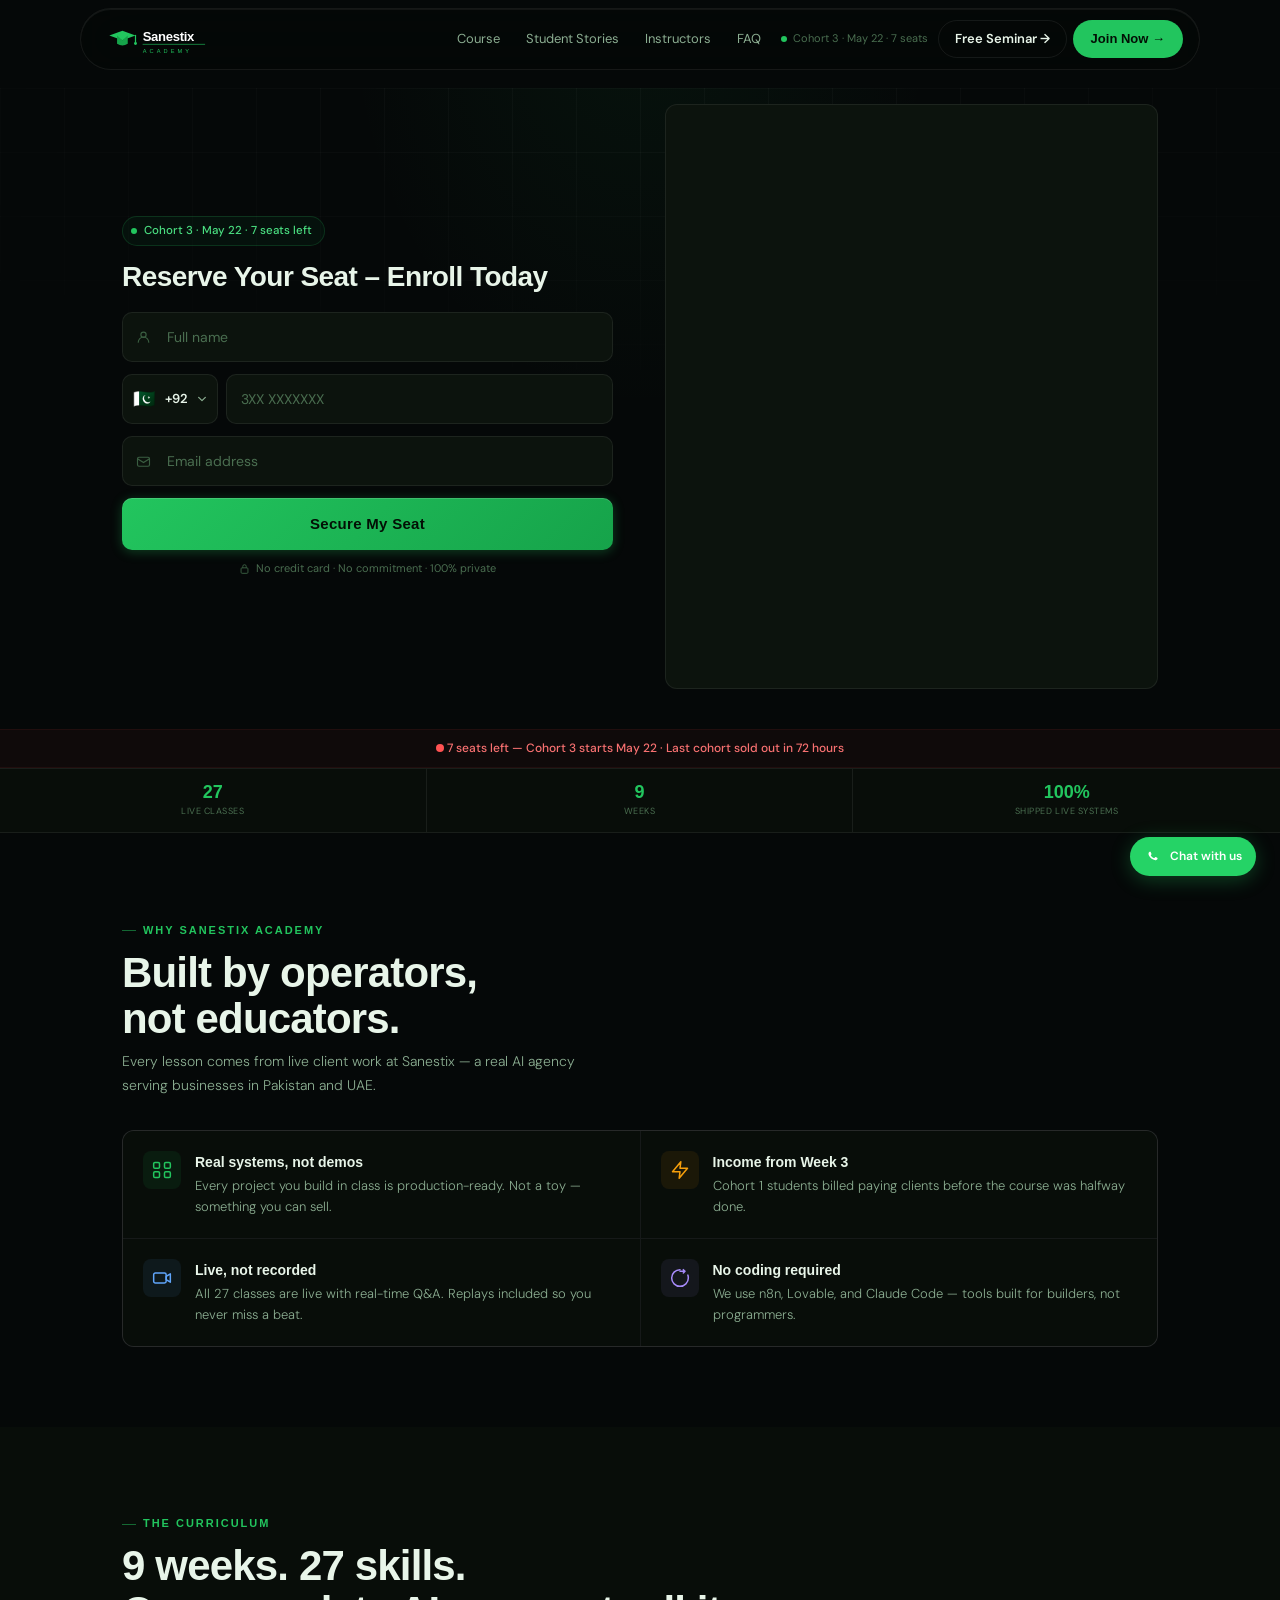
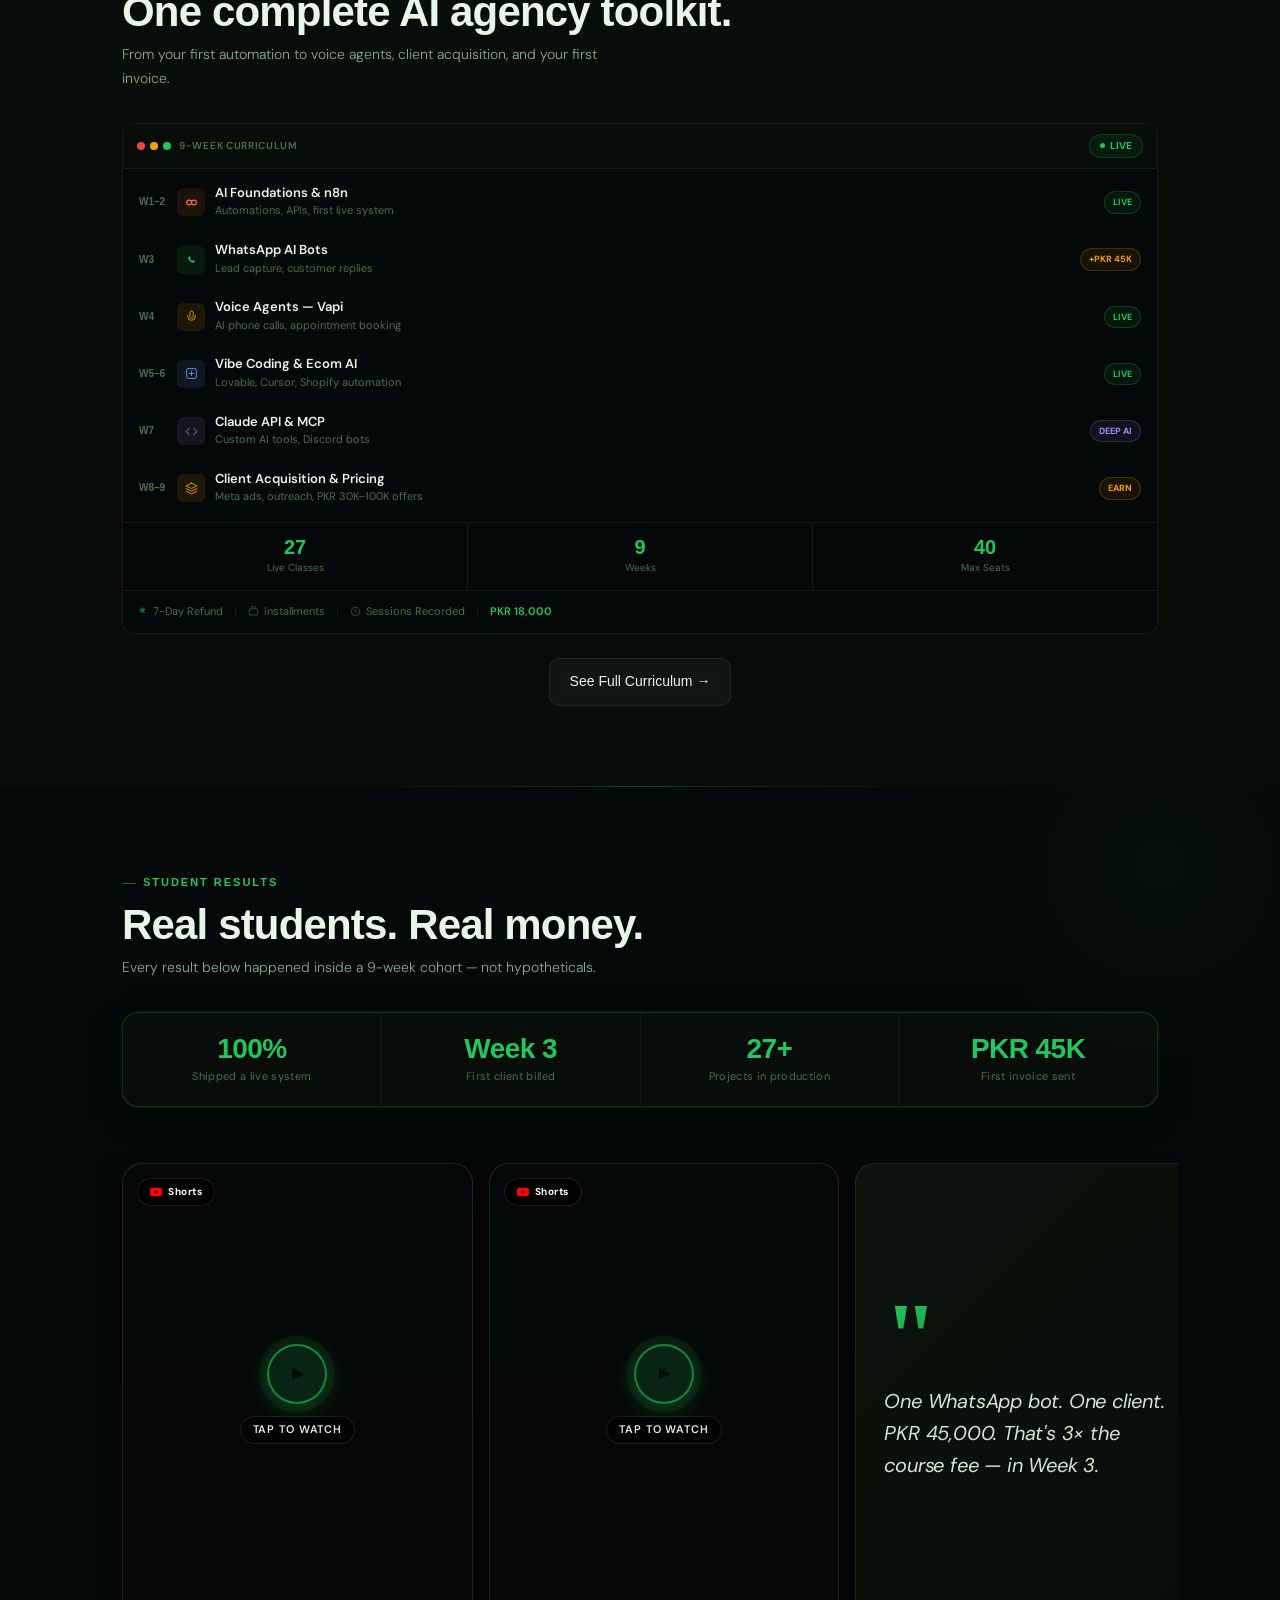
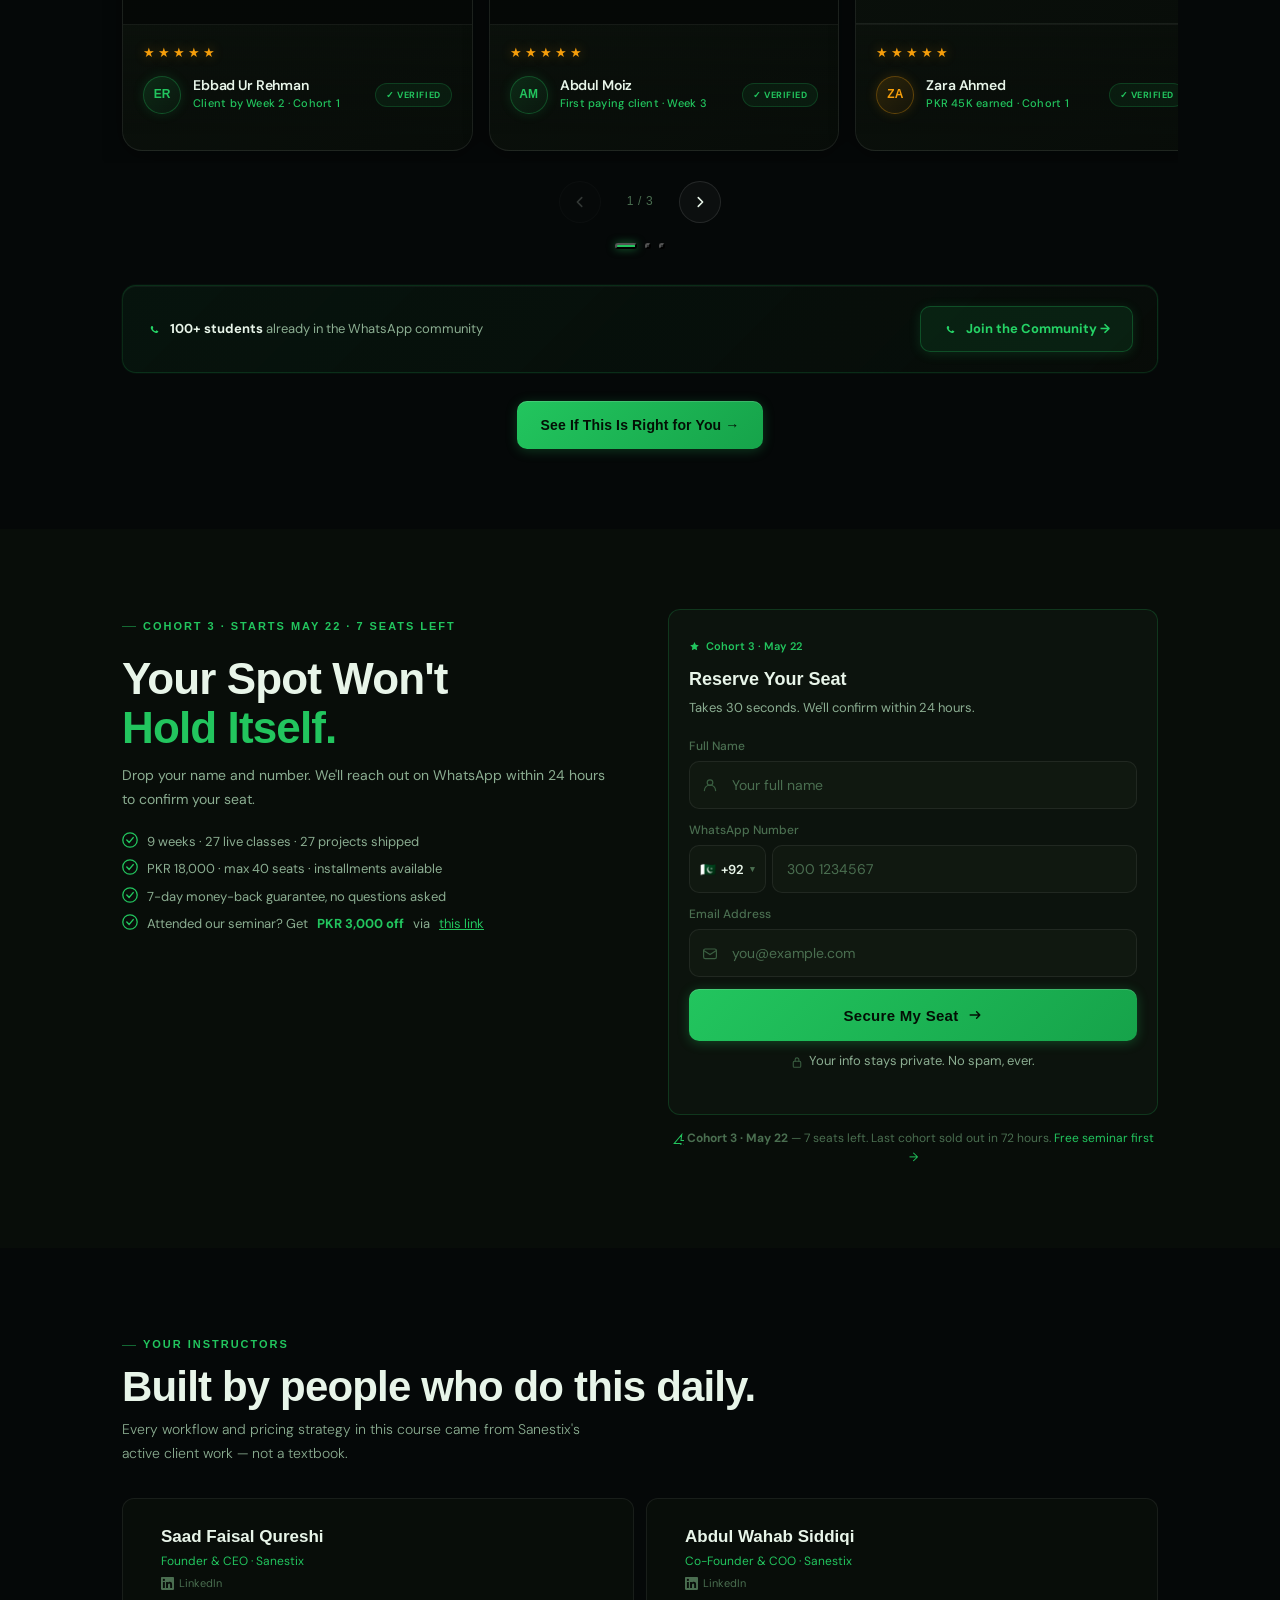
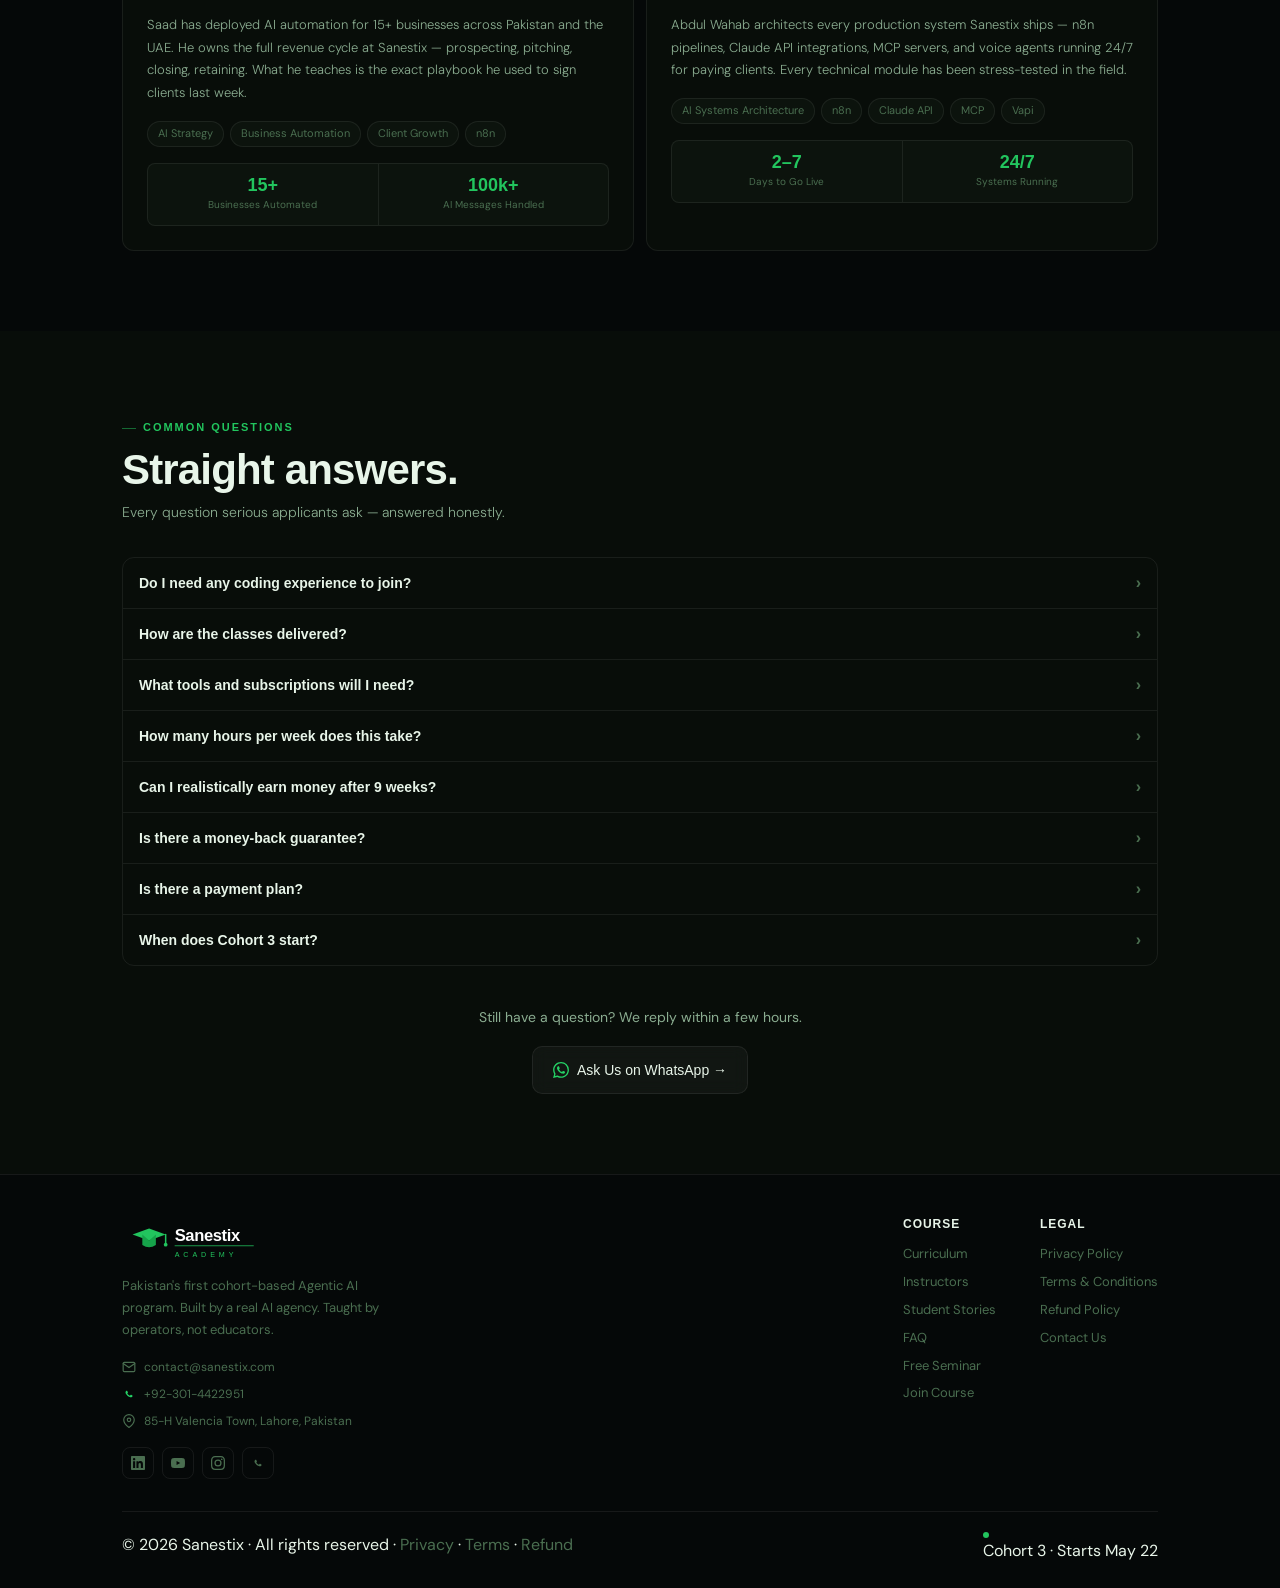
==== commit 42cbff18: "Update index.html" ====
--- a/index.html
+++ b/index.html
@@ -1103,7 +1103,7 @@
             </div>
           </div>
           <button class="f-submit" id="heroSubmitBtn" onclick="handleHeroFormSubmit()">
-            <span id="heroBtnText">Secure My Seat →</span>
+            <span id="heroBtnText">Secure My Seat</span>
           </button>
           <p class="f-privacy">
             <svg width="11" height="11" viewBox="0 0 16 16" fill="none"><rect x="3" y="7" width="10" height="8" rx="1.5" stroke="#3a5e41" stroke-width="1.4"/><path d="M5.5 7V5a2.5 2.5 0 015 0v2" stroke="#3a5e41" stroke-width="1.4" stroke-linecap="round"/></svg>
@@ -1449,7 +1449,7 @@
   <div class="container">
     <div class="lead-inner">
       <div>
-        <div class="eyebrow">— Cohort 3 · Starts May 22 · 7 Seats Left —</div>
+        <div class="eyebrow">Cohort 3 · Starts May 22 · 7 Seats Left</div>
         <h2 class="lead-heading">Your Spot Won't<br><span class="lead-accent">Hold Itself.</span></h2>
         <p class="lead-sub">Drop your name and number. We'll reach out on WhatsApp within 24 hours to confirm your seat.</p>
         <ul class="lead-perks">
@@ -1515,7 +1515,7 @@
               <div class="lc-err-msg" id="lc-email-err"></div>
             </div>
             <button class="lead-submit-btn" onclick="goToEnroll()">
-              <span id="leadBtnText">Secure My Seat →</span>
+              <span id="leadBtnText">Secure My Seat</span>
               <svg width="16" height="16" viewBox="0 0 20 20" fill="none"><path d="M4 10h12M12 6l4 4-4 4" stroke="currentColor" stroke-width="1.8" stroke-linecap="round" stroke-linejoin="round"/></svg>
             </button>
             <p class="lead-privacy">
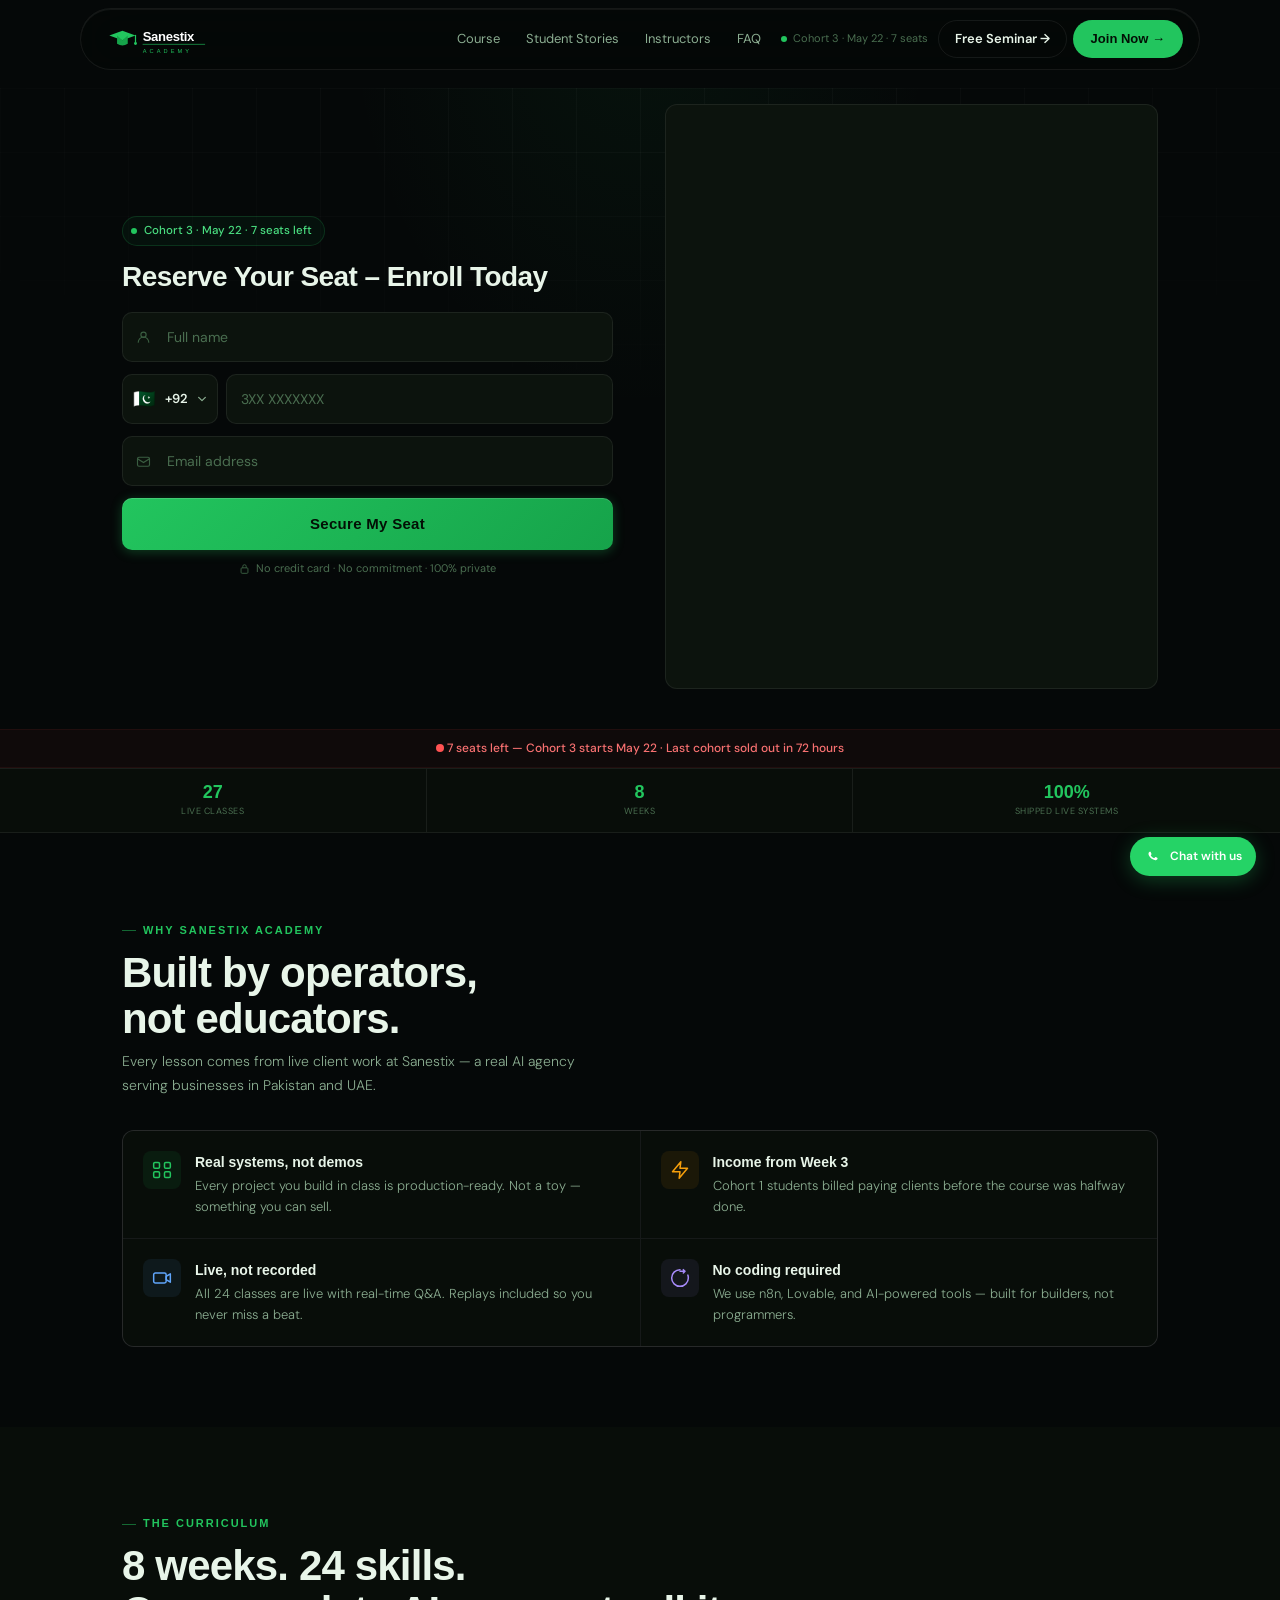
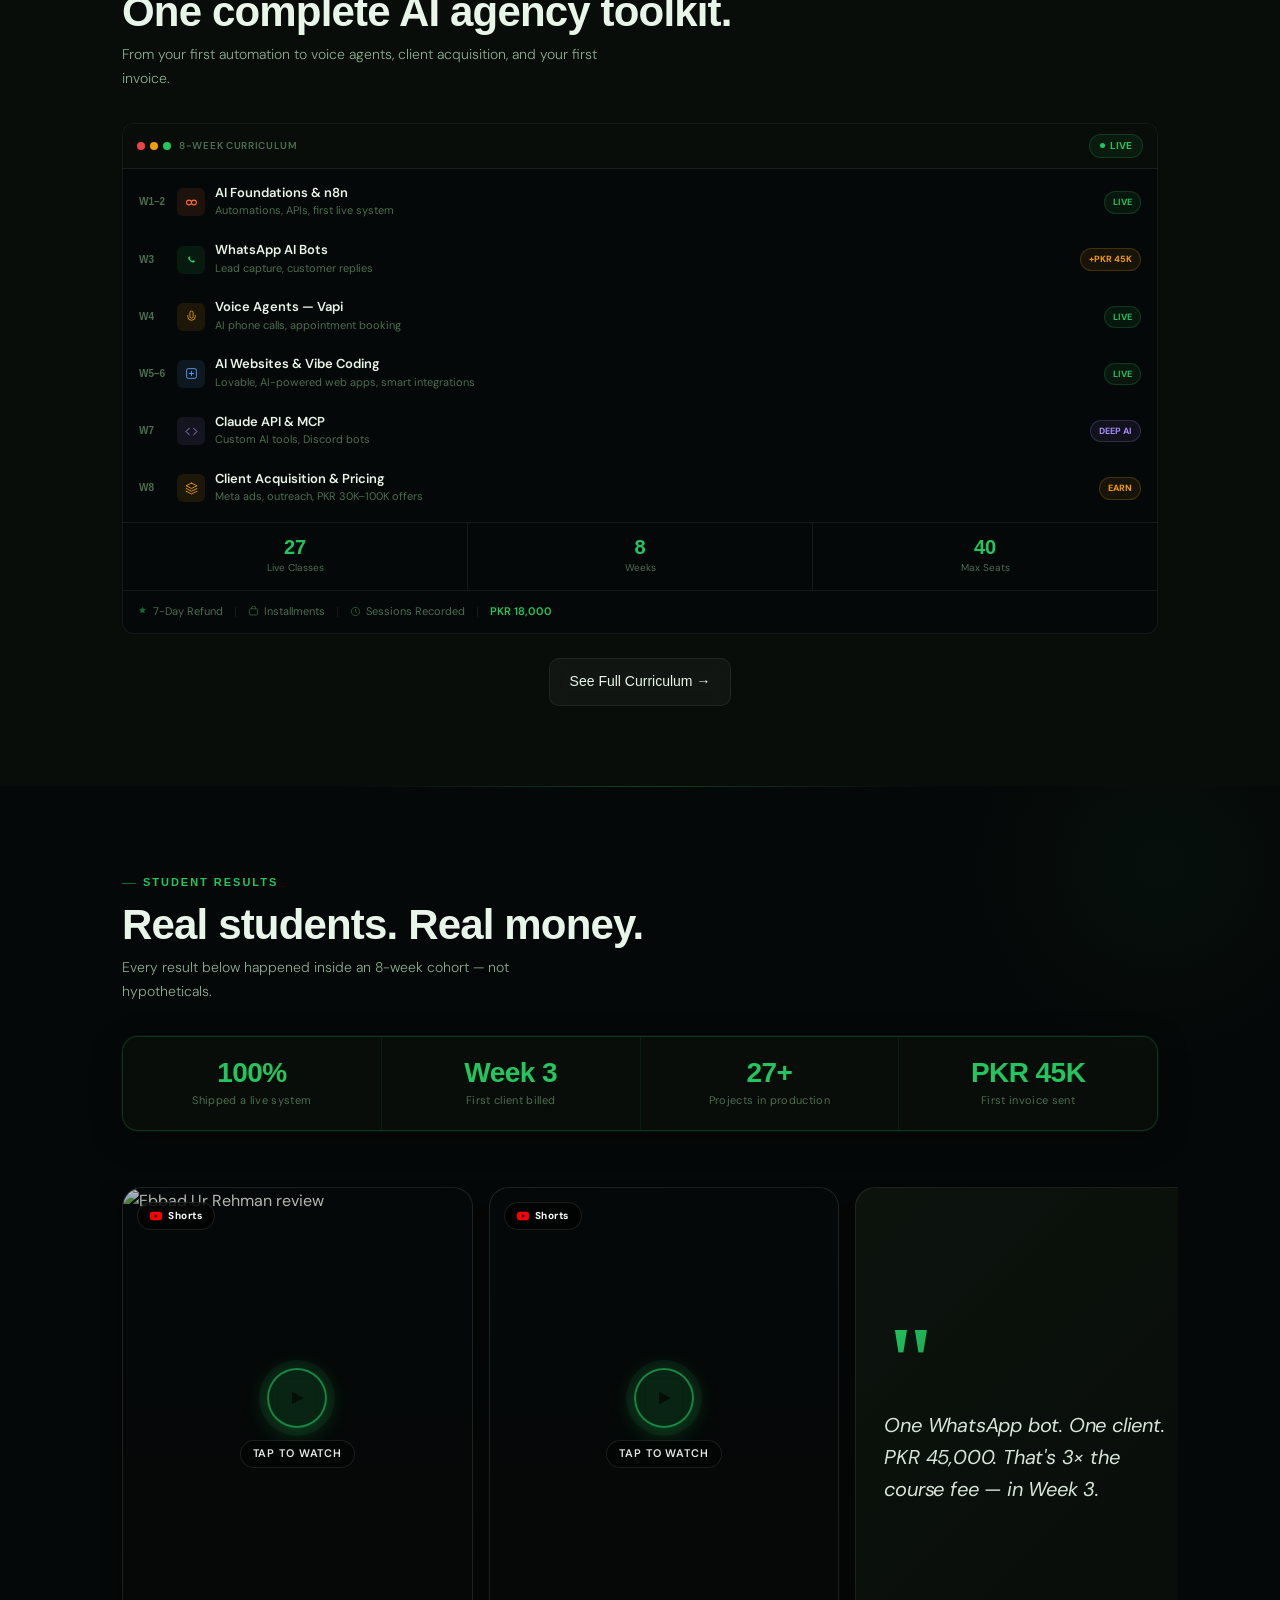
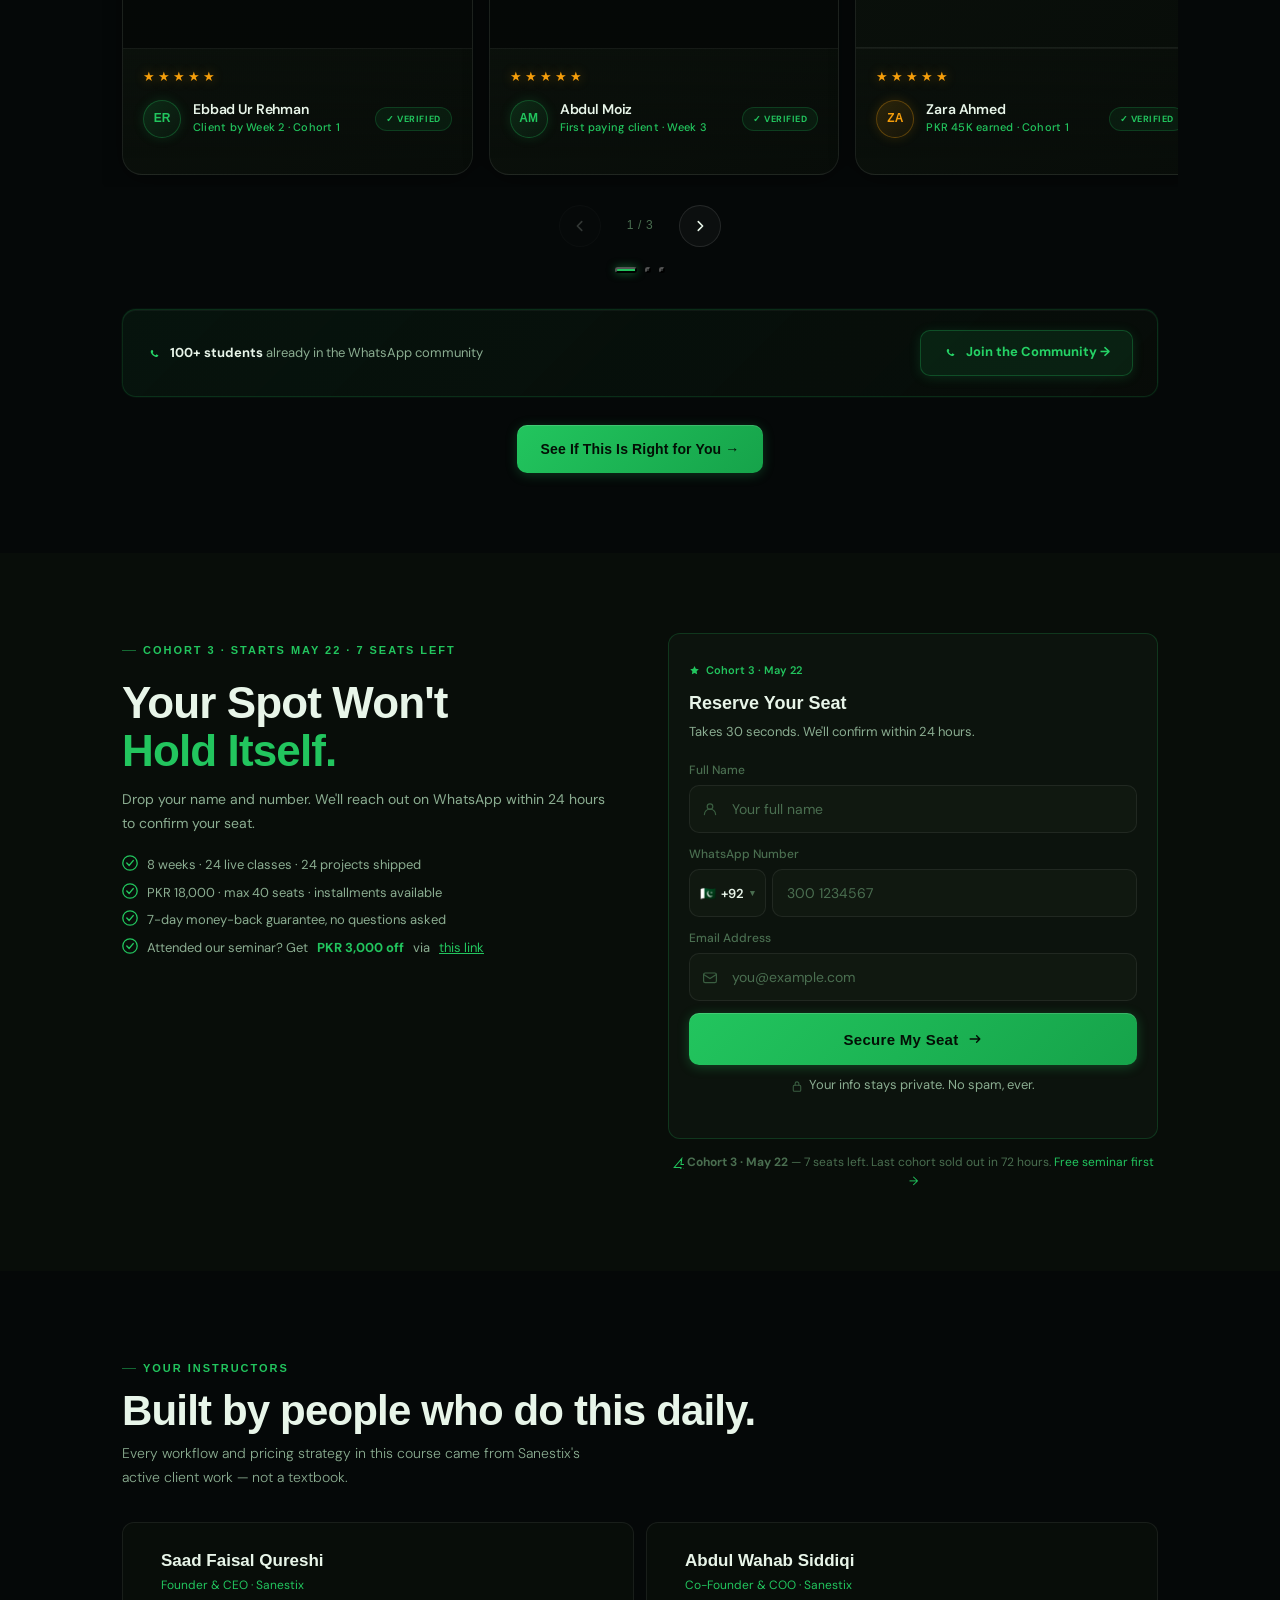
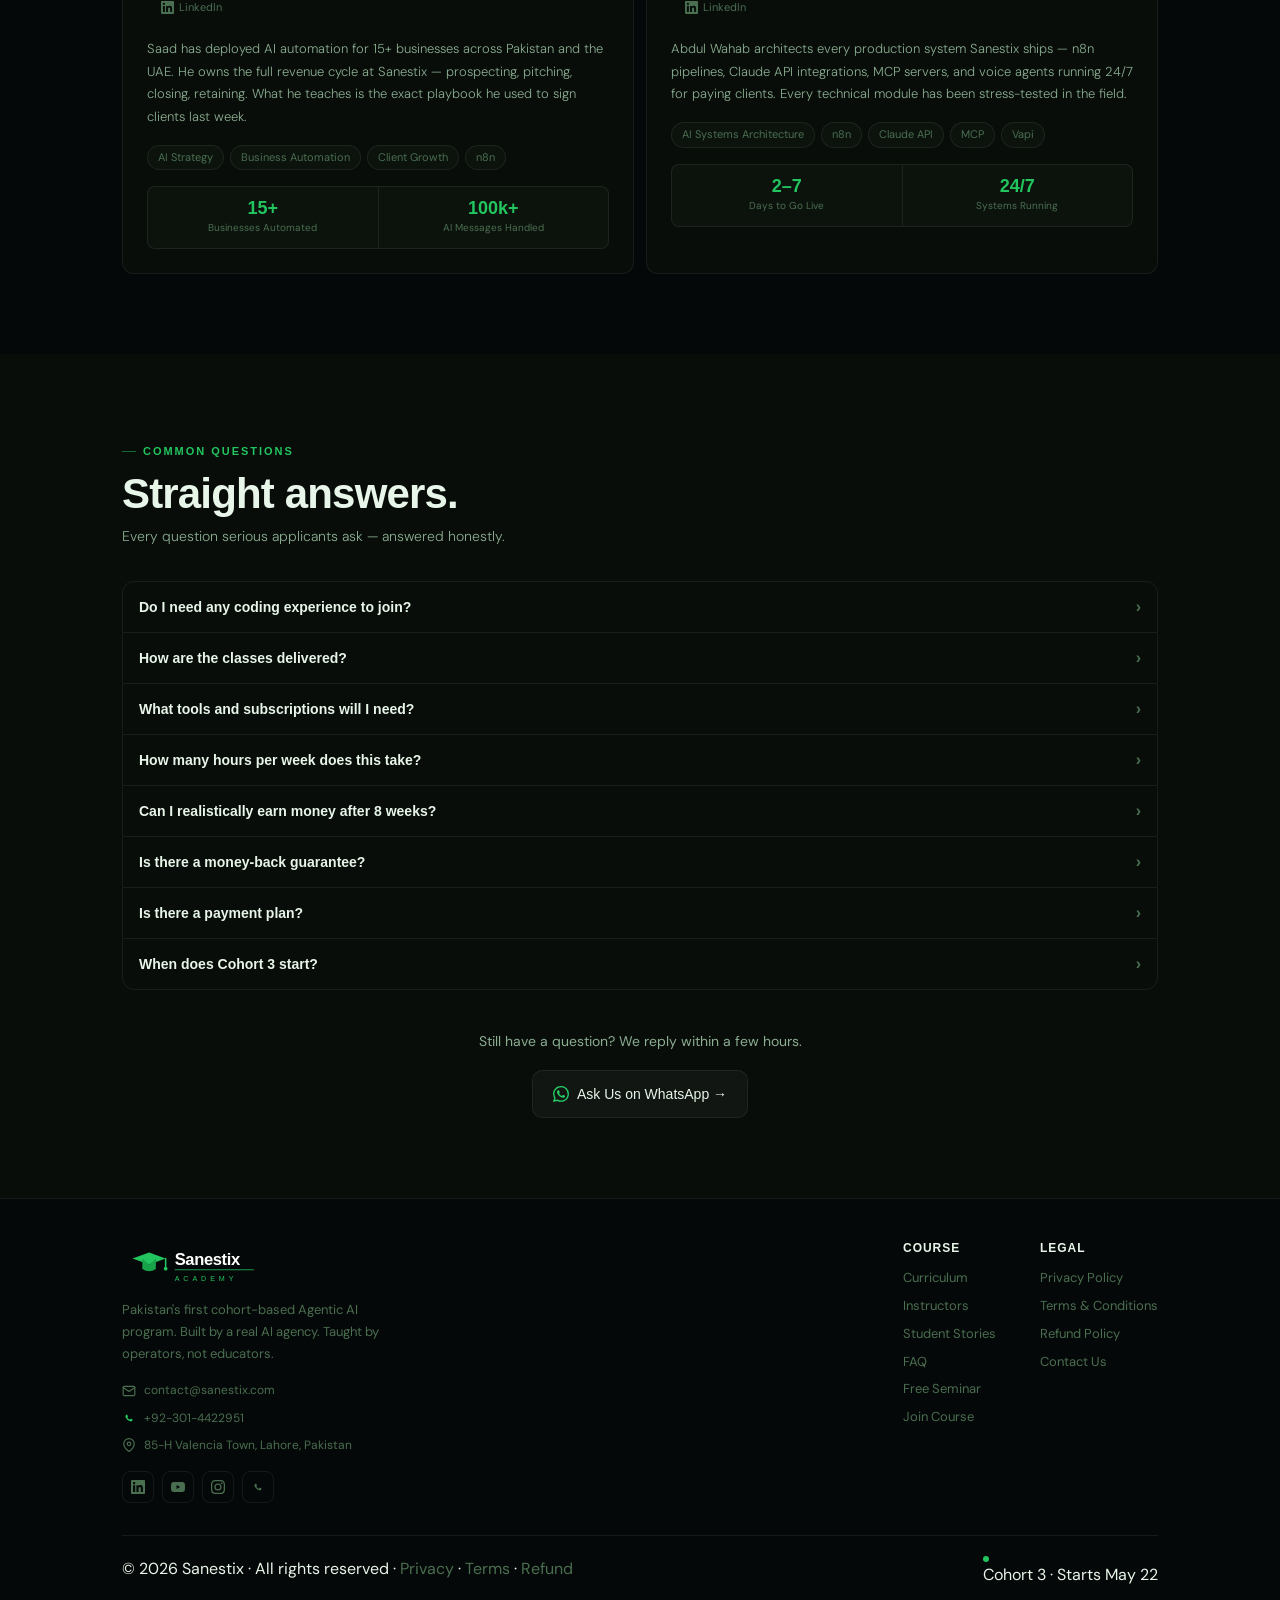
==== commit 4fe3e6c7: "Update index.html" ====
--- a/index.html
+++ b/index.html
@@ -5,14 +5,14 @@
 <link rel="icon" type="image/svg+xml" href="favicon.svg">
 <meta name="viewport" content="width=device-width, initial-scale=1.0">
 <title>Sanestix Academy — Agentic AI Mastery Course</title>
-<meta name="description" content="Learn to build production-ready AI agents in 9 weeks. Hands-on Agentic AI Mastery program by Sanestix — real projects, live classes, zero fluff.">
+<meta name="description" content="Learn to build production-ready AI agents in 8 weeks. Hands-on Agentic AI Mastery program by Sanestix — real projects, live classes, zero fluff.">
 <meta name="keywords" content="agentic AI course, AI agents training, learn AI agents, Sanestix Academy, AI mastery program, build AI agents, live AI course">
 <meta name="author" content="Sanestix">
 <link rel="canonical" href="https://academy.sanestix.com/">
 <meta property="og:type" content="website">
 <meta property="og:url" content="https://academy.sanestix.com/">
 <meta property="og:title" content="Sanestix Academy — Agentic AI Mastery Course">
-<meta property="og:description" content="Learn to build production-ready AI agents in 9 weeks. Hands-on Agentic AI Mastery program — real projects, live classes, zero fluff.">
+<meta property="og:description" content="Learn to build production-ready AI agents in 8 weeks. Hands-on Agentic AI Mastery program — real projects, live classes, zero fluff.">
 <meta property="og:image" content="https://academy.sanestix.com/og-home.png">
 <meta property="og:image:width" content="1200">
 <meta property="og:image:height" content="630">
@@ -21,7 +21,7 @@
 <meta name="twitter:card" content="summary_large_image">
 <meta name="twitter:url" content="https://academy.sanestix.com/">
 <meta name="twitter:title" content="Sanestix Academy — Agentic AI Mastery Course">
-<meta name="twitter:description" content="Learn to build production-ready AI agents in 9 weeks. Real projects, live classes, zero fluff.">
+<meta name="twitter:description" content="Learn to build production-ready AI agents in 8 weeks. Real projects, live classes, zero fluff.">
 <meta name="twitter:image" content="https://academy.sanestix.com/og-home.png">
 
 <link rel="preconnect" href="https://fonts.googleapis.com">
@@ -1046,7 +1046,7 @@
 
       <!-- Video (shown on top in mobile, right side on desktop) -->
       <div class="hero-video-wrap" id="heroVideoWrap">
-        <iframe src="https://www.youtube.com/embed/gUg_2Qw-PKc?rel=0&origin=https://academy.sanestix.com" title="Sanestix Academy seminar video" frameborder="0" allow="accelerometer; autoplay; clipboard-write; encrypted-media; gyroscope; picture-in-picture; web-share" referrerpolicy="strict-origin-when-cross-origin" allowfullscreen style="position:absolute;inset:0;width:100%;height:100%;border:none;"></iframe>
+        <iframe src="https://www.youtube.com/embed/LzbWEi-Uq7I?rel=0&origin=https://academy.sanestix.com" title="Sanestix Academy seminar video" frameborder="0" allow="accelerometer; autoplay; clipboard-write; encrypted-media; gyroscope; picture-in-picture; web-share" referrerpolicy="strict-origin-when-cross-origin" allowfullscreen style="position:absolute;inset:0;width:100%;height:100%;border:none;"></iframe>
       </div>
 
       <!-- Form (shown below video in mobile, left side on desktop) -->
@@ -1135,7 +1135,7 @@
 <!-- ── Stats strip ── -->
 <div class="stats-strip">
   <div class="stat-cell"><div class="stat-num">27</div><div class="stat-lbl">Live Classes</div></div>
-  <div class="stat-cell"><div class="stat-num">9</div><div class="stat-lbl">Weeks</div></div>
+  <div class="stat-cell"><div class="stat-num">8</div><div class="stat-lbl">Weeks</div></div>
   <div class="stat-cell"><div class="stat-num">100%</div><div class="stat-lbl">Shipped Live Systems</div></div>
 </div>
 
@@ -1170,14 +1170,14 @@
           <!-- Video / live class icon -->
           <svg width="20" height="20" viewBox="0 0 24 24" fill="none" stroke="#60a5fa" stroke-width="1.8" stroke-linecap="round" stroke-linejoin="round"><rect x="2" y="6" width="15" height="12" rx="2"/><polygon points="17,10 22,7 22,17 17,14"/></svg>
         </div>
-        <div><div class="value-title">Live, not recorded</div><div class="value-desc">All 27 classes are live with real-time Q&amp;A. Replays included so you never miss a beat.</div></div>
+        <div><div class="value-title">Live, not recorded</div><div class="value-desc">All 24 classes are live with real-time Q&amp;A. Replays included so you never miss a beat.</div></div>
       </div>
       <div class="value-card">
         <div class="value-icon" style="background:rgba(167,139,250,0.08);">
           <!-- Rocket / no-code icon -->
           <svg width="20" height="20" viewBox="0 0 24 24" fill="none" stroke="#a78bfa" stroke-width="1.8" stroke-linecap="round" stroke-linejoin="round"><path d="M12 2C6.5 2 2 6.5 2 12s4.5 10 10 10 10-4.5 10-10c0-1.2-.2-2.4-.6-3.5"/><path d="M16 6l2-2m0 0l-2-2m2 2H12"/></svg>
         </div>
-        <div><div class="value-title">No coding required</div><div class="value-desc">We use n8n, Lovable, and Claude Code — tools built for builders, not programmers.</div></div>
+        <div><div class="value-title">No coding required</div><div class="value-desc">We use n8n, Lovable, and AI-powered tools — built for builders, not programmers.</div></div>
       </div>
     </div>
   </div>
@@ -1188,7 +1188,7 @@
 <section class="curr-section" id="curriculum">
   <div class="container">
     <div class="eyebrow">The Curriculum</div>
-    <h2 class="section-title">9 weeks. 27 skills.<br>One complete AI agency toolkit.</h2>
+    <h2 class="section-title">8 weeks. 24 skills.<br>One complete AI agency toolkit.</h2>
     <p class="section-sub">From your first automation to voice agents, client acquisition, and your first invoice.</p>
     <div class="curr-card">
       <div class="curr-card-header">
@@ -1197,7 +1197,7 @@
           <div class="curr-card-dot" style="background:#f59e0b;"></div>
           <div class="curr-card-dot" style="background:#22c55e;"></div>
         </div>
-        <span class="curr-card-title">9-Week Curriculum</span>
+        <span class="curr-card-title">8-Week Curriculum</span>
         <div class="curr-live-pill"><div class="curr-live-dot"></div>LIVE</div>
       </div>
       <div class="curr-week-list">
@@ -1230,7 +1230,7 @@
           <div class="curr-week-icon" style="background:rgba(96,165,250,0.10);">
             <svg width="13" height="13" viewBox="0 0 24 24" fill="none"><rect x="3" y="3" width="18" height="18" rx="3" stroke="#60a5fa" stroke-width="1.6"/><path d="M8 12h8M12 8v8" stroke="#60a5fa" stroke-width="1.6" stroke-linecap="round"/></svg>
           </div>
-          <div class="curr-week-info"><div class="curr-week-name">Vibe Coding &amp; Ecom AI</div><div class="curr-week-desc">Lovable, Cursor, Shopify automation</div></div>
+          <div class="curr-week-info"><div class="curr-week-name">AI Websites &amp; Vibe Coding</div><div class="curr-week-desc">Lovable, AI-powered web apps, smart integrations</div></div>
           <span class="curr-week-badge badge-live">LIVE</span>
         </div>
         <div class="curr-week-row">
@@ -1242,7 +1242,7 @@
           <span class="curr-week-badge badge-earn">DEEP AI</span>
         </div>
         <div class="curr-week-row">
-          <span class="curr-week-num">W8–9</span>
+          <span class="curr-week-num">W8</span>
           <div class="curr-week-icon" style="background:rgba(245,158,11,0.10);">
             <svg width="13" height="13" viewBox="0 0 24 24" fill="none"><path d="M12 2L2 7l10 5 10-5-10-5zM2 17l10 5 10-5M2 12l10 5 10-5" stroke="#f59e0b" stroke-width="1.6" stroke-linecap="round" stroke-linejoin="round"/></svg>
           </div>
@@ -1252,7 +1252,7 @@
       </div>
       <div class="curr-stats">
         <div class="curr-stat"><div class="curr-stat-num">27</div><div class="curr-stat-lbl">Live Classes</div></div>
-        <div class="curr-stat"><div class="curr-stat-num">9</div><div class="curr-stat-lbl">Weeks</div></div>
+        <div class="curr-stat"><div class="curr-stat-num">8</div><div class="curr-stat-lbl">Weeks</div></div>
         <div class="curr-stat"><div class="curr-stat-num">40</div><div class="curr-stat-lbl">Max Seats</div></div>
       </div>
       <div class="curr-trust">
@@ -1286,7 +1286,7 @@
   <div class="container">
     <div class="eyebrow">Student Results</div>
     <h2 class="section-title">Real students. Real money.</h2>
-    <p class="section-sub">Every result below happened inside a 9-week cohort — not hypotheticals.</p>
+    <p class="section-sub">Every result below happened inside an 8-week cohort — not hypotheticals.</p>
 
     <!-- Stats proof strip — 4 cells in a row -->
     <div class="proof-strip">
@@ -1455,7 +1455,7 @@
         <ul class="lead-perks">
           <li>
             <svg width="16" height="16" viewBox="0 0 20 20" fill="none"><circle cx="10" cy="10" r="9" stroke="var(--g1)" stroke-width="1.6"/><polyline points="6,10 9,13 14,7" stroke="var(--g1)" stroke-width="1.8" stroke-linecap="round" stroke-linejoin="round"/></svg>
-            9 weeks · 27 live classes · 27 projects shipped
+            8 weeks · 24 live classes · 24 projects shipped
           </li>
           <li>
             <svg width="16" height="16" viewBox="0 0 20 20" fill="none"><circle cx="10" cy="10" r="9" stroke="var(--g1)" stroke-width="1.6"/><polyline points="6,10 9,13 14,7" stroke="var(--g1)" stroke-width="1.8" stroke-linecap="round" stroke-linejoin="round"/></svg>
@@ -1619,22 +1619,22 @@
     <div class="faq-list">
       <div class="faq-item">
         <button class="faq-q" onclick="toggleFaq(this)">Do I need any coding experience to join?<span class="faq-arrow">›</span></button>
-        <div class="faq-a">None. Every tool we use — n8n, Lovable, Claude Code — is built for non-programmers. By Week 5 you'll deploy working apps. All you need is a laptop.</div>
+        <div class="faq-a">None. Every tool we use — n8n, Lovable, and AI-powered tools — built for non-programmers. By Week 5 you'll deploy working apps. All you need is a laptop.</div>
       </div>
       <div class="faq-item">
         <button class="faq-q" onclick="toggleFaq(this)">How are the classes delivered?<span class="faq-arrow">›</span></button>
-        <div class="faq-a">All 27 classes are live — 3 per week, 2 hours each. First hour: instruction. Second hour: you build it live. Every session is recorded so you never fall behind.</div>
+        <div class="faq-a">All 24 classes are live — 3 per week, 2 hours each. First hour: instruction. Second hour: you build it live. Every session is recorded so you never fall behind.</div>
       </div>
       <div class="faq-item">
         <button class="faq-q" onclick="toggleFaq(this)">What tools and subscriptions will I need?<span class="faq-arrow">›</span></button>
-        <div class="faq-a">Almost everything has a free tier. Budget PKR 2,000–5,000 total for 9 weeks — Claude API, Vapi credits, and Supabase all have generous free plans.</div>
+        <div class="faq-a">Almost everything has a free tier. Budget PKR 2,000–5,000 total for 8 weeks — Claude API, Vapi credits, and Supabase all have generous free plans.</div>
       </div>
       <div class="faq-item">
         <button class="faq-q" onclick="toggleFaq(this)">How many hours per week does this take?<span class="faq-arrow">›</span></button>
         <div class="faq-a">8–10 hours per week. 6 live class hours plus 2–4 hours of practice. Evening sessions, so it works around a job or studies.</div>
       </div>
       <div class="faq-item">
-        <button class="faq-q" onclick="toggleFaq(this)">Can I realistically earn money after 9 weeks?<span class="faq-arrow">›</span></button>
+        <button class="faq-q" onclick="toggleFaq(this)">Can I realistically earn money after 8 weeks?<span class="faq-arrow">›</span></button>
         <div class="faq-a">Cohort 1 had paying clients by Week 3. The services you learn — automations, WhatsApp bots, voice agents — are what businesses in Pakistan and UAE are paying PKR 30K–100K for right now.</div>
       </div>
       <div class="faq-item">
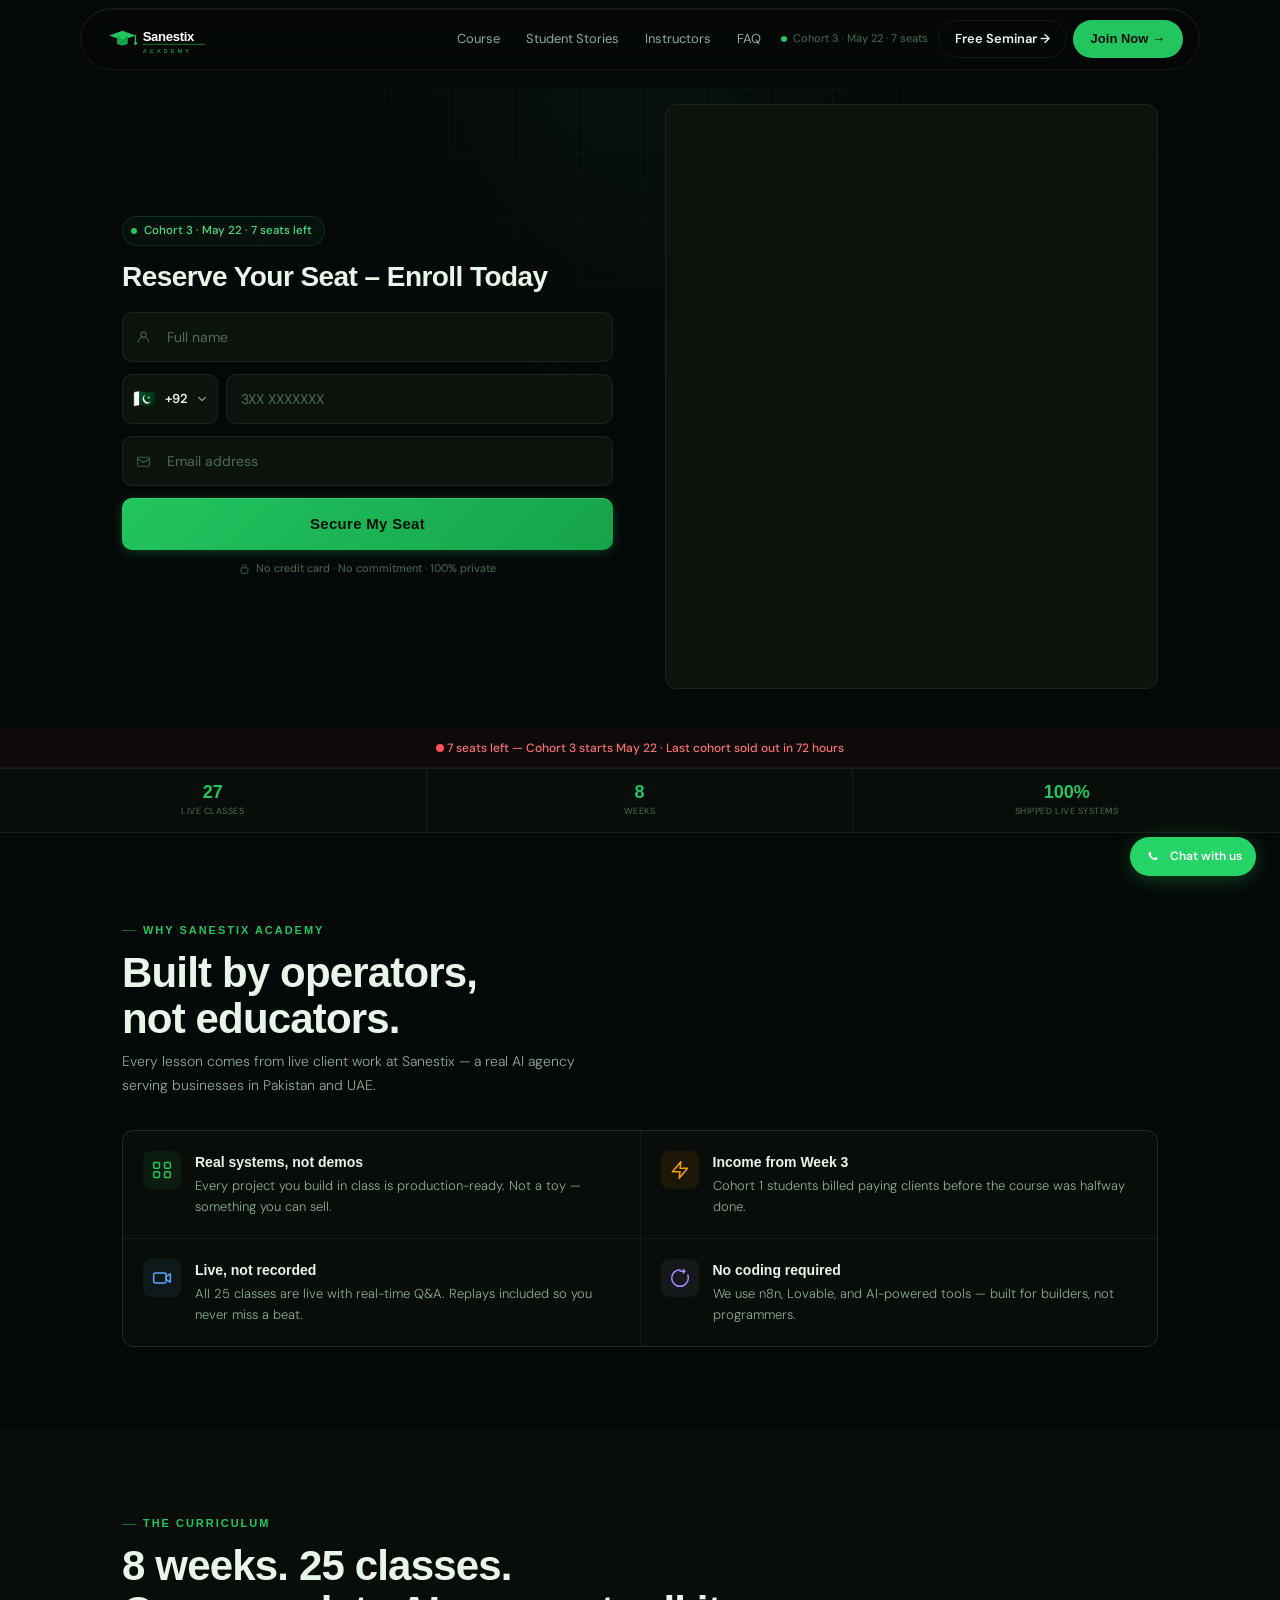
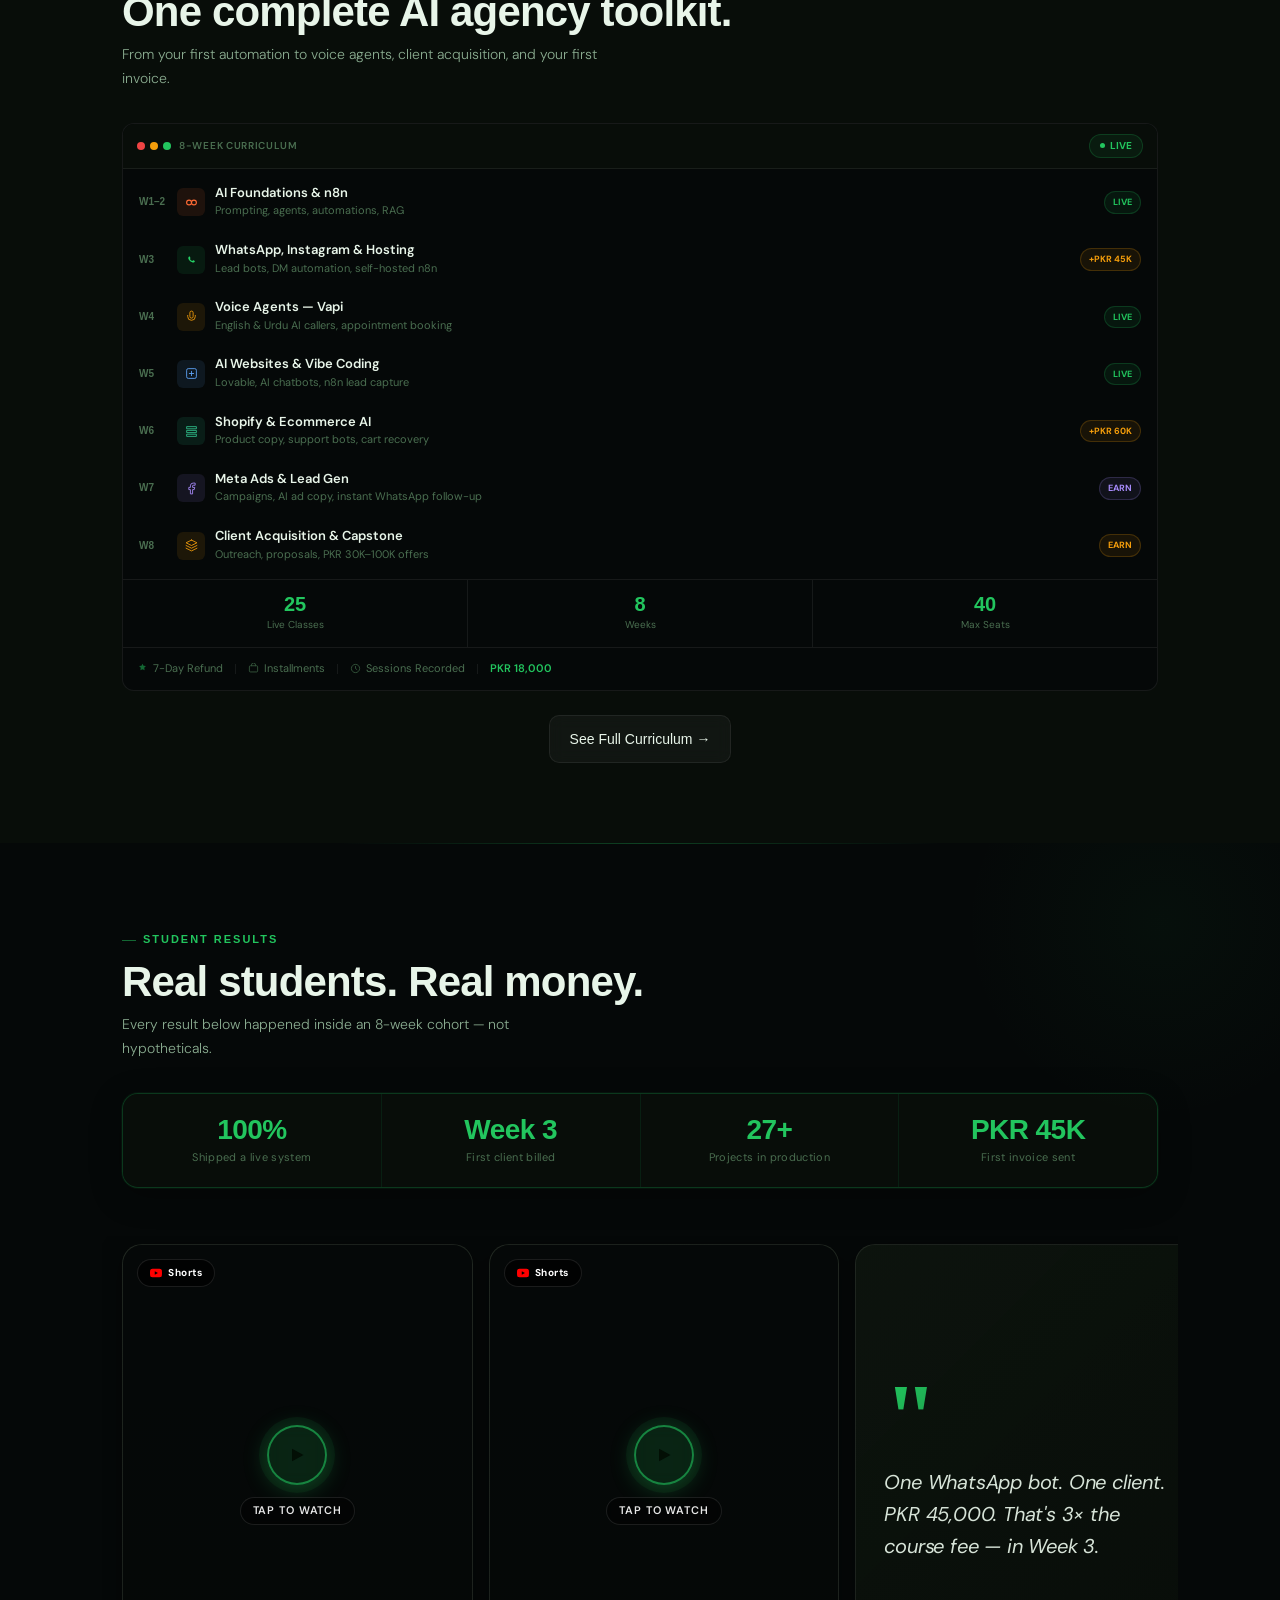
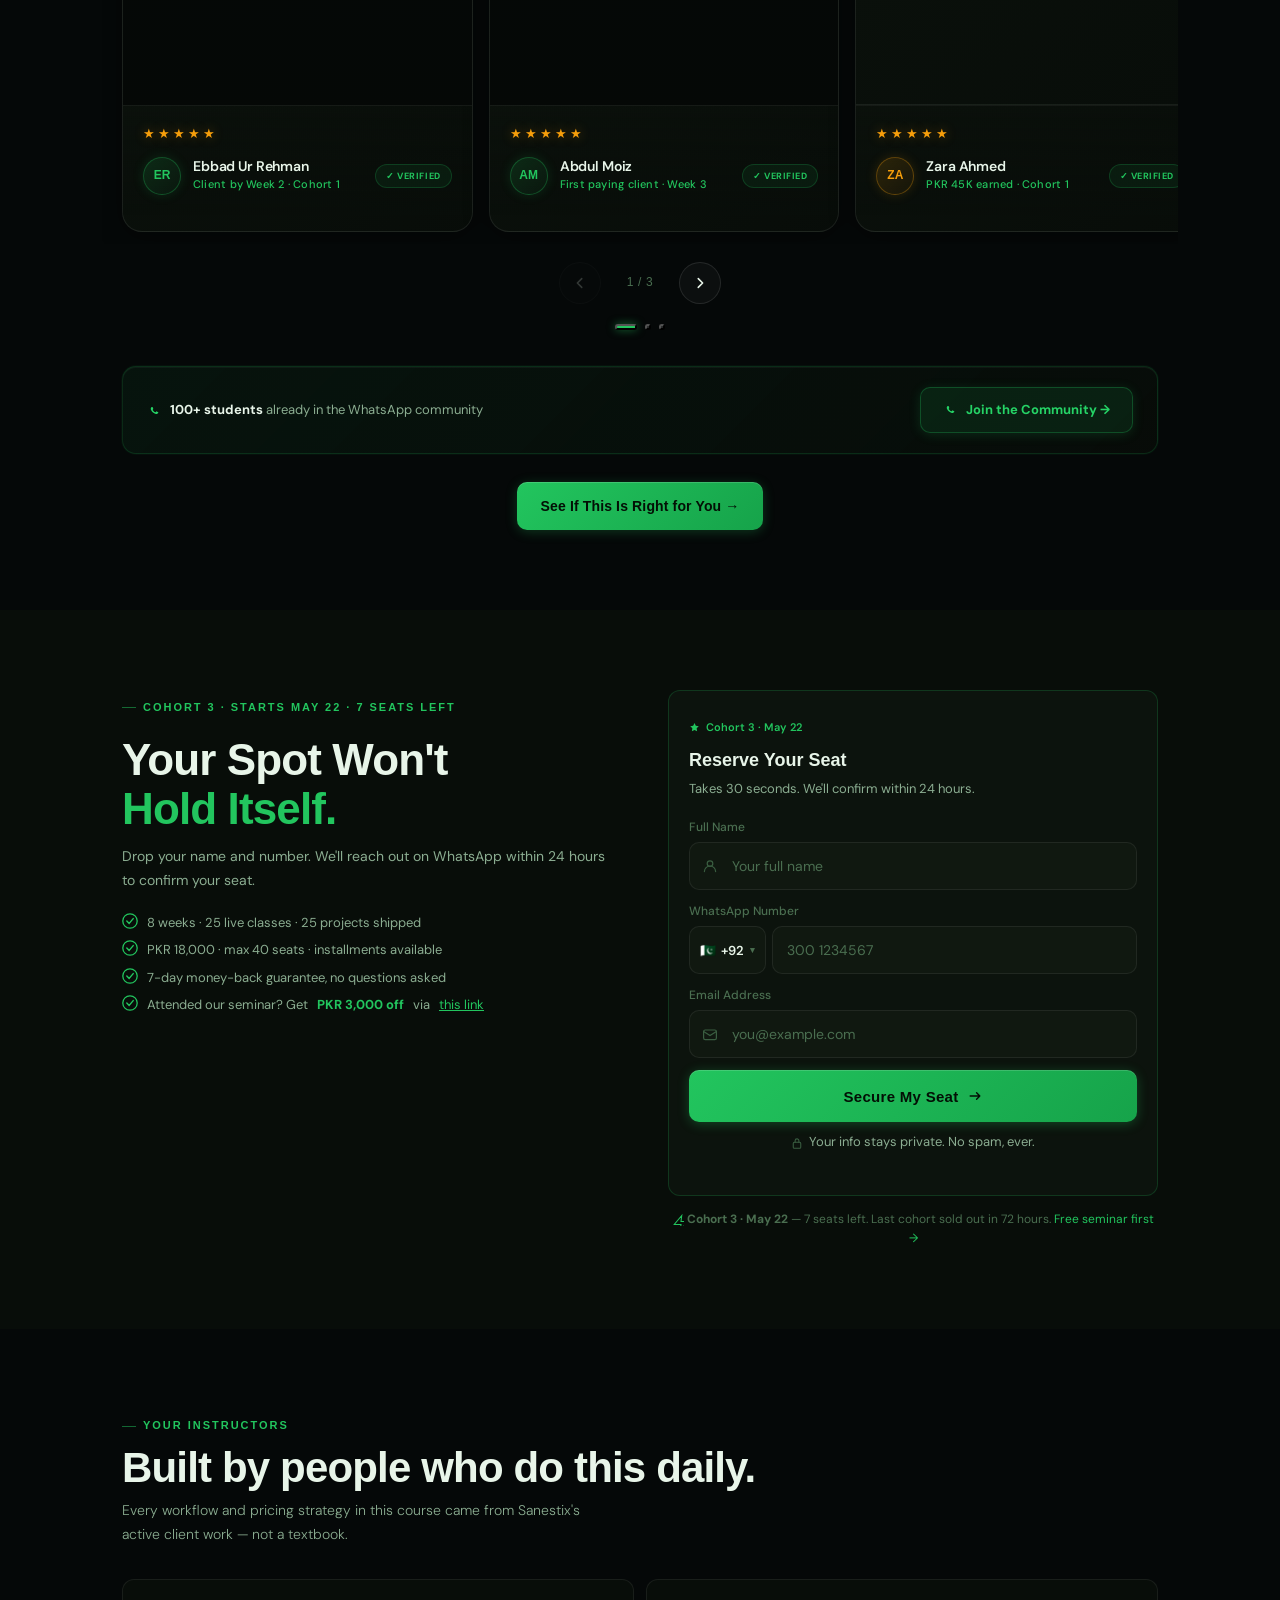
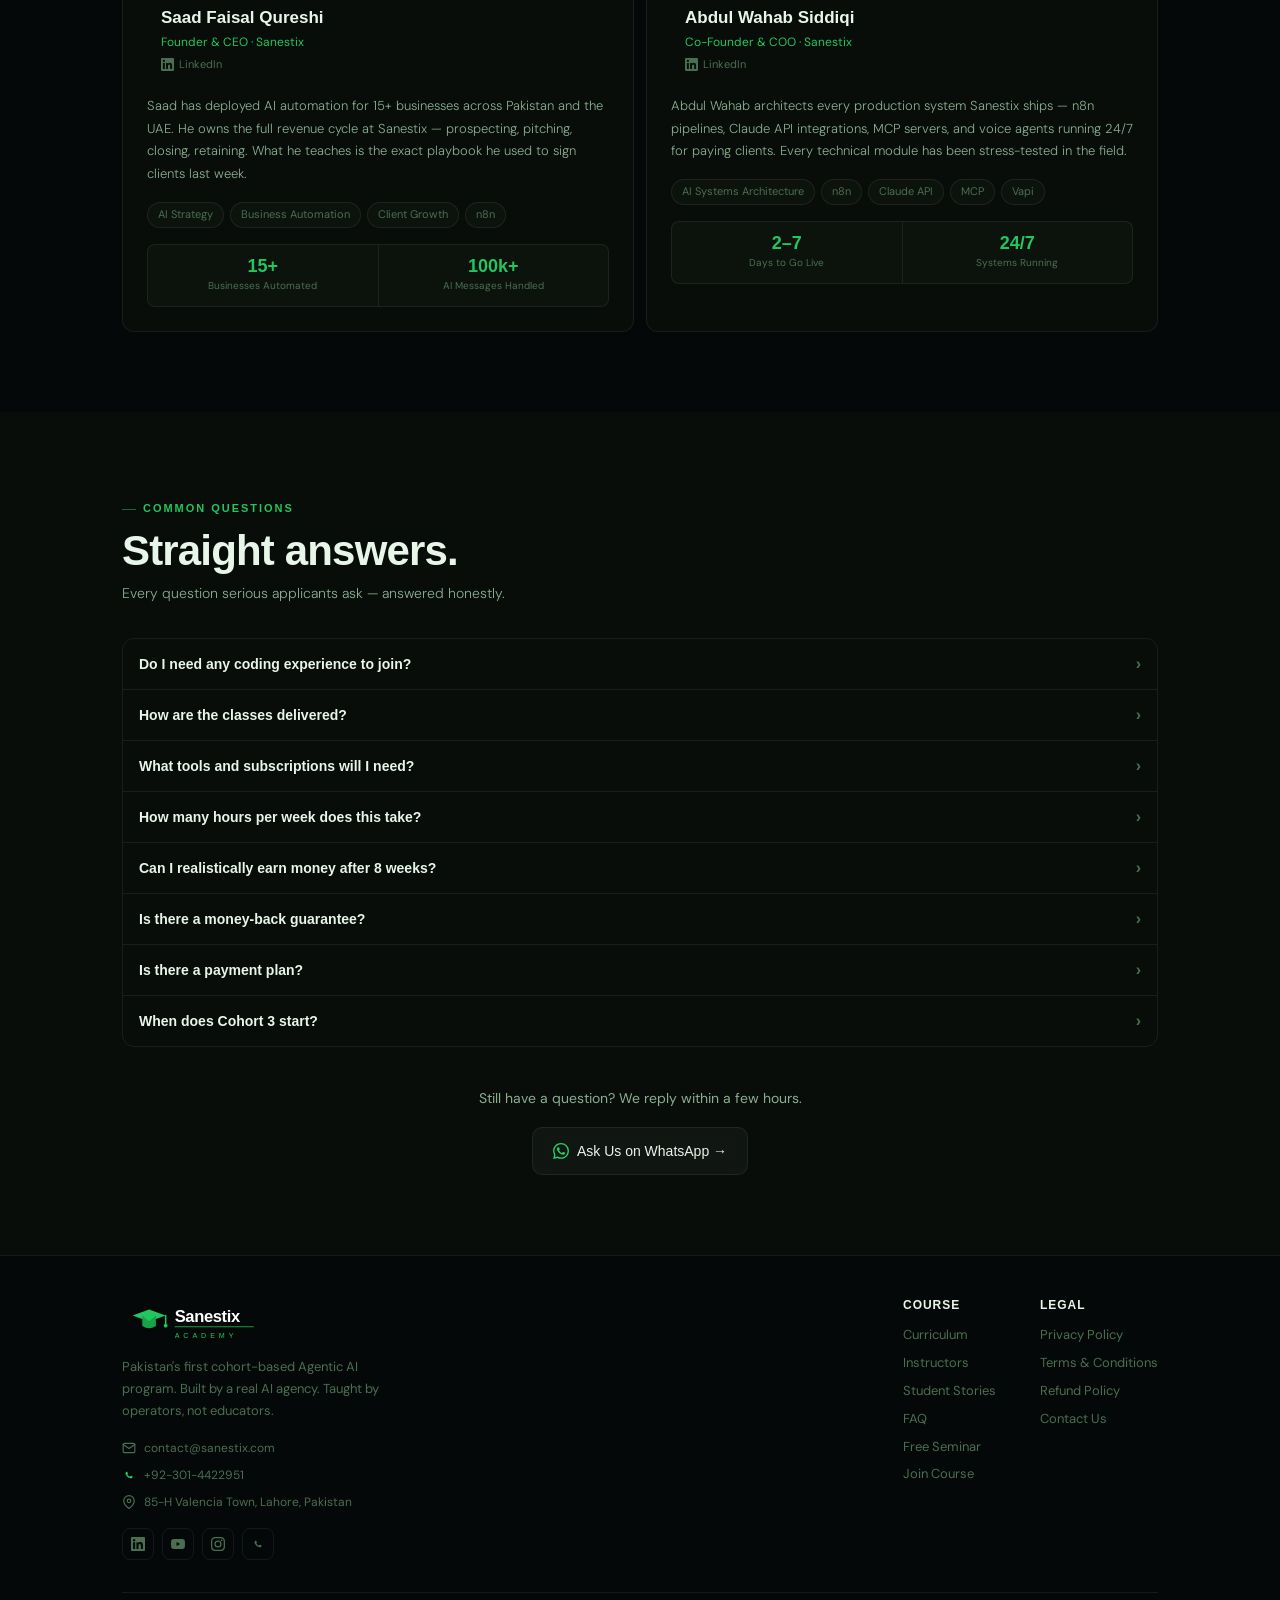
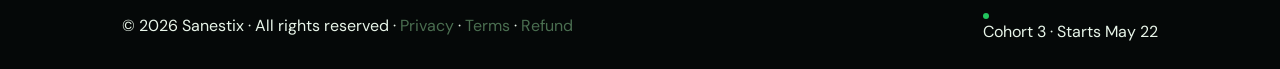
==== commit 8bfc87af: "Update index.html" ====
--- a/index.html
+++ b/index.html
@@ -1170,7 +1170,7 @@
           <!-- Video / live class icon -->
           <svg width="20" height="20" viewBox="0 0 24 24" fill="none" stroke="#60a5fa" stroke-width="1.8" stroke-linecap="round" stroke-linejoin="round"><rect x="2" y="6" width="15" height="12" rx="2"/><polygon points="17,10 22,7 22,17 17,14"/></svg>
         </div>
-        <div><div class="value-title">Live, not recorded</div><div class="value-desc">All 24 classes are live with real-time Q&amp;A. Replays included so you never miss a beat.</div></div>
+        <div><div class="value-title">Live, not recorded</div><div class="value-desc">All 25 classes are live with real-time Q&amp;A. Replays included so you never miss a beat.</div></div>
       </div>
       <div class="value-card">
         <div class="value-icon" style="background:rgba(167,139,250,0.08);">
@@ -1188,7 +1188,7 @@
 <section class="curr-section" id="curriculum">
   <div class="container">
     <div class="eyebrow">The Curriculum</div>
-    <h2 class="section-title">8 weeks. 24 skills.<br>One complete AI agency toolkit.</h2>
+    <h2 class="section-title">8 weeks. 25 classes.<br>One complete AI agency toolkit.</h2>
     <p class="section-sub">From your first automation to voice agents, client acquisition, and your first invoice.</p>
     <div class="curr-card">
       <div class="curr-card-header">
@@ -1206,7 +1206,7 @@
           <div class="curr-week-icon" style="background:rgba(255,107,53,0.10);">
             <svg width="13" height="13" viewBox="0 0 16 16" fill="none"><circle cx="5" cy="8" r="3" stroke="#ff6b35" stroke-width="1.4"/><circle cx="11" cy="8" r="3" stroke="#ff6b35" stroke-width="1.4"/></svg>
           </div>
-          <div class="curr-week-info"><div class="curr-week-name">AI Foundations &amp; n8n</div><div class="curr-week-desc">Automations, APIs, first live system</div></div>
+          <div class="curr-week-info"><div class="curr-week-name">AI Foundations &amp; n8n</div><div class="curr-week-desc">Prompting, agents, automations, RAG</div></div>
           <span class="curr-week-badge badge-live">LIVE</span>
         </div>
         <div class="curr-week-row">
@@ -1214,7 +1214,7 @@
           <div class="curr-week-icon" style="background:rgba(37,211,102,0.09);">
             <svg width="13" height="13" viewBox="0 0 24 24" fill="none"><path d="M17.472 14.382c-.297-.149-1.758-.867-2.03-.967-.273-.099-.471-.148-.67.15-.197.297-.767.966-.94 1.164-.173.199-.347.223-.644.075-.297-.15-1.255-.463-2.39-1.475-.883-.788-1.48-1.761-1.653-2.059-.173-.297-.018-.458.13-.606.134-.133.298-.347.446-.52.149-.174.198-.298.298-.497.099-.198.05-.371-.025-.52-.075-.149-.669-1.612-.916-2.207-.242-.579-.487-.5-.669-.51-.173-.008-.371-.01-.57-.01-.198 0-.52.074-.792.372-.272.297-1.04 1.016-1.04 2.479 0 1.462 1.065 2.875 1.213 3.074.149.198 2.096 3.2 5.077 4.487.709.306 1.262.489 1.694.625.712.227 1.36.195 1.871.118.571-.085 1.758-.719 2.006-1.413.248-.694.248-1.289.173-1.413z" fill="#25d366"/></svg>
           </div>
-          <div class="curr-week-info"><div class="curr-week-name">WhatsApp AI Bots</div><div class="curr-week-desc">Lead capture, customer replies</div></div>
+          <div class="curr-week-info"><div class="curr-week-name">WhatsApp, Instagram &amp; Hosting</div><div class="curr-week-desc">Lead bots, DM automation, self-hosted n8n</div></div>
           <span class="curr-week-badge badge-money">+PKR 45K</span>
         </div>
         <div class="curr-week-row">
@@ -1222,36 +1222,44 @@
           <div class="curr-week-icon" style="background:rgba(245,158,11,0.10);">
             <svg width="13" height="13" viewBox="0 0 24 24" fill="none"><path d="M12 2a3 3 0 00-3 3v7a3 3 0 006 0V5a3 3 0 00-3-3z" stroke="#f59e0b" stroke-width="1.6"/><path d="M5 10v2a7 7 0 0014 0v-2" stroke="#f59e0b" stroke-width="1.6" stroke-linecap="round"/></svg>
           </div>
-          <div class="curr-week-info"><div class="curr-week-name">Voice Agents — Vapi</div><div class="curr-week-desc">AI phone calls, appointment booking</div></div>
+          <div class="curr-week-info"><div class="curr-week-name">Voice Agents — Vapi</div><div class="curr-week-desc">English &amp; Urdu AI callers, appointment booking</div></div>
           <span class="curr-week-badge badge-live">LIVE</span>
         </div>
         <div class="curr-week-row">
-          <span class="curr-week-num">W5–6</span>
+          <span class="curr-week-num">W5</span>
           <div class="curr-week-icon" style="background:rgba(96,165,250,0.10);">
             <svg width="13" height="13" viewBox="0 0 24 24" fill="none"><rect x="3" y="3" width="18" height="18" rx="3" stroke="#60a5fa" stroke-width="1.6"/><path d="M8 12h8M12 8v8" stroke="#60a5fa" stroke-width="1.6" stroke-linecap="round"/></svg>
           </div>
-          <div class="curr-week-info"><div class="curr-week-name">AI Websites &amp; Vibe Coding</div><div class="curr-week-desc">Lovable, AI-powered web apps, smart integrations</div></div>
+          <div class="curr-week-info"><div class="curr-week-name">AI Websites &amp; Vibe Coding</div><div class="curr-week-desc">Lovable, AI chatbots, n8n lead capture</div></div>
           <span class="curr-week-badge badge-live">LIVE</span>
+        </div>
+        <div class="curr-week-row">
+          <span class="curr-week-num">W6</span>
+          <div class="curr-week-icon" style="background:rgba(52,211,153,0.10);">
+            <svg width="13" height="13" viewBox="0 0 24 24" fill="none"><path d="M3 3h18v4H3zM3 10h18v4H3zM3 17h18v4H3z" stroke="#34d399" stroke-width="1.4" stroke-linejoin="round"/></svg>
+          </div>
+          <div class="curr-week-info"><div class="curr-week-name">Shopify &amp; Ecommerce AI</div><div class="curr-week-desc">Product copy, support bots, cart recovery</div></div>
+          <span class="curr-week-badge badge-money">+PKR 60K</span>
         </div>
         <div class="curr-week-row">
           <span class="curr-week-num">W7</span>
           <div class="curr-week-icon" style="background:rgba(167,139,250,0.10);">
-            <svg width="13" height="13" viewBox="0 0 24 24" fill="none"><polyline points="16 18 22 12 16 6" stroke="#a78bfa" stroke-width="1.6" stroke-linecap="round" stroke-linejoin="round"/><polyline points="8 6 2 12 8 18" stroke="#a78bfa" stroke-width="1.6" stroke-linecap="round" stroke-linejoin="round"/></svg>
+            <svg width="13" height="13" viewBox="0 0 24 24" fill="none"><path d="M18 2h-3a5 5 0 00-5 5v3H7v4h3v8h4v-8h3l1-4h-4V7a1 1 0 011-1h3z" stroke="#a78bfa" stroke-width="1.6" stroke-linecap="round" stroke-linejoin="round"/></svg>
           </div>
-          <div class="curr-week-info"><div class="curr-week-name">Claude API &amp; MCP</div><div class="curr-week-desc">Custom AI tools, Discord bots</div></div>
-          <span class="curr-week-badge badge-earn">DEEP AI</span>
+          <div class="curr-week-info"><div class="curr-week-name">Meta Ads &amp; Lead Gen</div><div class="curr-week-desc">Campaigns, AI ad copy, instant WhatsApp follow-up</div></div>
+          <span class="curr-week-badge badge-earn">EARN</span>
         </div>
         <div class="curr-week-row">
           <span class="curr-week-num">W8</span>
           <div class="curr-week-icon" style="background:rgba(245,158,11,0.10);">
             <svg width="13" height="13" viewBox="0 0 24 24" fill="none"><path d="M12 2L2 7l10 5 10-5-10-5zM2 17l10 5 10-5M2 12l10 5 10-5" stroke="#f59e0b" stroke-width="1.6" stroke-linecap="round" stroke-linejoin="round"/></svg>
           </div>
-          <div class="curr-week-info"><div class="curr-week-name">Client Acquisition &amp; Pricing</div><div class="curr-week-desc">Meta ads, outreach, PKR 30K–100K offers</div></div>
+          <div class="curr-week-info"><div class="curr-week-name">Client Acquisition &amp; Capstone</div><div class="curr-week-desc">Outreach, proposals, PKR 30K–100K offers</div></div>
           <span class="curr-week-badge badge-money">EARN</span>
         </div>
       </div>
       <div class="curr-stats">
-        <div class="curr-stat"><div class="curr-stat-num">27</div><div class="curr-stat-lbl">Live Classes</div></div>
+        <div class="curr-stat"><div class="curr-stat-num">25</div><div class="curr-stat-lbl">Live Classes</div></div>
         <div class="curr-stat"><div class="curr-stat-num">8</div><div class="curr-stat-lbl">Weeks</div></div>
         <div class="curr-stat"><div class="curr-stat-num">40</div><div class="curr-stat-lbl">Max Seats</div></div>
       </div>
@@ -1455,7 +1463,7 @@
         <ul class="lead-perks">
           <li>
             <svg width="16" height="16" viewBox="0 0 20 20" fill="none"><circle cx="10" cy="10" r="9" stroke="var(--g1)" stroke-width="1.6"/><polyline points="6,10 9,13 14,7" stroke="var(--g1)" stroke-width="1.8" stroke-linecap="round" stroke-linejoin="round"/></svg>
-            8 weeks · 24 live classes · 24 projects shipped
+            8 weeks · 25 live classes · 25 projects shipped
           </li>
           <li>
             <svg width="16" height="16" viewBox="0 0 20 20" fill="none"><circle cx="10" cy="10" r="9" stroke="var(--g1)" stroke-width="1.6"/><polyline points="6,10 9,13 14,7" stroke="var(--g1)" stroke-width="1.8" stroke-linecap="round" stroke-linejoin="round"/></svg>
@@ -1623,7 +1631,7 @@
       </div>
       <div class="faq-item">
         <button class="faq-q" onclick="toggleFaq(this)">How are the classes delivered?<span class="faq-arrow">›</span></button>
-        <div class="faq-a">All 24 classes are live — 3 per week, 2 hours each. First hour: instruction. Second hour: you build it live. Every session is recorded so you never fall behind.</div>
+        <div class="faq-a">All 25 classes are live — 3 per week, 2 hours each. First hour: instruction. Second hour: you build it live. Every session is recorded so you never fall behind.</div>
       </div>
       <div class="faq-item">
         <button class="faq-q" onclick="toggleFaq(this)">What tools and subscriptions will I need?<span class="faq-arrow">›</span></button>
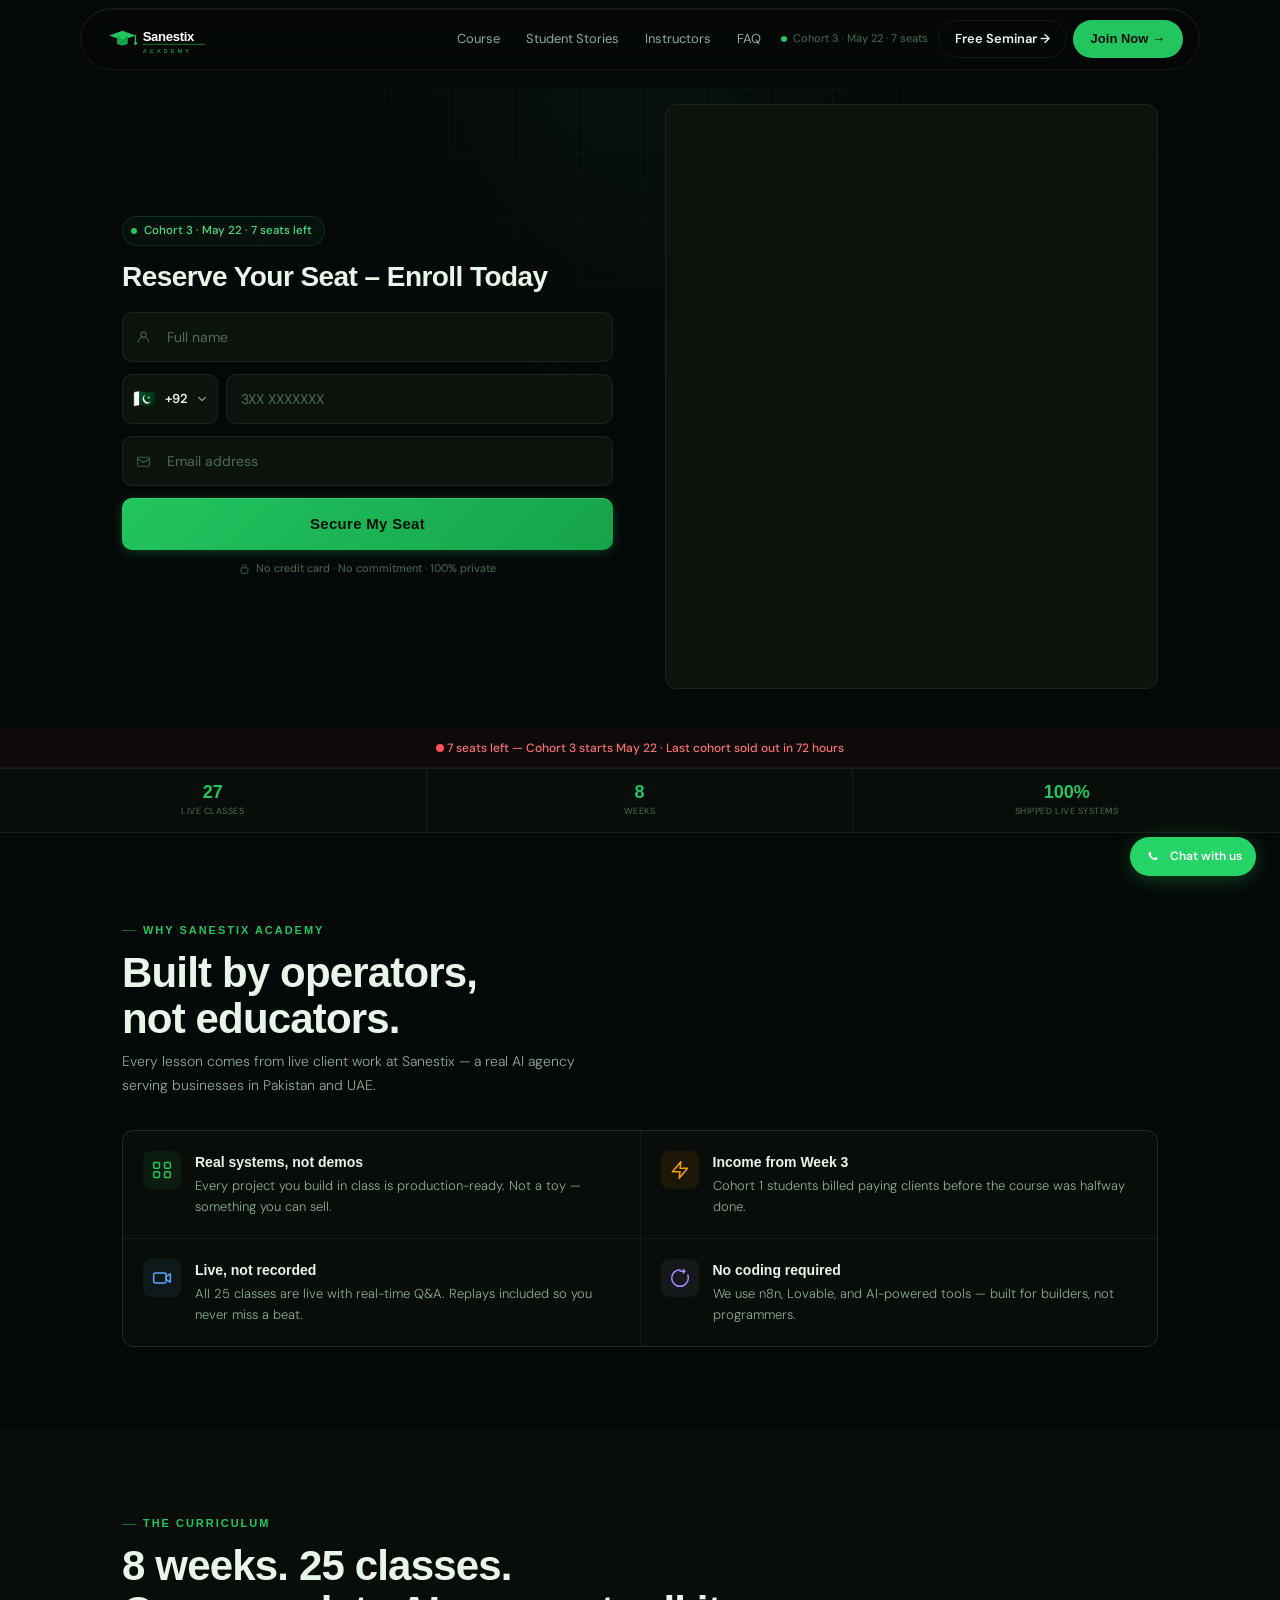
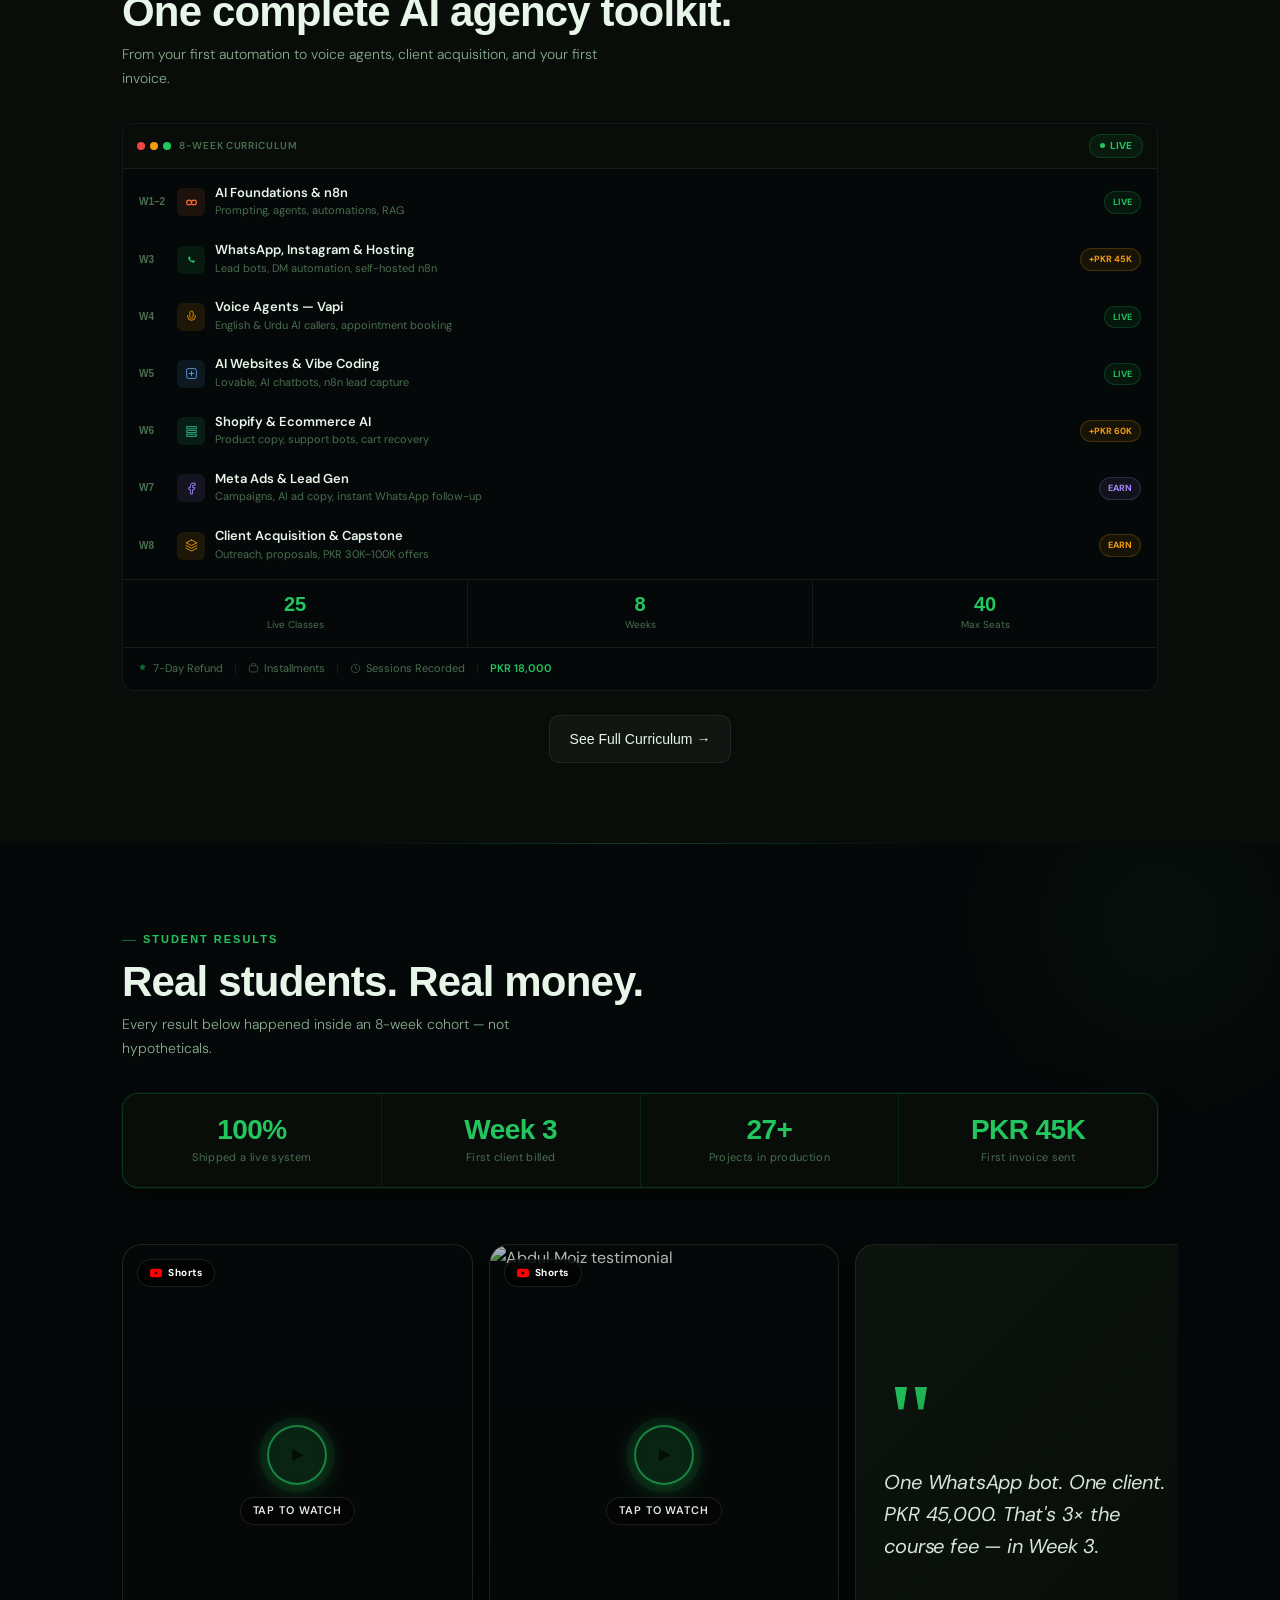
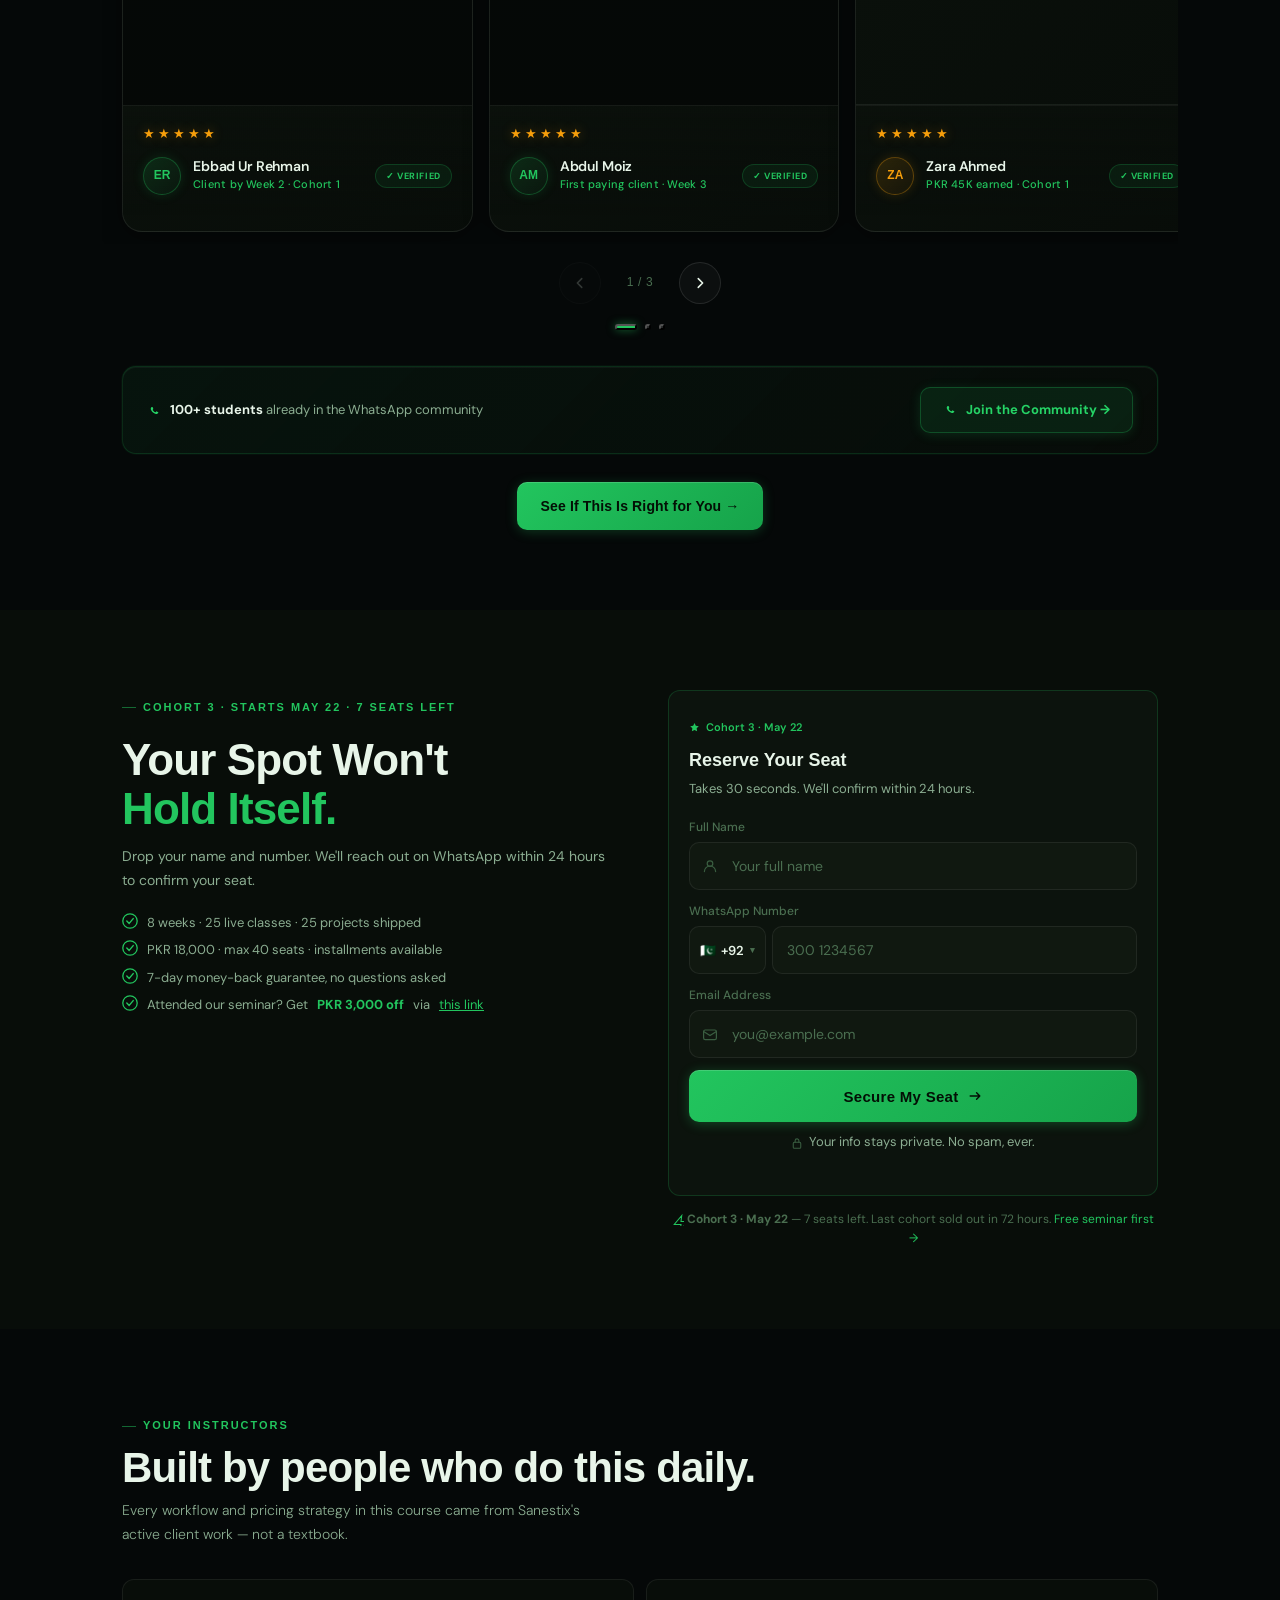
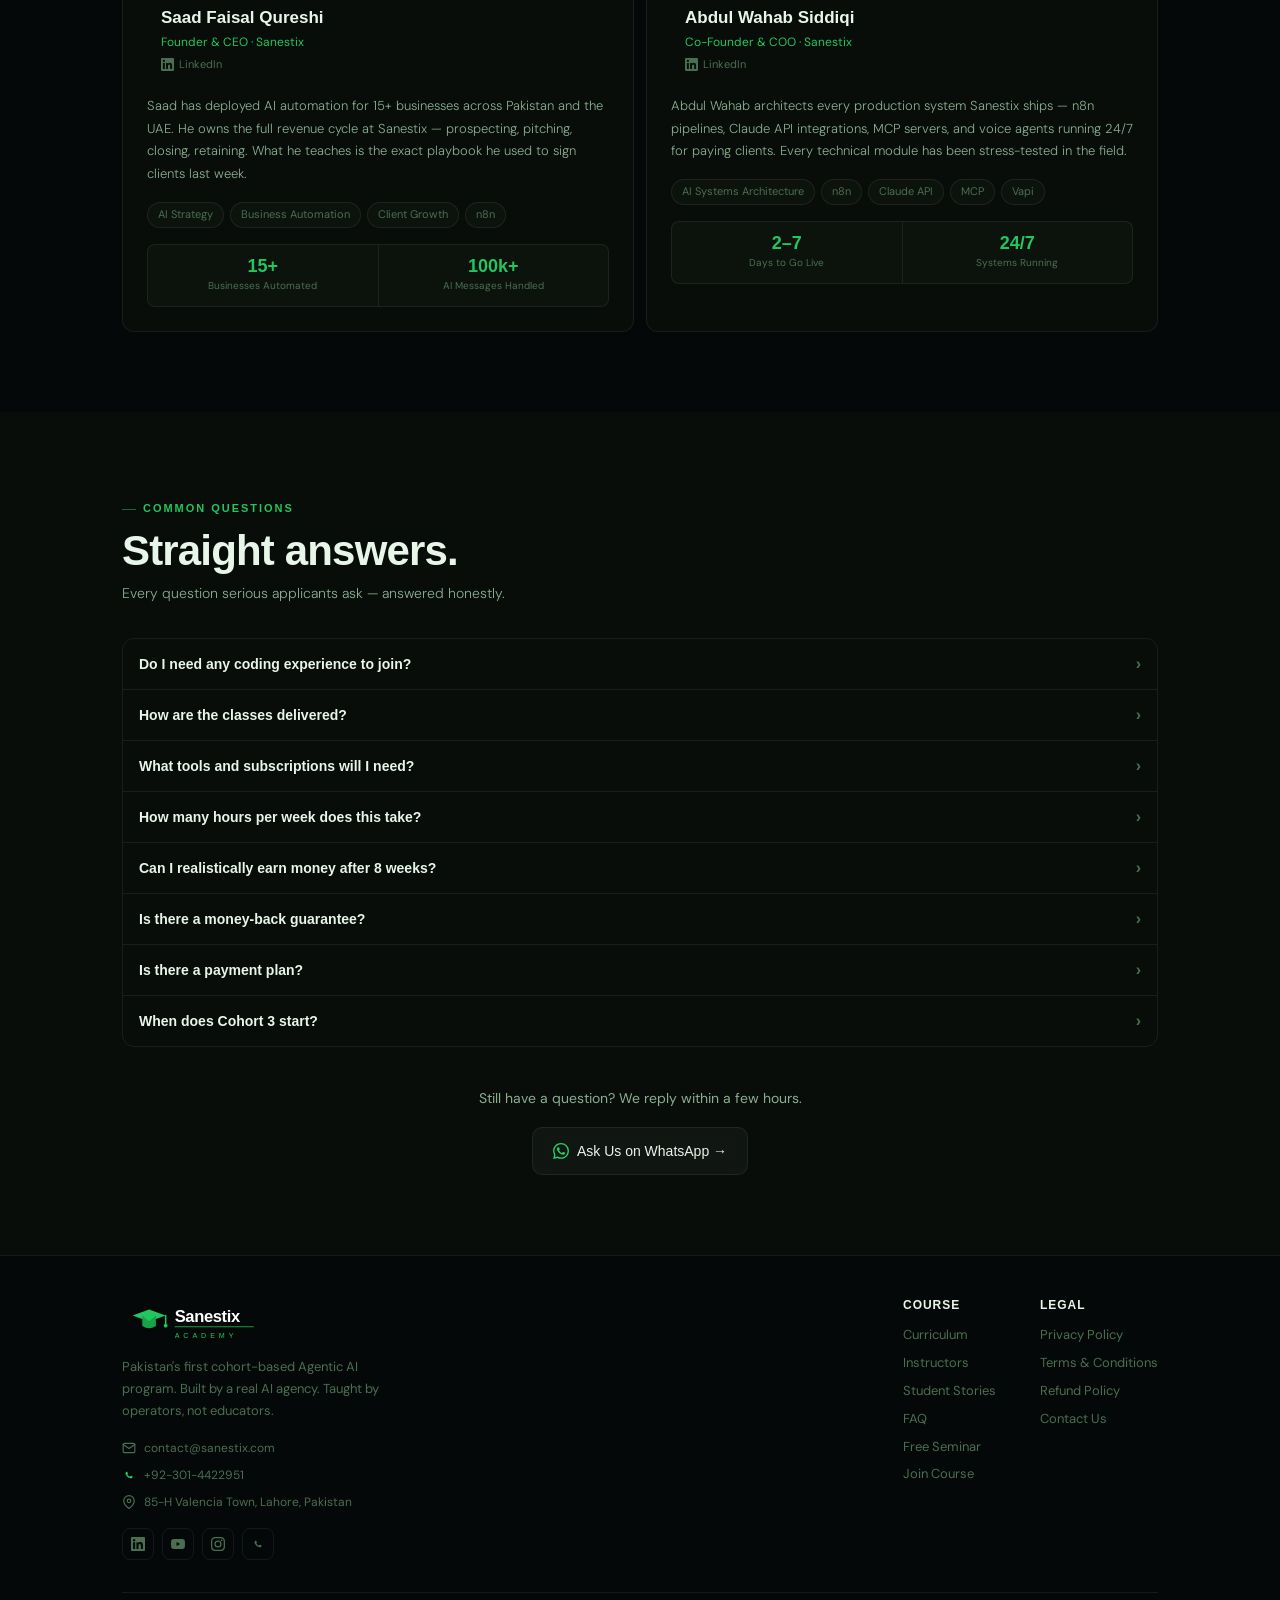
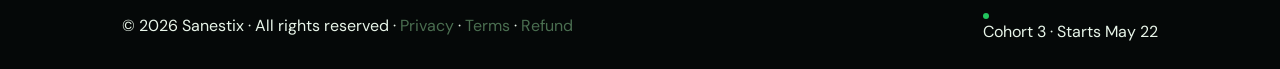
==== commit 922e12f6: "Update index.html" ====
--- a/index.html
+++ b/index.html
@@ -1,6 +1,23 @@
 <!DOCTYPE html>
 <html lang="en">
 <head>
+<!-- Meta Pixel Code -->
+<script>
+!function(f,b,e,v,n,t,s)
+{if(f.fbq)return;n=f.fbq=function(){n.callMethod?
+n.callMethod.apply(n,arguments):n.queue.push(arguments)};
+if(!f._fbq)f._fbq=n;n.push=n;n.loaded=!0;n.version='2.0';
+n.queue=[];t=b.createElement(e);t.async=!0;
+t.src=v;s=b.getElementsByTagName(e)[0];
+s.parentNode.insertBefore(t,s)}(window, document,'script',
+'https://connect.facebook.net/en_US/fbevents.js');
+fbq('init', '1153351476932242');
+fbq('track', 'PageView');
+</script>
+<noscript><img height="1" width="1" style="display:none"
+src="https://www.facebook.com/tr?id=1153351476932242&ev=PageView&noscript=1"
+/></noscript>
+<!-- End Meta Pixel Code -->
 <meta charset="UTF-8">
 <link rel="icon" type="image/svg+xml" href="favicon.svg">
 <meta name="viewport" content="width=device-width, initial-scale=1.0">
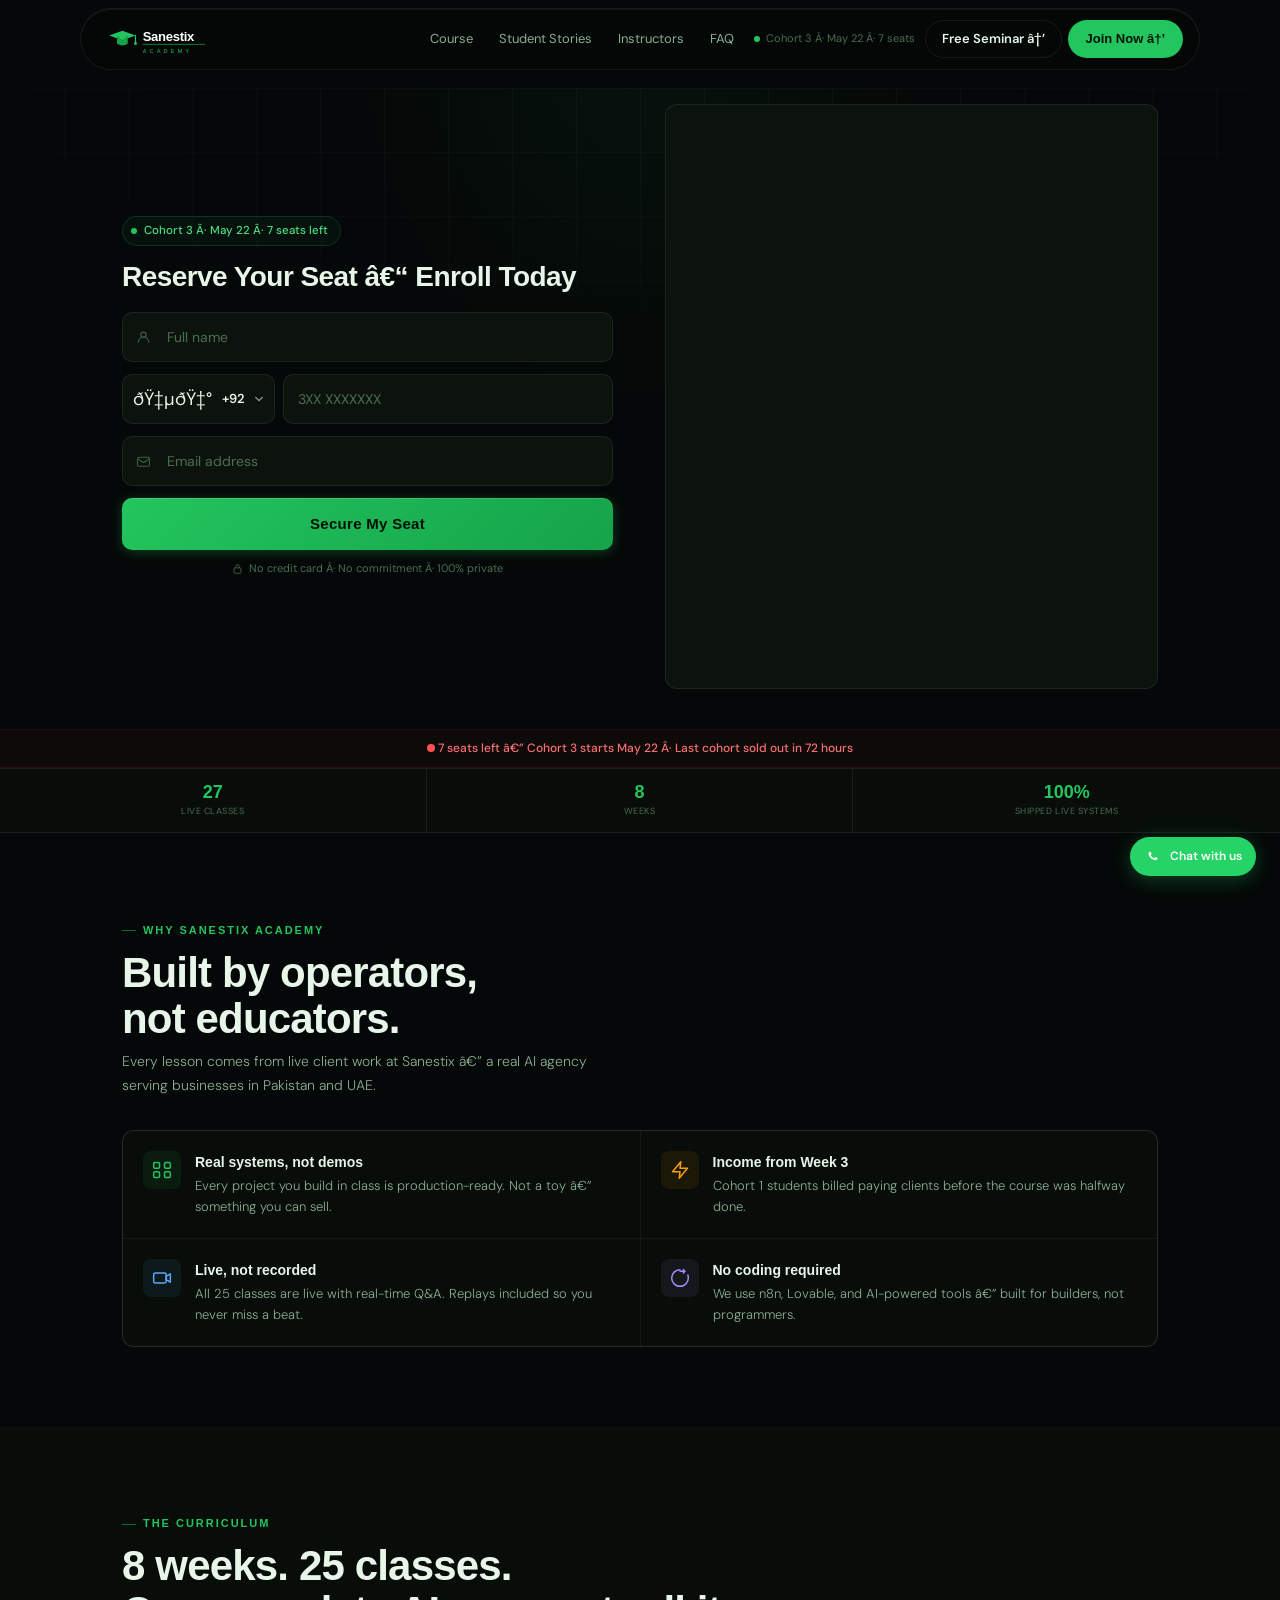
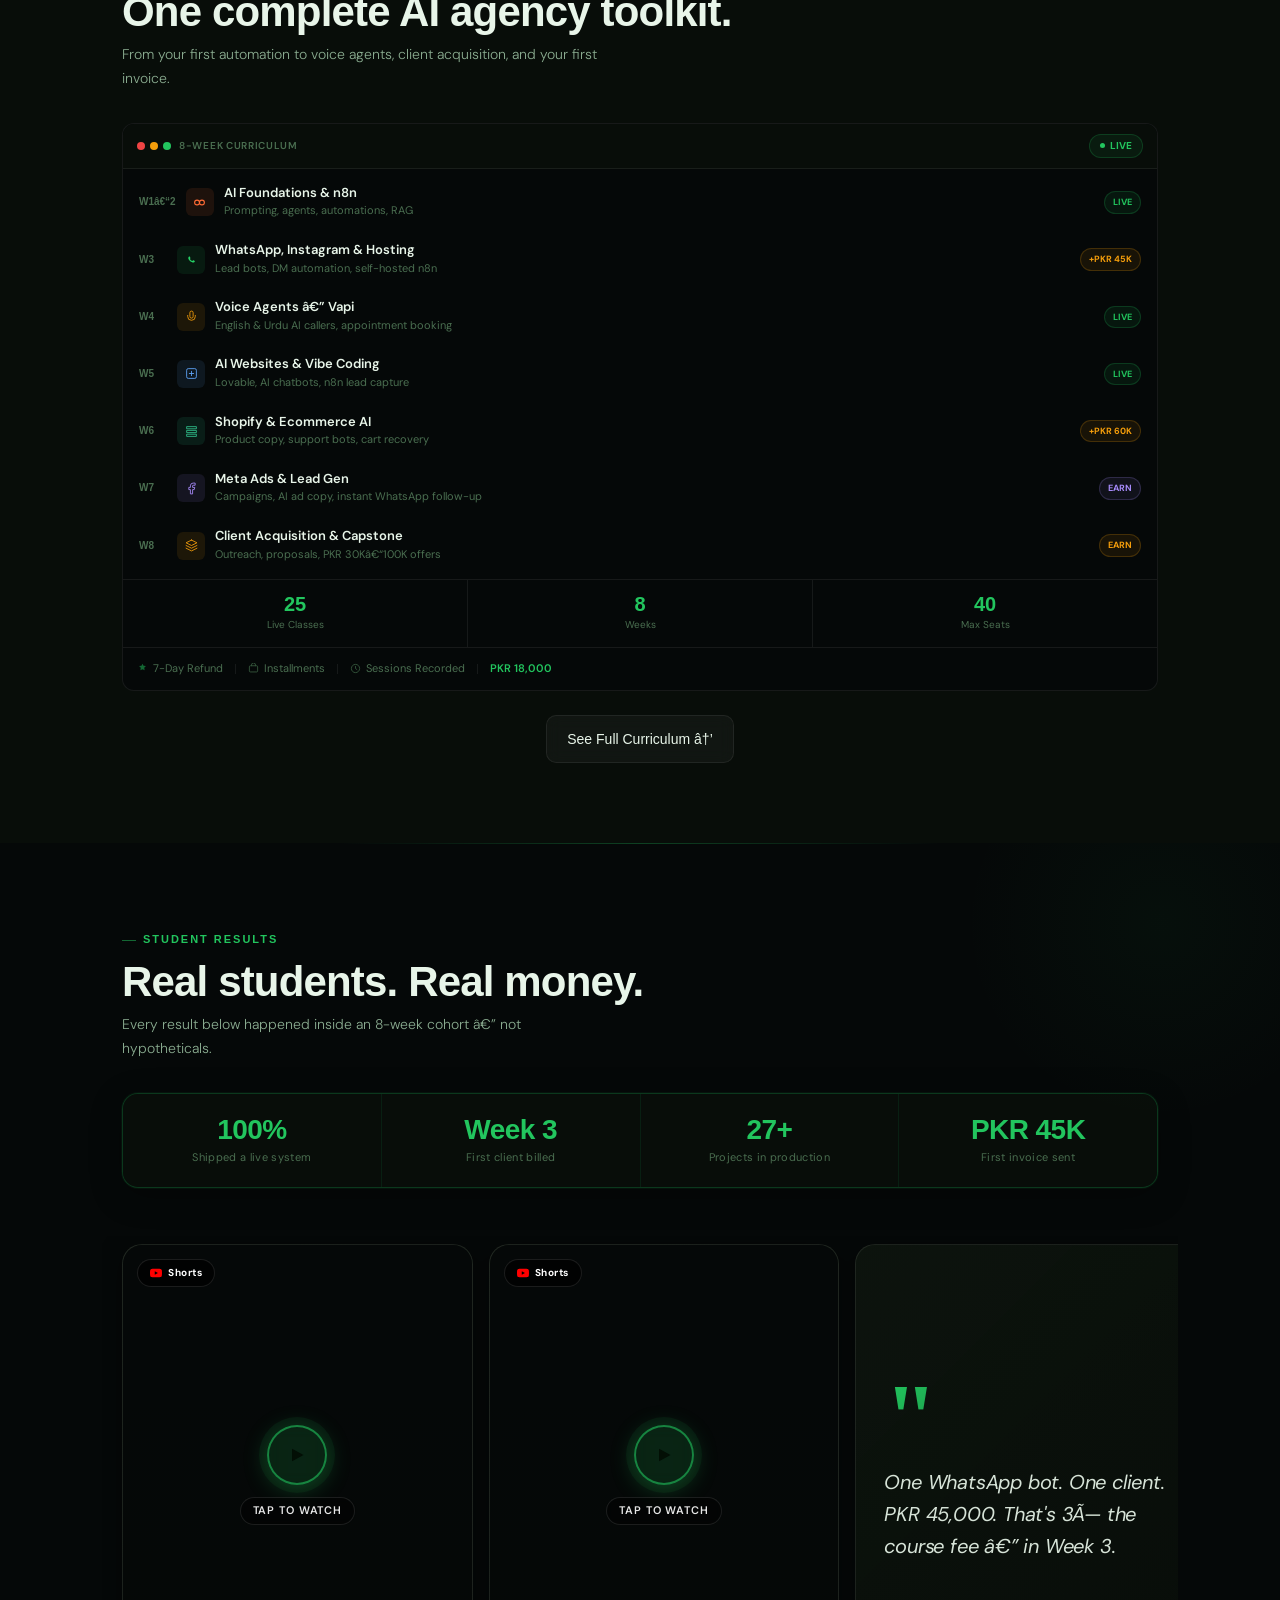
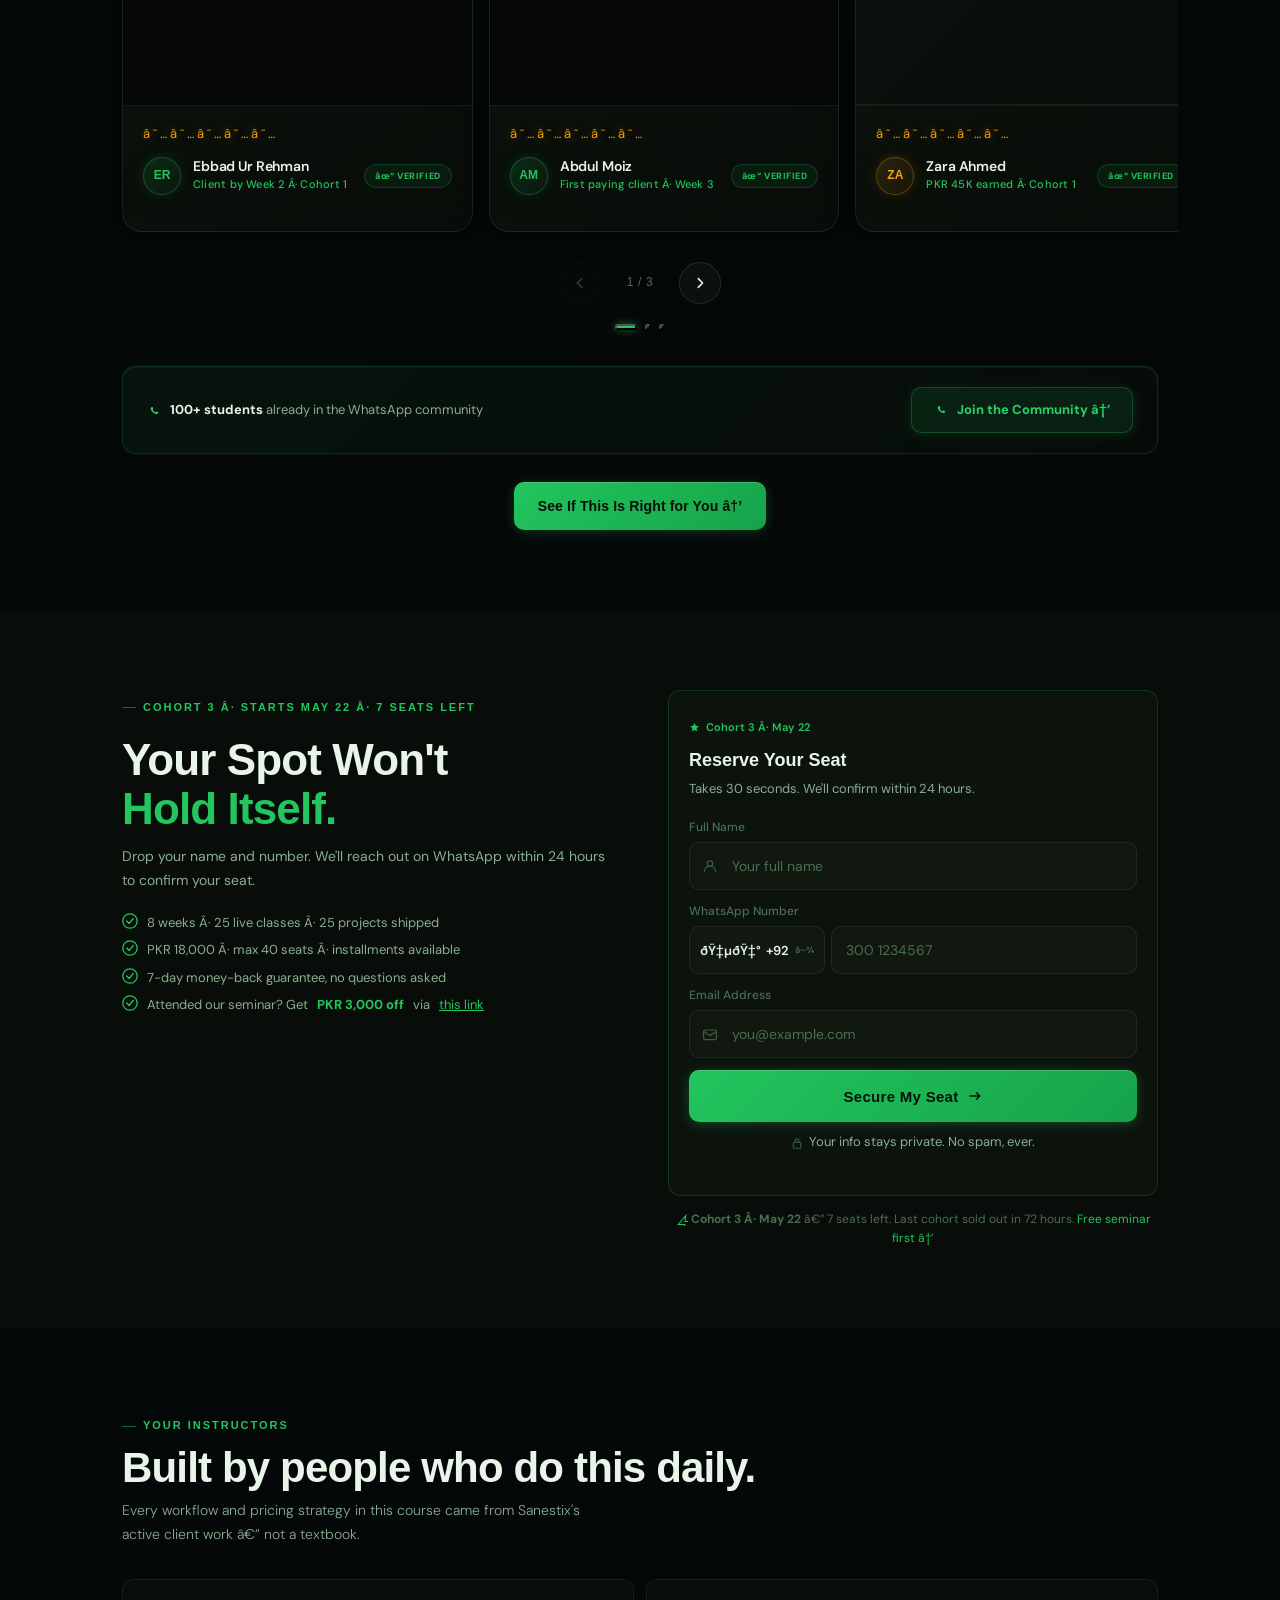
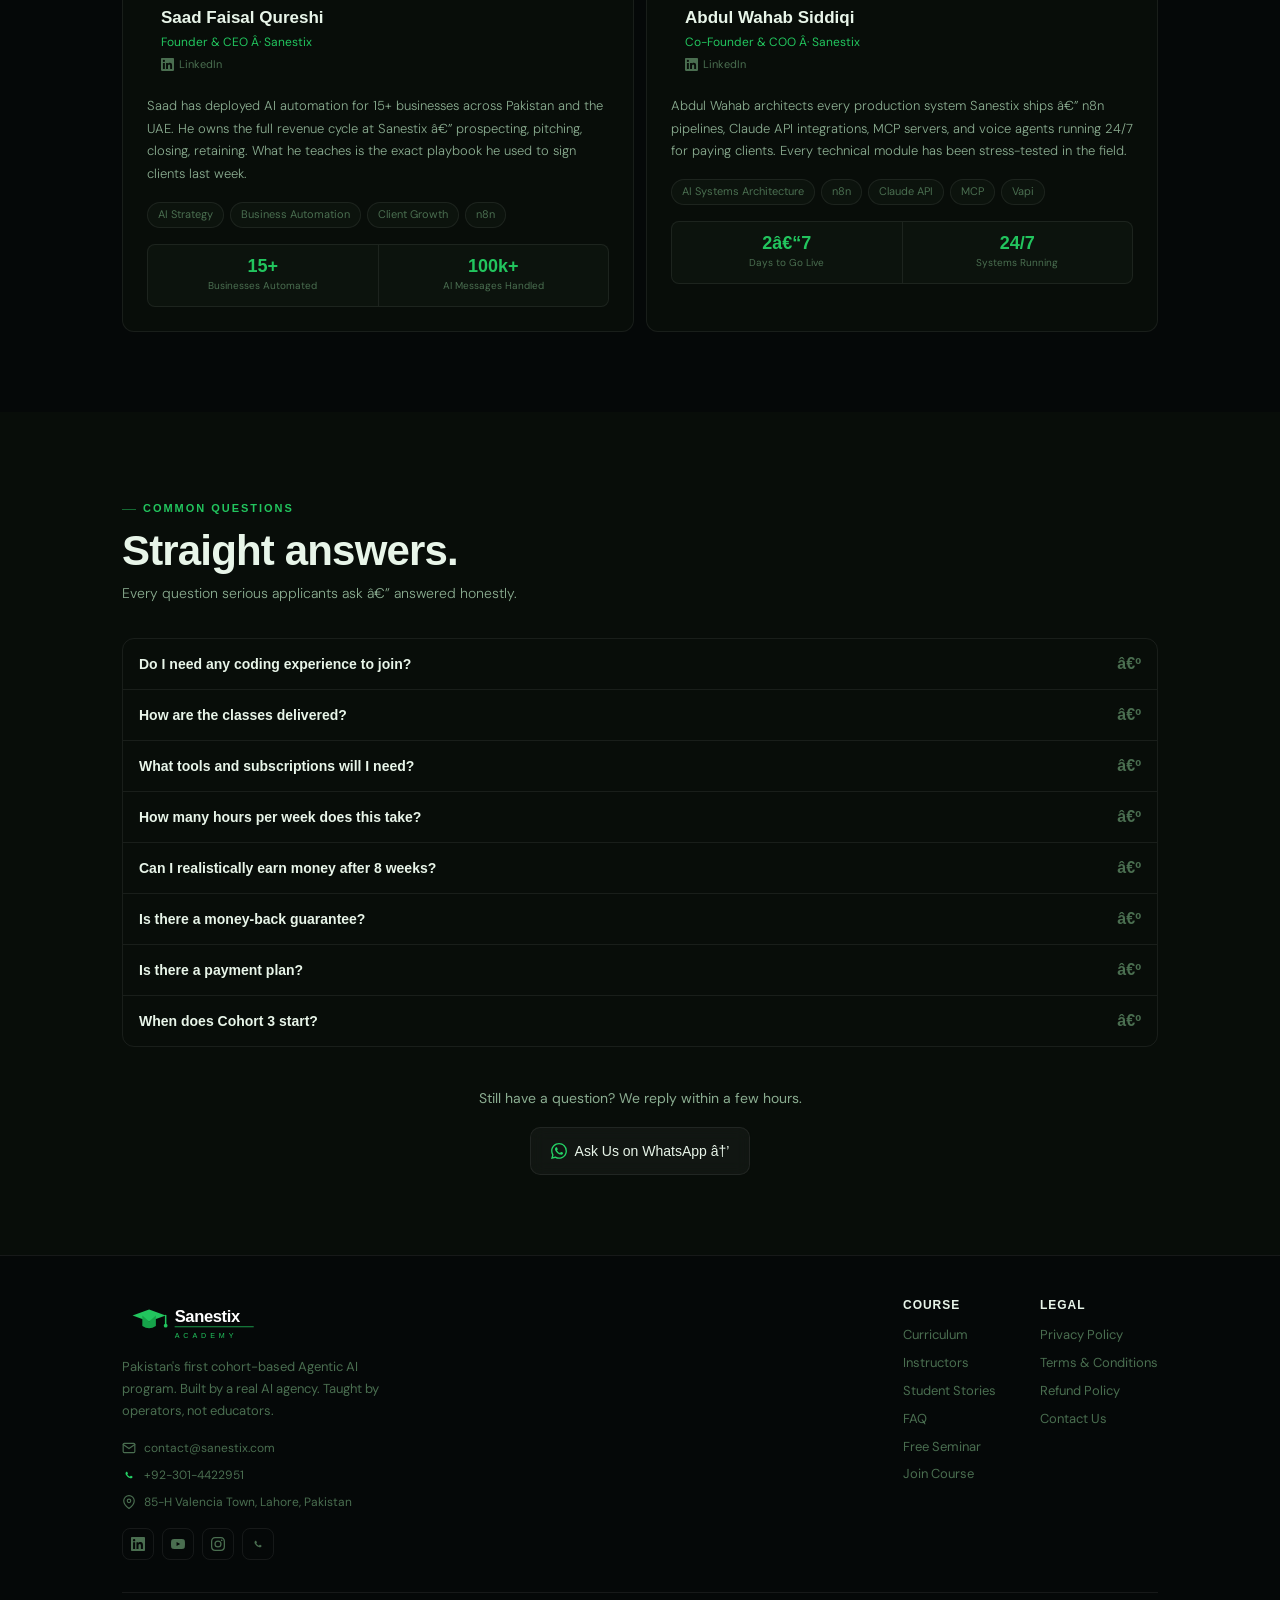
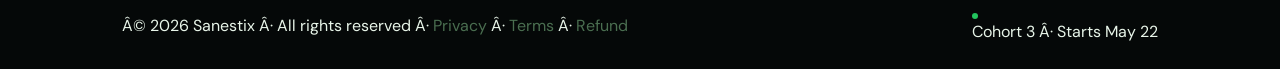
==== commit 29fe63cf: "Update index.html" ====
--- a/index.html
+++ b/index.html
@@ -1,6 +1,13 @@
 <!DOCTYPE html>
 <html lang="en">
 <head>
+  <!-- Google Tag Manager -->
+<script>(function(w,d,s,l,i){w[l]=w[l]||[];w[l].push({'gtm.start':
+new Date().getTime(),event:'gtm.js'});var f=d.getElementsByTagName(s)[0],
+j=d.createElement(s),dl=l!='dataLayer'?'&l='+l:'';j.async=true;j.src=
+'https://www.googletagmanager.com/gtm.js?id='+i+dl;f.parentNode.insertBefore(j,f);
+})(window,document,'script','dataLayer','GTM-P9VDV9BF');</script>
+<!-- End Google Tag Manager -->
 <!-- Meta Pixel Code -->
 <script>
 !function(f,b,e,v,n,t,s)
